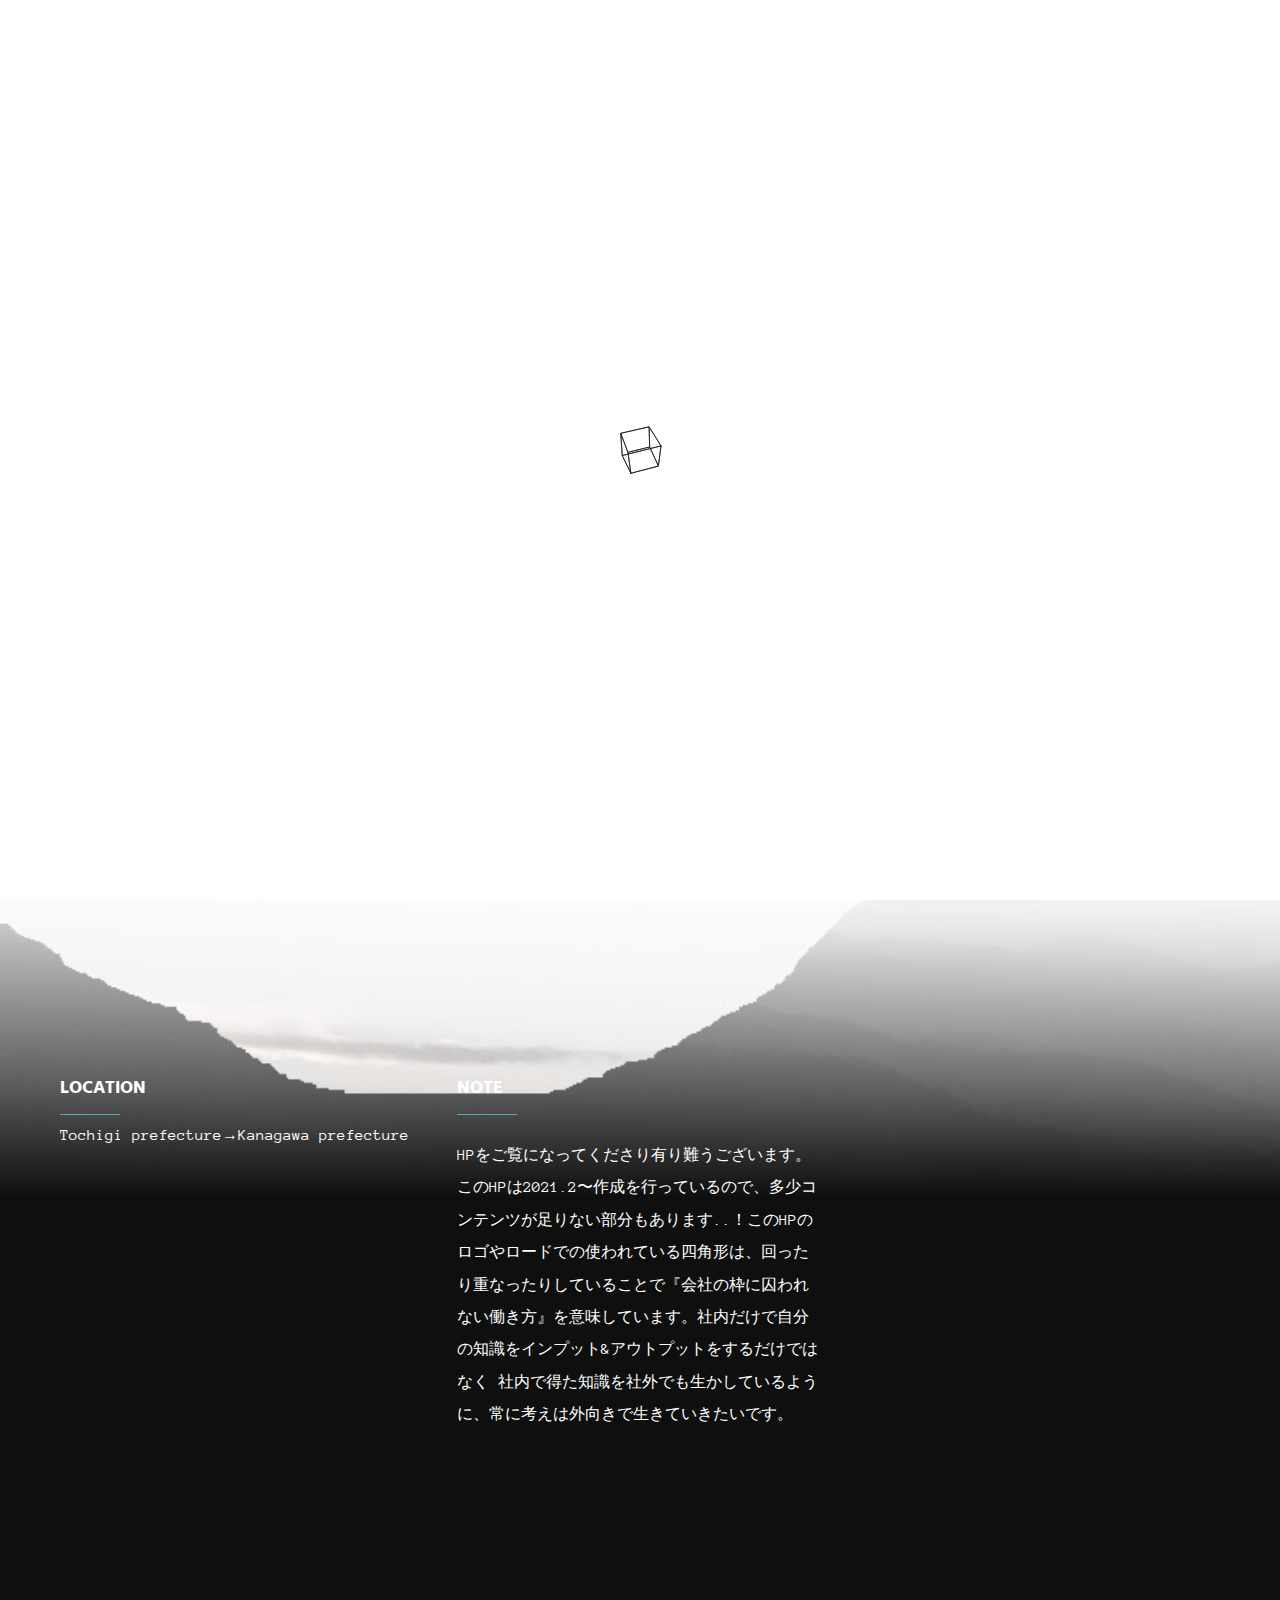
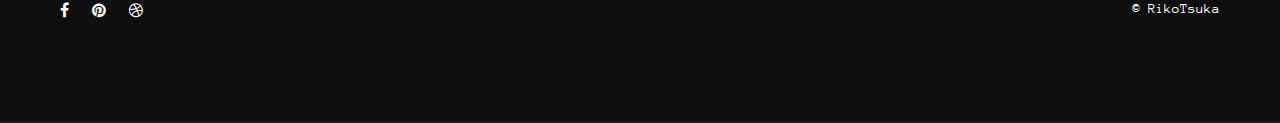
==== index.html @ ed0496a8 "修正" ====
<!DOCTYPE html>
<html>

<head>
    <meta charset="UTF-8">
    <meta content="IE=edge" http-equiv="X-UA-Compatible">
    <meta content="width=device-width, initial-scale=1" name="viewport">
    <meta content="" name="description">
    <meta content="" name="author">

    <link rel="shortcut icon" href="assets/images/favicon/favicon.ico" type="image/x-icon" />
    <link rel="apple-touch-icon" href="assets/images/favicon/apple-touch-icon.png" />
 
    <title>Mineem - by Distinctive Themes</title>
    <link href="assets/bootstrap/css/bootstrap.min.css" rel="stylesheet">
    <!--[if lt IE 9]>
      <script src="https://oss.maxcdn.com/html5shiv/3.7.2/html5shiv.min.js"></script>
      <script src="https://oss.maxcdn.com/respond/1.4.2/respond.min.js"></script>
    <![endif]-->
    <link
        href='https://fonts.googleapis.com/css?family=Hind:400,500,700|Anonymous+Pro:400,400italic,700,700italic&subset=latin,latin-ext'
        rel='stylesheet' type='text/css'>

    <link href="assets/font-awesome/css/font-awesome.min.css" rel="stylesheet">
    <link href="assets/pe-icons/css/pe-icon-7-stroke.css" rel="stylesheet">

    <link href="assets/css/animate.css" rel="stylesheet">
    <link href="assets/css/plugins.css" rel="stylesheet">
    <link href="style.css" rel="stylesheet">

</head>

<body class="top-navigation pushy-right-side borderless">

    <nav class="pushy pushy-right">
        <ul class="list-unstyled">
            <!-- <li><a class="logo" href="#"><img alt="" class="logo img-responsive" src="assets/images/logo.png"></a></li>
            <li class="pushy-submenu">
            
                <ul> -->
            <li><a href="index.html">Home Minimal</a></li>
            <li><a href="index-blog.html">Home Blog</a></li>
            <li><a href="index-resume.html">Home Resume</a></li>
            <!-- </ul>
            </li>
             <li class="pushy-submenu">
                <a class="submenu-link" href="#">Works <i class="fa fa-angle-down"></i></a>
                <ul>
                  
                  <li><a href="portfolio-grid.html">Portfolio Grid</a></li>
                  <li><a href="portfolio-masonry.html">Portfolio Masonry</a></li>
                  <li><a href="portfolio-masonry-alt.html">Portfolio Masonry Alt</a></li>
                  <li><a href="single-portfolio.html">Single Portfolio</a></li>
                  <li><a href="single-portfolio-video.html">Single Portfolio Video</a></li>
                </ul>
            </li>
            <li class="pushy-submenu">
                <a class="submenu-link" href="#">News <i class="fa fa-angle-down"></i></a>
                <ul>
                  <li><a href="news-list.html">News List</a></li>
                  <li><a href="single-post.html">Single Post</a></li>
                  <li><a href="single-post-no-sidebar.html">Single Post No Sidebar</a></li>
                </ul>
            </li>
            <li class="pushy-submenu">
                <a class="submenu-link" href="#">Pages <i class="fa fa-angle-down"></i></a>
                <ul>
                  <li><a href="about-us.html">About Us</a></li> -->
            <!-- <li><a href="404.html">404</a></li>
                  <li><a href="coming-soon.html">Coming Soon</a></li>                   -->
        </ul>
        </li>
        </ul>
    </nav>

    <!-- Site Overlay -->
    <div class="site-overlay"></div>

    <div id="master-wrapper">

        <div class="preloader">
            <div class="preloader-img">
                <span class="loading-animation animate-flicker"><img src="assets/images/loading.gif"
                        alt="loading" /></span>
            </div>
        </div>

        <div class="nav-wrapper smoothie">
            <div class="nav-inner smoothie">
                <div class="container-fluid special-max-width">
                    <div class="row">
                        <div class="col-sm-3 col-xs-6">
                            <a class="logo-light smoothie" href="index.html">
                                <div class="col-sm-3 col-xs-6">
                                    <a class="logo-dark smoothie" href="index.html"><img alt=""
                                            class="logo img-responsive" src="assets/images/logo.png"></a>
                                </div>
                            </a>
                            <!-- <a class="logo-dark smoothie" href="index.html"><img alt="" class="logo img-responsive" src="assets/images/logo.png"></a>  -->
                        </div>
                        <button type="button" class="navbar-toggle collapsed" data-toggle="collapse">
                            <span class="tcon tcon-menu--minus menu-btn" aria-label="toggle menu">
                                <span class="tcon-menu__lines" aria-hidden="true"></span>
                                <span class="tcon-visuallyhidden">toggle menu</span>
                            </span>
                        </button>
                        <div class="col-sm-9 col-xs-6">
                            <div class="collapse navbar-collapse" id="navbar-collapse-1">
                                <ul class="nav navbar-nav navbar-right">
                                    <li>
                                        <a href="#" class="dropdown-toggle" data-toggle="dropdown"><i
                                                class="glyphicon glyphicon-search"></i></a>
                                    </li>
                                    <li class="menu-trigger-wrapper">
                                        <button type="button" class="tcon tcon-menu--minus menu-btn"
                                            aria-label="toggle menu">
                                            <span class="tcon-menu__lines" aria-hidden="true"></span>
                                            <span class="tcon-visuallyhidden">toggle menu</span>
                                        </button>
                                        <a class="menu-label menu-btn" href="#open-pushy">Menu</a>
                                    </li>
                                </ul>
                            </div>
                        </div>
                    </div>
                </div>
            </div>
        </div>

        <section class="white-wrapper special-max-width allow-overflow">
            <div class="section-inner drag-me-up nopaddingbottom">
                <div class="container">
                    <div class="row mb60 text-center">
                        <div class="col-sm-6 text-left match-height">
                            <h3 class="section-title">Riko
                            </h3>
                            <p class="section-sub-title">The very best in their fields.</p>
                        </div>
                        <div class="col-sm-6 text-left match-height">
                            <ul class="masonry-portfolio-filter list-unstyled list-inline wow fadeIn text-right vertical-center-js"
                                data-wow-delay="0.2s">
                                <li><a class="btn btn-primary btn-transparent active" href="#" data-filter="*">All</a>
                                </li>
                                <li><a class="btn btn-primary btn-transparent" href="#" data-filter=".apps">Writing</a>
                                </li>
                                <li><a class="btn btn-primary btn-transparent" href="#" data-filter=".design">Design</a>
                                </li>
                                <li><a class="btn btn-primary btn-transparent" href="#"
                                        data-filter=".photography">illust</a></li>
                                <li><a class="btn btn-primary btn-transparent" href="#"
                                        data-filter=".video">Animation</a></li>
                            </ul>
                        </div>
                    </div>
                </div>
                <div class="container-fluid">
                    <div class="row">
                        <div class="col-sm-12">
                            <div class="row">
                                <div class="col-xs-12">
                                    <div class="masonry-portfolio row">
                                        <div>
                                            <div class="masonry-portfolio-items">
                                                <div class="row">
                                                    <div class="col-sm-4 masonry-portfolio-item mb30 apps">
                                                        <div class="hover-effect smoothie">
                                                            <a href="#" class="smoothie">
                                                                <img src="assets/images/portfolio/folio-10.jpg"
                                                                    alt="Image" class="img-responsive smoothie"></a>
                                                            <div class="hover-overlay smoothie text-center">
                                                                <div class="vertical-align-top">
                                                                    <h4>Project Title</h4>
                                                                    <span class="hover-overlay-cat">Photography</span>
                                                                </div>
                                                            </div>
                                                            <div
                                                                class="hover-caption dark-overlay smoothie text-center">
                                                                <div class="vertical-align-bottom">
                                                                    <a href="single-portfolio.html"
                                                                        class="btn btn-primary btn-green">Details</a>
                                                                    <a href="assets/images/portfolio/folio-1.jpeg"
                                                                        class="lb-link btn btn-primary btn-white">Zoom</a>
                                                                </div>
                                                            </div>
                                                        </div>
                                                    </div>
                                                    <div class="col-sm-4 masonry-portfolio-item mb30 design">
                                                        <div class="hover-effect smoothie">
                                                            <a href="#" class="smoothie">
                                                                <img src="assets/images/portfolio/folio-11.jpg"
                                                                    alt="Image" class="img-responsive smoothie"></a>
                                                            <div class="hover-overlay smoothie text-center">
                                                                <div class="vertical-align-top">
                                                                    <h4>Project Title</h4>
                                                                    <span class="hover-overlay-cat">Photography</span>
                                                                </div>
                                                            </div>
                                                            <div
                                                                class="hover-caption dark-overlay smoothie text-center">
                                                                <div class="vertical-align-bottom">
                                                                    <a href="single-portfolio.html"
                                                                        class="btn btn-primary btn-green">Details</a>
                                                                    <a href="assets/images/portfolio/folio-2.jpeg"
                                                                        class="lb-link btn btn-primary btn-white">Zoom</a>
                                                                </div>
                                                            </div>
                                                        </div>
                                                    </div>
                                                    <div class="col-sm-4 masonry-portfolio-item mb30 design">
                                                        <div class="hover-effect smoothie">
                                                            <a href="#" class="smoothie">
                                                                <img src="assets/images/portfolio/folio-11.jpg"
                                                                    alt="Image" class="img-responsive smoothie"></a>
                                                            <div class="hover-overlay smoothie text-center">
                                                                <div class="vertical-align-top">
                                                                    <h4>Project Title</h4>
                                                                    <span class="hover-overlay-cat">Photography</span>
                                                                </div>
                                                            </div>
                                                            <div
                                                                class="hover-caption dark-overlay smoothie text-center">
                                                                <div class="vertical-align-bottom">
                                                                    <a href="single-portfolio.html"
                                                                        class="btn btn-primary btn-green">Details</a>
                                                                    <a href="assets/images/portfolio/folio-12.jpeg"
                                                                        class="lb-link btn btn-primary btn-white">Zoom</a>
                                                                </div>
                                                            </div>
                                                        </div>
                                                    </div>
                                                </div>
                                            </div>
                                        </div>
                                    </div>
                                </div>
                            </div>
                        </div>
                    </div>
                </div>
            </div>
        </section>


        <footer id="footer-wrapper" class="dark-wrapper">
            <div class="container">
                <div class="row mb90">
                    <div class="col-md-4 col-sm-12">
                        <div class="text-widget widget">
                            <h4 class="widget-title mb40">Location</h4>
                            <div class="widget-content">
                                <p> Tochigi prefecture→Kanagawa prefecture</p>
                            </div>
                        </div>
                    </div>

                    <div class="col-md-4 col-sm-12">
                        <div class="mailing-widget widget">
                            <h4 class="widget-title mb40">Note</h4>
                            <div class="content-wiget">
                                <p class="mb40">HPをご覧になってくださり有り難うございます。このHPは2021.2〜作成を行っているので、多少コンテンツが足りない部分もあります..！このHPのロゴやロードでの使われている四角形は、回ったり重なったりしていることで『会社の枠に囚われない働き方』を意味しています。社内だけで自分の知識をインプット&アウトプットをするだけではなく
                                    社内で得た知識を社外でも生かしているように、常に考えは外向きで生きていきたいです。
                                </p>
                                <!-- <form action="index.html">
                                    <div class="input-group">
                                        <input class="form-control form-email-widget" placeholder="Email address" type="text"><span class="input-group-btn"><input class="btn btn-email" type="submit" value="✓"></span>
                                    </div>
                                </form> -->
                                <p></p>
                            </div>
                        </div>
                    </div>
                </div>
                <div class="row sub-footer">
                    <div class="col-md-6 footer-social">
                        <a class="facebook" href="https://m.facebook.com/rikotsuka"><i class="fa fa-facebook"></i></a>
                        <a class="pinterest" href="interest.jp/meronpanhanzoumon/"><i class="fa fa-pinterest"></i></a>
                        <a class="dribbble" href="https://dribbble.com/Riko"><i class="fa fa-dribbble"></i></a>
                    </div>
                    <div class="col-md-6 text-right">
                        <p class="copyright"><small>© RikoTsuka </small></p>
                    </div>
                </div>
            </div>
        </footer>

        <a href="#" id="back-to-top"><i class="fa fa-angle-up"></i></a>

        <div class="top-frame"></div>
        <div class="bottom-frame"></div>

    </div>

    <script src="assets/js/jquery.min.js"></script>
    <script src="assets/bootstrap/js/bootstrap.min.js"></script>
    <script src="assets/js/owl-carousel.js"></script>
    <script src="assets/js/plugins.js"></script>
    <script type="text/javascript" src="http://maps.google.com/maps/api/js?sensor=false"></script>
    <script src="assets/js/init.js"></script>

</body>

</html>
---- assets/pe-icons/css/pe-icon-7-stroke.css ----
@font-face {
	font-family: 'Pe-icon-7-stroke';
	src:url('../fonts/Pe-icon-7-stroke.eot?d7yf1v');
	src:url('../fonts/Pe-icon-7-stroke.eot?#iefixd7yf1v') format('embedded-opentype'),
		url('../fonts/Pe-icon-7-stroke.woff?d7yf1v') format('woff'),
		url('../fonts/Pe-icon-7-stroke.ttf?d7yf1v') format('truetype'),
		url('../fonts/Pe-icon-7-stroke.svg?d7yf1v#Pe-icon-7-stroke') format('svg');
	font-weight: normal;
	font-style: normal;
}

[class^="pe-7s-"], [class*=" pe-7s-"] {
	display: inline-block;
	font-family: 'Pe-icon-7-stroke';
	speak: none;
	font-style: normal;
	font-weight: normal;
	font-variant: normal;
	text-transform: none;
	line-height: 1;

	/* Better Font Rendering =========== */
	-webkit-font-smoothing: antialiased;
	-moz-osx-font-smoothing: grayscale;
}

.pe-7s-album:before {
	content: "\e6aa";
}
.pe-7s-arc:before {
	content: "\e6ab";
}
.pe-7s-back-2:before {
	content: "\e6ac";
}
.pe-7s-bandaid:before {
	content: "\e6ad";
}
.pe-7s-car:before {
	content: "\e6ae";
}
.pe-7s-diamond:before {
	content: "\e6af";
}
.pe-7s-door-lock:before {
	content: "\e6b0";
}
.pe-7s-eyedropper:before {
	content: "\e6b1";
}
.pe-7s-female:before {
	content: "\e6b2";
}
.pe-7s-gym:before {
	content: "\e6b3";
}
.pe-7s-hammer:before {
	content: "\e6b4";
}
.pe-7s-headphones:before {
	content: "\e6b5";
}
.pe-7s-helm:before {
	content: "\e6b6";
}
.pe-7s-hourglass:before {
	content: "\e6b7";
}
.pe-7s-leaf:before {
	content: "\e6b8";
}
.pe-7s-magic-wand:before {
	content: "\e6b9";
}
.pe-7s-male:before {
	content: "\e6ba";
}
.pe-7s-map-2:before {
	content: "\e6bb";
}
.pe-7s-next-2:before {
	content: "\e6bc";
}
.pe-7s-paint-bucket:before {
	content: "\e6bd";
}
.pe-7s-pendrive:before {
	content: "\e6be";
}
.pe-7s-photo:before {
	content: "\e6bf";
}
.pe-7s-piggy:before {
	content: "\e6c0";
}
.pe-7s-plugin:before {
	content: "\e6c1";
}
.pe-7s-refresh-2:before {
	content: "\e6c2";
}
.pe-7s-rocket:before {
	content: "\e6c3";
}
.pe-7s-settings:before {
	content: "\e6c4";
}
.pe-7s-shield:before {
	content: "\e6c5";
}
.pe-7s-smile:before {
	content: "\e6c6";
}
.pe-7s-usb:before {
	content: "\e6c7";
}
.pe-7s-vector:before {
	content: "\e6c8";
}
.pe-7s-wine:before {
	content: "\e6c9";
}
.pe-7s-cloud-upload:before {
	content: "\e68a";
}
.pe-7s-cash:before {
	content: "\e68c";
}
.pe-7s-close:before {
	content: "\e680";
}
.pe-7s-bluetooth:before {
	content: "\e68d";
}
.pe-7s-cloud-download:before {
	content: "\e68b";
}
.pe-7s-way:before {
	content: "\e68e";
}
.pe-7s-close-circle:before {
	content: "\e681";
}
.pe-7s-id:before {
	content: "\e68f";
}
.pe-7s-angle-up:before {
	content: "\e682";
}
.pe-7s-wristwatch:before {
	content: "\e690";
}
.pe-7s-angle-up-circle:before {
	content: "\e683";
}
.pe-7s-world:before {
	content: "\e691";
}
.pe-7s-angle-right:before {
	content: "\e684";
}
.pe-7s-volume:before {
	content: "\e692";
}
.pe-7s-angle-right-circle:before {
	content: "\e685";
}
.pe-7s-users:before {
	content: "\e693";
}
.pe-7s-angle-left:before {
	content: "\e686";
}
.pe-7s-user-female:before {
	content: "\e694";
}
.pe-7s-angle-left-circle:before {
	content: "\e687";
}
.pe-7s-up-arrow:before {
	content: "\e695";
}
.pe-7s-angle-down:before {
	content: "\e688";
}
.pe-7s-switch:before {
	content: "\e696";
}
.pe-7s-angle-down-circle:before {
	content: "\e689";
}
.pe-7s-scissors:before {
	content: "\e697";
}
.pe-7s-wallet:before {
	content: "\e600";
}
.pe-7s-safe:before {
	content: "\e698";
}
.pe-7s-volume2:before {
	content: "\e601";
}
.pe-7s-volume1:before {
	content: "\e602";
}
.pe-7s-voicemail:before {
	content: "\e603";
}
.pe-7s-video:before {
	content: "\e604";
}
.pe-7s-user:before {
	content: "\e605";
}
.pe-7s-upload:before {
	content: "\e606";
}
.pe-7s-unlock:before {
	content: "\e607";
}
.pe-7s-umbrella:before {
	content: "\e608";
}
.pe-7s-trash:before {
	content: "\e609";
}
.pe-7s-tools:before {
	content: "\e60a";
}
.pe-7s-timer:before {
	content: "\e60b";
}
.pe-7s-ticket:before {
	content: "\e60c";
}
.pe-7s-target:before {
	content: "\e60d";
}
.pe-7s-sun:before {
	content: "\e60e";
}
.pe-7s-study:before {
	content: "\e60f";
}
.pe-7s-stopwatch:before {
	content: "\e610";
}
.pe-7s-star:before {
	content: "\e611";
}
.pe-7s-speaker:before {
	content: "\e612";
}
.pe-7s-signal:before {
	content: "\e613";
}
.pe-7s-shuffle:before {
	content: "\e614";
}
.pe-7s-shopbag:before {
	content: "\e615";
}
.pe-7s-share:before {
	content: "\e616";
}
.pe-7s-server:before {
	content: "\e617";
}
.pe-7s-search:before {
	content: "\e618";
}
.pe-7s-film:before {
	content: "\e6a5";
}
.pe-7s-science:before {
	content: "\e619";
}
.pe-7s-disk:before {
	content: "\e6a6";
}
.pe-7s-ribbon:before {
	content: "\e61a";
}
.pe-7s-repeat:before {
	content: "\e61b";
}
.pe-7s-refresh:before {
	content: "\e61c";
}
.pe-7s-add-user:before {
	content: "\e6a9";
}
.pe-7s-refresh-cloud:before {
	content: "\e61d";
}
.pe-7s-paperclip:before {
	content: "\e69c";
}
.pe-7s-radio:before {
	content: "\e61e";
}
.pe-7s-note2:before {
	content: "\e69d";
}
.pe-7s-print:before {
	content: "\e61f";
}
.pe-7s-network:before {
	content: "\e69e";
}
.pe-7s-prev:before {
	content: "\e620";
}
.pe-7s-mute:before {
	content: "\e69f";
}
.pe-7s-power:before {
	content: "\e621";
}
.pe-7s-medal:before {
	content: "\e6a0";
}
.pe-7s-portfolio:before {
	content: "\e622";
}
.pe-7s-like2:before {
	content: "\e6a1";
}
.pe-7s-plus:before {
	content: "\e623";
}
.pe-7s-left-arrow:before {
	content: "\e6a2";
}
.pe-7s-play:before {
	content: "\e624";
}
.pe-7s-key:before {
	content: "\e6a3";
}
.pe-7s-plane:before {
	content: "\e625";
}
.pe-7s-joy:before {
	content: "\e6a4";
}
.pe-7s-photo-gallery:before {
	content: "\e626";
}
.pe-7s-pin:before {
	content: "\e69b";
}
.pe-7s-phone:before {
	content: "\e627";
}
.pe-7s-plug:before {
	content: "\e69a";
}
.pe-7s-pen:before {
	content: "\e628";
}
.pe-7s-right-arrow:before {
	content: "\e699";
}
.pe-7s-paper-plane:before {
	content: "\e629";
}
.pe-7s-delete-user:before {
	content: "\e6a7";
}
.pe-7s-paint:before {
	content: "\e62a";
}
.pe-7s-bottom-arrow:before {
	content: "\e6a8";
}
.pe-7s-notebook:before {
	content: "\e62b";
}
.pe-7s-note:before {
	content: "\e62c";
}
.pe-7s-next:before {
	content: "\e62d";
}
.pe-7s-news-paper:before {
	content: "\e62e";
}
.pe-7s-musiclist:before {
	content: "\e62f";
}
.pe-7s-music:before {
	content: "\e630";
}
.pe-7s-mouse:before {
	content: "\e631";
}
.pe-7s-more:before {
	content: "\e632";
}
.pe-7s-moon:before {
	content: "\e633";
}
.pe-7s-monitor:before {
	content: "\e634";
}
.pe-7s-micro:before {
	content: "\e635";
}
.pe-7s-menu:before {
	content: "\e636";
}
.pe-7s-map:before {
	content: "\e637";
}
.pe-7s-map-marker:before {
	content: "\e638";
}
.pe-7s-mail:before {
	content: "\e639";
}
.pe-7s-mail-open:before {
	content: "\e63a";
}
.pe-7s-mail-open-file:before {
	content: "\e63b";
}
.pe-7s-magnet:before {
	content: "\e63c";
}
.pe-7s-loop:before {
	content: "\e63d";
}
.pe-7s-look:before {
	content: "\e63e";
}
.pe-7s-lock:before {
	content: "\e63f";
}
.pe-7s-lintern:before {
	content: "\e640";
}
.pe-7s-link:before {
	content: "\e641";
}
.pe-7s-like:before {
	content: "\e642";
}
.pe-7s-light:before {
	content: "\e643";
}
.pe-7s-less:before {
	content: "\e644";
}
.pe-7s-keypad:before {
	content: "\e645";
}
.pe-7s-junk:before {
	content: "\e646";
}
.pe-7s-info:before {
	content: "\e647";
}
.pe-7s-home:before {
	content: "\e648";
}
.pe-7s-help2:before {
	content: "\e649";
}
.pe-7s-help1:before {
	content: "\e64a";
}
.pe-7s-graph3:before {
	content: "\e64b";
}
.pe-7s-graph2:before {
	content: "\e64c";
}
.pe-7s-graph1:before {
	content: "\e64d";
}
.pe-7s-graph:before {
	content: "\e64e";
}
.pe-7s-global:before {
	content: "\e64f";
}
.pe-7s-gleam:before {
	content: "\e650";
}
.pe-7s-glasses:before {
	content: "\e651";
}
.pe-7s-gift:before {
	content: "\e652";
}
.pe-7s-folder:before {
	content: "\e653";
}
.pe-7s-flag:before {
	content: "\e654";
}
.pe-7s-filter:before {
	content: "\e655";
}
.pe-7s-file:before {
	content: "\e656";
}
.pe-7s-expand1:before {
	content: "\e657";
}
.pe-7s-exapnd2:before {
	content: "\e658";
}
.pe-7s-edit:before {
	content: "\e659";
}
.pe-7s-drop:before {
	content: "\e65a";
}
.pe-7s-drawer:before {
	content: "\e65b";
}
.pe-7s-download:before {
	content: "\e65c";
}
.pe-7s-display2:before {
	content: "\e65d";
}
.pe-7s-display1:before {
	content: "\e65e";
}
.pe-7s-diskette:before {
	content: "\e65f";
}
.pe-7s-date:before {
	content: "\e660";
}
.pe-7s-cup:before {
	content: "\e661";
}
.pe-7s-culture:before {
	content: "\e662";
}
.pe-7s-crop:before {
	content: "\e663";
}
.pe-7s-credit:before {
	content: "\e664";
}
.pe-7s-copy-file:before {
	content: "\e665";
}
.pe-7s-config:before {
	content: "\e666";
}
.pe-7s-compass:before {
	content: "\e667";
}
.pe-7s-comment:before {
	content: "\e668";
}
.pe-7s-coffee:before {
	content: "\e669";
}
.pe-7s-cloud:before {
	content: "\e66a";
}
.pe-7s-clock:before {
	content: "\e66b";
}
.pe-7s-check:before {
	content: "\e66c";
}
.pe-7s-chat:before {
	content: "\e66d";
}
.pe-7s-cart:before {
	content: "\e66e";
}
.pe-7s-camera:before {
	content: "\e66f";
}
.pe-7s-call:before {
	content: "\e670";
}
.pe-7s-calculator:before {
	content: "\e671";
}
.pe-7s-browser:before {
	content: "\e672";
}
.pe-7s-box2:before {
	content: "\e673";
}
.pe-7s-box1:before {
	content: "\e674";
}
.pe-7s-bookmarks:before {
	content: "\e675";
}
.pe-7s-bicycle:before {
	content: "\e676";
}
.pe-7s-bell:before {
	content: "\e677";
}
.pe-7s-battery:before {
	content: "\e678";
}
.pe-7s-ball:before {
	content: "\e679";
}
.pe-7s-back:before {
	content: "\e67a";
}
.pe-7s-attention:before {
	content: "\e67b";
}
.pe-7s-anchor:before {
	content: "\e67c";
}
.pe-7s-albums:before {
	content: "\e67d";
}
.pe-7s-alarm:before {
	content: "\e67e";
}
.pe-7s-airplay:before {
	content: "\e67f";
}
---- assets/css/plugins.css ----
/*-----------------------------------------------------------------------------------*/


/*  OWL CAROUSEL
/*-----------------------------------------------------------------------------------*/


/* 
 *  Core Owl Carousel CSS File
 *  v1.3.3
 */


/* clearfix */

.owl-carousel .owl-wrapper:after {
    content: ".";
    display: block;
    clear: both;
    visibility: hidden;
    line-height: 0;
    height: 0
}


/* display none until init */

.owl-carousel {
    display: none;
    position: relative;
    width: 100%;
    -ms-touch-action: pan-y;
    padding: 0
}

.owl-carousel .owl-wrapper {
    display: none;
    position: relative;
    -webkit-transform: translate3d(0px, 0px, 0px)
}

.owl-carousel .owl-wrapper-outer {
    overflow: hidden;
    position: relative;
    width: 100%
}

.owl-carousel .owl-wrapper-outer.autoHeight {
    -webkit-transition: height 500ms ease-in-out;
    -moz-transition: height 500ms ease-in-out;
    -ms-transition: height 500ms ease-in-out;
    -o-transition: height 500ms ease-in-out;
    transition: height 500ms ease-in-out
}

.owl-carousel .owl-item {
    float: left;
    padding: 0 15px
}

.owl-controls .owl-page,
.owl-controls .owl-buttons div {
    cursor: pointer
}

.owl-controls {
    -webkit-user-select: none;
    -khtml-user-select: none;
    -moz-user-select: none;
    -ms-user-select: none;
    user-select: none;
    -webkit-tap-highlight-color: rgba(0, 0, 0, 0)
}


/* fix */

.owl-carousel .owl-wrapper,
.owl-carousel .owl-item {
    -webkit-backface-visibility: hidden;
    -moz-backface-visibility: hidden;
    -ms-backface-visibility: hidden;
    -webkit-transform: translate3d(0, 0, 0);
    -moz-transform: translate3d(0, 0, 0);
    -ms-transform: translate3d(0, 0, 0)
}


/*
*   Owl Carousel Owl Demo Theme 
*   v1.3.3
*/

.owl-theme .owl-controls {
    margin-top: 30px;
    text-align: center
}


/* Styling Next and Prev buttons */

.owl-theme .owl-controls .owl-buttons div {
    color: #333;
    display: inline-block;
    zoom: 1;
    margin: 5px;
    padding: 0 10px;
    font-size: 80px;
    -webkit-border-radius: 30px;
    -moz-border-radius: 30px;
    border-radius: 0;
    background: transparent;
    width: 30px;
    -webkit-transition: all .5s ease-in-out;
    -moz-transition: all .5s ease-in-out;
    -o-transition: all .5s ease-in-out;
    -ms-transition: all .5s ease-in-out;
    transition: all .5s ease-in-out
}

.owl-theme .owl-controls.clickable .owl-buttons div:hover {
    text-decoration: none;
    color: #333;
    background: transparent;
    -webkit-transition: all .5s ease-in-out;
    -moz-transition: all .5s ease-in-out;
    -o-transition: all .5s ease-in-out;
    -ms-transition: all .5s ease-in-out;
    transition: all .5s ease-in-out
}


/* Styling Pagination*/

.owl-theme .owl-controls .owl-page {
    display: inline-block;
    zoom: 1;
    *display: inline
    /*IE7 life-saver */
}

.owl-theme .owl-controls .owl-page span {
    display: block;
    width: 12px;
    height: 12px;
    margin: 5px 7px;
    filter: Alpha(Opacity=50);
    /*IE7 fix*/
    opacity: .5;
    -webkit-border-radius: 0;
    -moz-border-radius: 0;
    border-radius: 0;
    background: transparent;
    border: 1px solid #fff
}

.owl-theme .owl-controls .owl-page.active span,
.owl-theme .owl-controls.clickable .owl-page:hover span {
    filter: Alpha(Opacity=100);
    /*IE7 fix*/
    opacity: 1
}


/* If PaginationNumbers is true */

.owl-theme .owl-controls .owl-page span.owl-numbers {
    height: auto;
    width: auto;
    color: #FFF;
    padding: 2px 10px;
    font-size: 12px;
    -webkit-border-radius: 30px;
    -moz-border-radius: 30px;
    border-radius: 30px
}


/* preloading images */

.owl-item.loading {
    min-height: 150px;
    background: url(AjaxLoader.gif) no-repeat center center
}

.owl-theme .owl-controls .owl-buttons div {
    position: absolute
}

.owl-theme .owl-controls .owl-buttons .owl-prev {
    left: -45px;
    top: 50%;
    margin-top: -70px
}

.owl-theme .owl-controls .owl-buttons .owl-next {
    right: -40px;
    top: 50%;
    margin-top: -70px
}

.owl-carousel .owl-item:hover,
.owl-carousel .portfolio-item a:hover {
    cursor: url(../images/drag.png), auto;
}

#single-slider .owl-controls {
    position: absolute;
    margin: 0 auto;
    width: 100%;
    bottom: 10px;
}

.owl-carousel.remove-item-paddings .owl-item {
    padding-left: 0 !important;
    padding-right: 0 !important;
}

/*
A Pen By Jonathan D LaPlante
http://codepen.io/jdlaplan/pen/Aowpj
*/
* {
  -webkit-box-sizing: border-box;
  -moz-box-sizing: border-box;
  box-sizing: border-box;
}

@media (max-width: 480px) {
  .masonry {
    margin: 3% 0;
  }

  .masonry .grid-sizer {
    width: 100%;
  }

  .masonry .gutter-sizer {
    width: 3%;
  }

  .masonry .item {
    width: 100%;
    margin-bottom: 3%;
  }

  .masonry .item img {
    width: 100%;
  }
}

@media only screen and (max-width: xxspx) {
  .masonry {
    margin: 3% 0;
  }

  .masonry .grid-sizer {
    width: 48.5%;
  }

  .masonry .gutter-sizer {
    width: 3%;
  }

  .masonry .item {
    width: 48.5%;
    margin-bottom: 3%;
  }

  .masonry .item img {
    width: 100%;
  }
}

@media (min-width: 481px) and (max-width: 767px) {
  .masonry {
    margin: 2.25% 0;
  }

  .masonry .grid-sizer {
    width: 48.87%;
  }

  .masonry .gutter-sizer {
    width: 2.25%;
  }

  .masonry .item {
    width: 48.87%;
    margin-bottom: 2.25%;
  }

  .masonry .item img {
    width: 100%;
  }
}

@media (min-width: 768px) {
  .masonry {
    margin: 2% 0;
  }

  .masonry .grid-sizer {
    width: 32%;
  }

  .masonry .gutter-sizer {
    width: 2%;
  }

  .masonry .item {
    width: 32%;
    margin-bottom: 2%;
  }

  .masonry .item img {
    width: 100%;
  }
}

@media (min-width: 992px) {
  .masonry {
    margin: 1.875% 0;
  }

  .masonry .grid-sizer {
    width: 32.08%;
  }

  .masonry .gutter-sizer {
    width: 1.875%;
  }

  .masonry .item {
    width: 32.08%;
    margin-bottom: 1.875%;
  }

  .masonry .item img {
    width: 100%;
  }
}

@media (min-width: 1200px) {
  .masonry {
    margin: 1.8% 0;
  }

  .masonry .grid-sizer {
    width: 32.13%;
  }

  .masonry .gutter-sizer {
    width: 1.8%;
  }

  .masonry .item {
    width: 32.13%;
    margin-bottom: 1.8%;
  }

  .masonry .item-width2 {
    width: 66.06%;
    margin-bottom: 1.8%;
  }

  .masonry .item img,.masonry .item-width2 img {
    width: 100%;
  }
}

/*-----------------------------------------------------------------------------------*/
/*  MAGNIFIC POPUP
/*-----------------------------------------------------------------------------------*/
.mfp-bg {
  top:0;
  left:0;
  width:100%;
  height:100%;
  z-index:1042;
  overflow:hidden;
  position:fixed;
  background:#fff;
  opacity:.95;
  filter:alpha(opacity=95)
}

.mfp-wrap {
  top:0;
  left:0;
  width:100%;
  height:100%;
  z-index:1043;
  position:fixed;
  outline:none!important;
  -webkit-backface-visibility:hidden
}

.mfp-container {
  text-align:center;
  position:absolute;
  width:100%;
  height:100%;
  left:0;
  top:0;
  padding:0 8px;
  -webkit-box-sizing:border-box;
  -moz-box-sizing:border-box;
  box-sizing:border-box
}

.mfp-container:before {
  content:'';
  display:inline-block;
  height:100%;
  vertical-align:middle
}

.mfp-align-top .mfp-container:before {
  display:none
}

.mfp-content {
  position:relative;
  display:inline-block;
  vertical-align:middle;
  margin:0 auto;
  text-align:left;
  z-index:1045
}

.mfp-inline-holder .mfp-content,.mfp-ajax-holder .mfp-content {
  width:100%;
  cursor:auto
}

.mfp-ajax-cur {
  cursor:progress
}

.mfp-zoom-out-cur,.mfp-zoom-out-cur .mfp-image-holder .mfp-close {
  cursor:-moz-zoom-out;
  cursor:-webkit-zoom-out;
  cursor:zoom-out
}

.mfp-zoom {
  cursor:pointer;
  cursor:-webkit-zoom-in;
  cursor:-moz-zoom-in;
  cursor:zoom-in
}

.mfp-auto-cursor .mfp-content {
  cursor:auto
}

.mfp-close,.mfp-arrow,.mfp-preloader,.mfp-counter {
  -webkit-user-select:none;
  -moz-user-select:none;
  user-select:none
}

.mfp-loading.mfp-figure {
  display:none
}

.mfp-hide {
  display:none!important
}

.mfp-preloader {
  color:#ccc;
  position:absolute;
  top:50%;
  width:auto;
  text-align:center;
  margin-top:-.8em;
  left:8px;
  right:8px;
  z-index:1044
}

.mfp-preloader a {
  color:#ccc
}

.mfp-preloader a:hover {
  color:#fff
}

.mfp-s-ready .mfp-preloader {
  display:none
}

.mfp-s-error .mfp-content {
  display:none
}

button.mfp-close,button.mfp-arrow {
  overflow:visible;
  cursor:pointer;
  background:transparent;
  border:0;
  -webkit-appearance:none;
  display:block;
  outline:none;
  padding:0;
  z-index:1046;
  -webkit-box-shadow:none;
  box-shadow:none
}

button::-moz-focus-inner {
  padding:0;
  border:0
}

.mfp-close {
  width:44px;
  height:44px;
  line-height:44px;
  position:absolute;
  right:0;
  top:0;
  text-decoration:none;
  text-align:center;
  opacity:.65;
  filter:alpha(opacity=65);
  padding:0 0 18px 10px;
  color:#fff;
  font-style:normal;
  font-size:28px;
  font-family:Arial,Baskerville,monospace
}

.mfp-close:hover,.mfp-close:focus {
  opacity:1;
  filter:alpha(opacity=100)
}

.mfp-close:active {
  top:1px
}

.mfp-close-btn-in .mfp-close {
  color:#333
}

.mfp-image-holder .mfp-close,.mfp-iframe-holder .mfp-close {
  color:#333;
  right:-6px;
  text-align:right;
  padding-right:6px;
  width:100%
}

.mfp-counter {
  position:absolute;
  top:0;
  right:0;
  color:#ccc;
  font-size:12px;
  line-height:18px
}

.mfp-arrow {
  position:absolute;
  opacity:.65;
  filter:alpha(opacity=65);
  margin:0;
  top:50%;
  margin-top:-55px;
  padding:0;
  width:90px;
  height:110px;
  -webkit-tap-highlight-color:rgba(0,0,0,0)
}

.mfp-arrow:active {
  margin-top:-54px
}

.mfp-arrow:hover,.mfp-arrow:focus {
  opacity:1;
  filter:alpha(opacity=100)
}

.mfp-arrow:before,.mfp-arrow:after,.mfp-arrow .mfp-b,.mfp-arrow .mfp-a {
  content:'';
  display:block;
  width:0;
  height:0;
  position:absolute;
  left:0;
  top:0;
  margin-top:35px;
  margin-left:35px;
  border:medium inset transparent
}

.mfp-arrow:after,.mfp-arrow .mfp-a {
  border-top-width:13px;
  border-bottom-width:13px;
  top:8px
}

.mfp-arrow:before,.mfp-arrow .mfp-b {
  border-top-width:21px;
  border-bottom-width:21px;
  opacity:.7
}

.mfp-arrow-left {
  left:0
}

.mfp-arrow-left:after,.mfp-arrow-left .mfp-a {
  border-right:17px solid #fff;
  margin-left:31px
}

.mfp-arrow-left:before,.mfp-arrow-left .mfp-b {
  margin-left:25px;
  border-right:27px solid #3f3f3f
}

.mfp-arrow-right {
  right:0
}

.mfp-arrow-right:after,.mfp-arrow-right .mfp-a {
  border-left:17px solid #fff;
  margin-left:39px
}

.mfp-arrow-right:before,.mfp-arrow-right .mfp-b {
  border-left:27px solid #3f3f3f
}

.mfp-iframe-holder {
  padding-top:40px;
  padding-bottom:40px
}

.mfp-iframe-holder .mfp-content {
  line-height:0;
  width:100%;
  max-width:900px
}

.mfp-iframe-holder .mfp-close {
  top:-40px
}

.mfp-iframe-scaler {
  width:100%;
  height:0;
  overflow:hidden;
  padding-top:56.25%
}

.mfp-iframe-scaler iframe {
  position:absolute;
  display:block;
  top:0;
  left:0;
  width:100%;
  height:100%;
  box-shadow:0 0 8px rgba(0,0,0,0.6);
  background:#000
}

/* Main image in popup */
img.mfp-img {
  width:auto;
  max-width:100%;
  height:auto;
  display:block;
  line-height:0;
  -webkit-box-sizing:border-box;
  -moz-box-sizing:border-box;
  box-sizing:border-box;
  padding:40px 0;
  margin:0 auto
}

/* The shadow behind the image */
.mfp-figure {
  line-height:0
}

.mfp-figure:after {
  content:'';
  position:absolute;
  left:0;
  top:40px;
  bottom:40px;
  display:block;
  right:0;
  width:auto;
  height:auto;
  z-index:-1;
  box-shadow: none;
  background: none;
}

.mfp-figure small {
  color:#bdbdbd;
  display:block;
  font-size:12px;
  line-height:14px
}

.mfp-figure figure {
  margin:0
}

.mfp-bottom-bar {
  margin-top:-36px;
  position:absolute;
  top:100%;
  left:0;
  width:100%;
  cursor:auto;
}

.mfp-title {
  text-align:left;
  line-height:18px;
  color:#f3f3f3;
  word-wrap:break-word;
  padding-right:36px
}

.mfp-image-holder .mfp-content {
  max-width:100%
}

.mfp-gallery .mfp-image-holder .mfp-figure {
  cursor:pointer
}

.mfp-ie7 .mfp-img {
  padding:0
}

.mfp-ie7 .mfp-bottom-bar {
  width:600px;
  left:50%;
  margin-left:-300px;
  margin-top:5px;
  padding-bottom:5px
}

.mfp-ie7 .mfp-container {
  padding:0
}

.mfp-ie7 .mfp-content {
  padding-top:44px
}

.mfp-ie7 .mfp-close {
  top:0;
  right:0;
  padding-top:0
}

@media all and (max-width: 900px) {
.mfp-arrow {
  -webkit-transform:scale(0.75);
  transform:scale(0.75)
}

.mfp-arrow-left {
  -webkit-transform-origin:0;
  transform-origin:0
}

.mfp-arrow-right {
  -webkit-transform-origin:100%;
  transform-origin:100%
}

.mfp-container {
  padding-left:6px;
  padding-right:6px
}
}

@media screen and (max-width: 800px) and (orientation: landscape),screen and (max-height: 300px) {
.mfp-img-mobile .mfp-image-holder {
  padding-left:0;
  padding-right:0
}

.mfp-img-mobile img.mfp-img {
  padding:0
}

.mfp-img-mobile .mfp-figure:after {
  top:0;
  bottom:0
}

.mfp-img-mobile .mfp-figure small {
  display:inline;
  margin-left:5px
}

.mfp-img-mobile .mfp-bottom-bar {
  background:rgba(0,0,0,0.6);
  bottom:0;
  margin:0;
  top:auto;
  padding:3px 5px;
  position:fixed;
  -webkit-box-sizing:border-box;
  -moz-box-sizing:border-box;
  box-sizing:border-box
}

.mfp-img-mobile .mfp-bottom-bar:empty {
  padding:0
}

.mfp-img-mobile .mfp-counter {
  right:5px;
  top:3px
}

.mfp-img-mobile .mfp-close {
  top:0;
  right:0;
  width:35px;
  height:35px;
  line-height:35px;
  background:rgba(0,0,0,0.6);
  position:fixed;
  text-align:center;
  padding:0
}
}

.mfp-wrap figure, .mfp-wrap.mfp-ready.mfp-removing figure {
  opacity: 0;
  position: relative;
  top: -20px;
    -webkit-transition: all .4s ease-in-out;
    -moz-transition: all .4s ease-in-out;
    -o-transition: all .4s ease-in-out;
    -ms-transition: all .4s ease-in-out;
    transition: all .4s ease-in-out;
    -moz-transform: scale(0.9);
    -webkit-transform: scale(0.9);
    -o-transform: scale(0.9);
    -ms-transform: scale(0.9);
    transform: scale(0.9)
}

.mfp-wrap.mfp-ready figure {
  opacity: 1;
  position: relative;
  top: 0px;
    -webkit-transition: all .4s ease-in-out;
    -moz-transition: all .4s ease-in-out;
    -o-transition: all .4s ease-in-out;
    -ms-transition: all .4s ease-in-out;
    transition: all .4s ease-in-out;
    -moz-transform: scale(1.0);
    -webkit-transform: scale(1.0);
    -o-transform: scale(1.0);
    -ms-transform: scale(1.0);
    transform: scale(1.0)
}

.mfp-bg, .mfp-bg.mfp-ready.mfp-removing {
  opacity: 0;
    -webkit-transition: all .4s ease-in-out;
    -moz-transition: all .4s ease-in-out;
    -o-transition: all .4s ease-in-out;
    -ms-transition: all .4s ease-in-out;
    transition: all .4s ease-in-out
}

.mfp-bg.mfp-ready {
  opacity: 1;
    -webkit-transition: all .2s ease-in-out;
    -moz-transition: all .2s ease-in-out;
    -o-transition: all .2s ease-in-out;
    -ms-transition: all .2s ease-in-out;
    transition: all .2s ease-in-out
}


/*! Pushy - v0.9.2 - 2014-9-13
* Pushy is a responsive off-canvas navigation menu using CSS transforms & transitions.
* https://github.com/christophery/pushy/
* by Christopher Yee */
/* Menu Appearance */
.pushy {
  position: fixed;
  width: 320px;
  height: 100%;
  top: 0;
  z-index: 9999;
  background: #333332;
  font-size: .9em;
  font-weight: 700;
  -webkit-box-shadow: inset -10px 0 6px -9px rgba(0,0,0,.7);
  -moz-box-shadow: inset -10px 0 6px -9px rgba(0,0,0,.7);
  box-shadow: inset -10px 0 6px -9px rgba(0,0,0,.7);
  overflow: auto;
  -webkit-overflow-scrolling: touch;
/* enables momentum scrolling in iOS overflow elements */
}

.pushy a {
  display: block;
  color: #b3b3b1;
  padding: 15px 30px;
  border-bottom: 1px solid rgba(0,0,0,.1);
  border-top: 1px solid rgba(255,255,255,.1);
  text-decoration: none;
}

.pushy a:hover {
  color: #FFF;
}

/* Menu Movement */
.pushy-left {
  -webkit-transform: translate3d(-320px,0,0);
  -moz-transform: translate3d(-320px,0,0);
  -ms-transform: translate3d(-320px,0,0);
  -o-transform: translate3d(-320px,0,0);
  transform: translate3d(-320px,0,0);
}

.pushy-right {
  -webkit-transform: translate3d(320px,0,0);
  -moz-transform: translate3d(320px,0,0);
  -ms-transform: translate3d(320px,0,0);
  -o-transform: translate3d(320px,0,0);
  transform: translate3d(320px,0,0);
  right: 0;
}

.pushy-open {
  -webkit-transform: translate3d(0,0,0);
  -moz-transform: translate3d(0,0,0);
  -ms-transform: translate3d(0,0,0);
  -o-transform: translate3d(0,0,0);
  transform: translate3d(0,0,0);
}

.container-push,.push-push {
  -webkit-transform: translate3d(320px,0,0);
  -moz-transform: translate3d(320px,0,0);
  -ms-transform: translate3d(320px,0,0);
  -o-transform: translate3d(320px,0,0);
  transform: translate3d(320px,0,0);
}

/* Menu Transitions */
.pushy,#container,.push {
  -webkit-transition: -webkit-transform .2s cubic-bezier(.16,.68,.43,.99);
  -moz-transition: -moz-transform .2s cubic-bezier(.16,.68,.43,.99);
  -o-transition: -o-transform .2s cubic-bezier(.16,.68,.43,.99);
  transition: transform .2s cubic-bezier(.16,.68,.43,.99);
}

/* Site Overlay */
.site-overlay {
  display: none;
}

.pushy-active .site-overlay {
  display: block;
  position: fixed;
  top: 0;
  right: 0;
  bottom: 0;
  left: 0;
  z-index: 9998;
  background-color: rgba(0,0,0,0.5);
  -webkit-animation: fade 500ms;
  -moz-animation: fade 500ms;
  -o-animation: fade 500ms;
  animation: fade 500ms;
}

@keyframes fade {
  0% {
    opacity: 0;
  }

  100% {
    opacity: 1;
  }
}

@-moz-keyframes fade {
  0% {
    opacity: 0;
  }

  100% {
    opacity: 1;
  }
}

@-webkit-keyframes fade {
  0% {
    opacity: 0;
  }

  100% {
    opacity: 1;
  }
}

@-o-keyframes fade {
  0% {
    opacity: 0;
  }

  100% {
    opacity: 1;
  }
}

/* Example Media Query */
@media screen and (max-width: 768px) {
  .pushy {
    font-size: 1em;
  }
}

.pushy-submenu ul {
  display: none;
  padding-left: 0;
}

.pushy-submenu ul li a {
  font-size: 12px;
  padding: 10px 25px;
}

.mCustomScrollbar{-ms-touch-action:pinch-zoom;touch-action:pinch-zoom}.mCustomScrollbar.mCS_no_scrollbar,.mCustomScrollbar.mCS_touch_action{-ms-touch-action:auto;touch-action:auto}.mCustomScrollBox{position:relative;overflow:hidden;height:100%;max-width:100%;outline:none;direction:ltr}.mCSB_container{overflow:hidden;width:auto;height:auto}.mCSB_inside > .mCSB_container{margin-right:30px}.mCSB_container.mCS_no_scrollbar_y.mCS_y_hidden{margin-right:0}.mCS-dir-rtl > .mCSB_inside > .mCSB_container{margin-right:0;margin-left:30px}.mCS-dir-rtl > .mCSB_inside > .mCSB_container.mCS_no_scrollbar_y.mCS_y_hidden{margin-left:0}.mCSB_scrollTools{position:absolute;width:16px;height:auto;left:auto;top:0;right:0;bottom:0}.mCSB_outside + .mCSB_scrollTools{right:-26px}.mCS-dir-rtl > .mCSB_inside > .mCSB_scrollTools,.mCS-dir-rtl > .mCSB_outside + .mCSB_scrollTools{right:auto;left:0}.mCS-dir-rtl > .mCSB_outside + .mCSB_scrollTools{left:-26px}.mCSB_scrollTools .mCSB_draggerContainer{position:absolute;top:0;left:0;bottom:0;right:0;height:auto}.mCSB_scrollTools a + .mCSB_draggerContainer{margin:20px 0}.mCSB_scrollTools .mCSB_draggerRail{width:2px;height:100%;margin:0 auto;-webkit-border-radius:16px;-moz-border-radius:16px;border-radius:16px}.mCSB_scrollTools .mCSB_dragger{cursor:pointer;width:100%;height:30px;z-index:1}.mCSB_scrollTools .mCSB_dragger .mCSB_dragger_bar{position:relative;width:4px;height:100%;margin:0 auto;-webkit-border-radius:16px;-moz-border-radius:16px;border-radius:16px;text-align:center}.mCSB_scrollTools_vertical.mCSB_scrollTools_onDrag_expand .mCSB_dragger.mCSB_dragger_onDrag_expanded .mCSB_dragger_bar,.mCSB_scrollTools_vertical.mCSB_scrollTools_onDrag_expand .mCSB_draggerContainer:hover .mCSB_dragger .mCSB_dragger_bar{width:12px}.mCSB_scrollTools_vertical.mCSB_scrollTools_onDrag_expand .mCSB_dragger.mCSB_dragger_onDrag_expanded + .mCSB_draggerRail,.mCSB_scrollTools_vertical.mCSB_scrollTools_onDrag_expand .mCSB_draggerContainer:hover .mCSB_draggerRail{width:8px}.mCSB_scrollTools .mCSB_buttonUp,.mCSB_scrollTools .mCSB_buttonDown{display:block;position:absolute;height:20px;width:100%;overflow:hidden;margin:0 auto;cursor:pointer}.mCSB_scrollTools .mCSB_buttonDown{bottom:0}.mCSB_horizontal.mCSB_inside > .mCSB_container{margin-right:0;margin-bottom:30px}.mCSB_horizontal.mCSB_outside > .mCSB_container{min-height:100%}.mCSB_horizontal > .mCSB_container.mCS_no_scrollbar_x.mCS_x_hidden{margin-bottom:0}.mCSB_scrollTools.mCSB_scrollTools_horizontal{width:auto;height:16px;top:auto;right:0;bottom:0;left:0}.mCustomScrollBox + .mCSB_scrollTools.mCSB_scrollTools_horizontal,.mCustomScrollBox + .mCSB_scrollTools + .mCSB_scrollTools.mCSB_scrollTools_horizontal{bottom:-26px}.mCSB_scrollTools.mCSB_scrollTools_horizontal a + .mCSB_draggerContainer{margin:0 20px}.mCSB_scrollTools.mCSB_scrollTools_horizontal .mCSB_draggerRail{width:100%;height:2px;margin:7px 0}.mCSB_scrollTools.mCSB_scrollTools_horizontal .mCSB_dragger{width:30px;height:100%;left:0}.mCSB_scrollTools.mCSB_scrollTools_horizontal .mCSB_dragger .mCSB_dragger_bar{width:100%;height:4px;margin:6px auto}.mCSB_scrollTools_horizontal.mCSB_scrollTools_onDrag_expand .mCSB_dragger.mCSB_dragger_onDrag_expanded .mCSB_dragger_bar,.mCSB_scrollTools_horizontal.mCSB_scrollTools_onDrag_expand .mCSB_draggerContainer:hover .mCSB_dragger .mCSB_dragger_bar{height:12px;margin:2px auto}.mCSB_scrollTools_horizontal.mCSB_scrollTools_onDrag_expand .mCSB_dragger.mCSB_dragger_onDrag_expanded + .mCSB_draggerRail,.mCSB_scrollTools_horizontal.mCSB_scrollTools_onDrag_expand .mCSB_draggerContainer:hover .mCSB_draggerRail{height:8px;margin:4px 0}.mCSB_scrollTools.mCSB_scrollTools_horizontal .mCSB_buttonLeft,.mCSB_scrollTools.mCSB_scrollTools_horizontal .mCSB_buttonRight{display:block;position:absolute;width:20px;height:100%;overflow:hidden;margin:0 auto;cursor:pointer}.mCSB_scrollTools.mCSB_scrollTools_horizontal .mCSB_buttonLeft{left:0}.mCSB_scrollTools.mCSB_scrollTools_horizontal .mCSB_buttonRight{right:0}.mCSB_container_wrapper{position:absolute;height:auto;width:auto;overflow:hidden;top:0;left:0;right:0;bottom:0;margin-right:30px;margin-bottom:30px}.mCSB_container_wrapper > .mCSB_container{padding-right:30px;padding-bottom:30px;-webkit-box-sizing:border-box;-moz-box-sizing:border-box;box-sizing:border-box}.mCSB_vertical_horizontal > .mCSB_scrollTools.mCSB_scrollTools_vertical{bottom:20px}.mCSB_vertical_horizontal > .mCSB_scrollTools.mCSB_scrollTools_horizontal{right:20px}.mCSB_container_wrapper.mCS_no_scrollbar_x.mCS_x_hidden + .mCSB_scrollTools.mCSB_scrollTools_vertical{bottom:0}.mCSB_container_wrapper.mCS_no_scrollbar_y.mCS_y_hidden + .mCSB_scrollTools ~ .mCSB_scrollTools.mCSB_scrollTools_horizontal,.mCS-dir-rtl > .mCustomScrollBox.mCSB_vertical_horizontal.mCSB_inside > .mCSB_scrollTools.mCSB_scrollTools_horizontal{right:0}.mCS-dir-rtl > .mCustomScrollBox.mCSB_vertical_horizontal.mCSB_inside > .mCSB_scrollTools.mCSB_scrollTools_horizontal{left:20px}.mCS-dir-rtl > .mCustomScrollBox.mCSB_vertical_horizontal.mCSB_inside > .mCSB_container_wrapper.mCS_no_scrollbar_y.mCS_y_hidden + .mCSB_scrollTools ~ .mCSB_scrollTools.mCSB_scrollTools_horizontal{left:0}.mCS-dir-rtl > .mCSB_inside > .mCSB_container_wrapper{margin-right:0;margin-left:30px}.mCSB_container_wrapper.mCS_no_scrollbar_y.mCS_y_hidden > .mCSB_container{padding-right:0}.mCSB_container_wrapper.mCS_no_scrollbar_x.mCS_x_hidden > .mCSB_container{padding-bottom:0}.mCustomScrollBox.mCSB_vertical_horizontal.mCSB_inside > .mCSB_container_wrapper.mCS_no_scrollbar_y.mCS_y_hidden{margin-right:0;margin-left:0}.mCustomScrollBox.mCSB_vertical_horizontal.mCSB_inside > .mCSB_container_wrapper.mCS_no_scrollbar_x.mCS_x_hidden{margin-bottom:0}.mCSB_scrollTools,.mCSB_scrollTools .mCSB_dragger .mCSB_dragger_bar,.mCSB_scrollTools .mCSB_buttonUp,.mCSB_scrollTools .mCSB_buttonDown,.mCSB_scrollTools .mCSB_buttonLeft,.mCSB_scrollTools .mCSB_buttonRight{-webkit-transition:opacity .2s ease-in-out,background-color .2s ease-in-out;-moz-transition:opacity .2s ease-in-out,background-color .2s ease-in-out;-o-transition:opacity .2s ease-in-out,background-color .2s ease-in-out;transition:opacity .2s ease-in-out,background-color .2s ease-in-out}.mCSB_scrollTools_vertical.mCSB_scrollTools_onDrag_expand .mCSB_dragger_bar,/* auto-expanded scrollbar */
.mCSB_scrollTools_vertical.mCSB_scrollTools_onDrag_expand .mCSB_draggerRail,.mCSB_scrollTools_horizontal.mCSB_scrollTools_onDrag_expand .mCSB_dragger_bar,.mCSB_scrollTools_horizontal.mCSB_scrollTools_onDrag_expand .mCSB_draggerRail{-webkit-transition:width .2s ease-out .2s,height .2s ease-out .2s,margin-left .2s ease-out .2s,margin-right .2s ease-out .2s,margin-top .2s ease-out .2s,margin-bottom .2s ease-out .2s,opacity .2s ease-in-out,background-color .2s ease-in-out;-moz-transition:width .2s ease-out .2s,height .2s ease-out .2s,margin-left .2s ease-out .2s,margin-right .2s ease-out .2s,margin-top .2s ease-out .2s,margin-bottom .2s ease-out .2s,opacity .2s ease-in-out,background-color .2s ease-in-out;-o-transition:width .2s ease-out .2s,height .2s ease-out .2s,margin-left .2s ease-out .2s,margin-right .2s ease-out .2s,margin-top .2s ease-out .2s,margin-bottom .2s ease-out .2s,opacity .2s ease-in-out,background-color .2s ease-in-out;transition:width .2s ease-out .2s,height .2s ease-out .2s,margin-left .2s ease-out .2s,margin-right .2s ease-out .2s,margin-top .2s ease-out .2s,margin-bottom .2s ease-out .2s,opacity .2s ease-in-out,background-color .2s ease-in-out}.mCSB_scrollTools{opacity:.75;filter:alpha(opacity=75);-ms-filter:alpha(opacity=75)}.mCS-autoHide > .mCustomScrollBox > .mCSB_scrollTools,.mCS-autoHide > .mCustomScrollBox ~ .mCSB_scrollTools{opacity:0;filter:alpha(opacity=0);-ms-filter:alpha(opacity=0)}.mCustomScrollbar > .mCustomScrollBox > .mCSB_scrollTools.mCSB_scrollTools_onDrag,.mCustomScrollbar > .mCustomScrollBox ~ .mCSB_scrollTools.mCSB_scrollTools_onDrag,.mCustomScrollBox:hover > .mCSB_scrollTools,.mCustomScrollBox:hover ~ .mCSB_scrollTools,.mCS-autoHide:hover > .mCustomScrollBox > .mCSB_scrollTools,.mCS-autoHide:hover > .mCustomScrollBox ~ .mCSB_scrollTools{opacity:1;filter:alpha(opacity=100);-ms-filter:alpha(opacity=100)}.mCSB_scrollTools .mCSB_draggerRail{background-color:#000;background-color:rgba(0,0,0,0.4);filter:alpha(opacity=40);-ms-filter:alpha(opacity=40)}.mCSB_scrollTools .mCSB_dragger .mCSB_dragger_bar{background-color:#fff;background-color:rgba(255,255,255,0.75);filter:alpha(opacity=75);-ms-filter:alpha(opacity=75)}.mCSB_scrollTools .mCSB_dragger:hover .mCSB_dragger_bar{background-color:#fff;background-color:rgba(255,255,255,0.85);filter:alpha(opacity=85);-ms-filter:alpha(opacity=85)}.mCSB_scrollTools .mCSB_dragger:active .mCSB_dragger_bar,.mCSB_scrollTools .mCSB_dragger.mCSB_dragger_onDrag .mCSB_dragger_bar{background-color:#fff;background-color:rgba(255,255,255,0.9);filter:alpha(opacity=90);-ms-filter:alpha(opacity=90)}.mCSB_scrollTools .mCSB_buttonUp,.mCSB_scrollTools .mCSB_buttonDown,.mCSB_scrollTools .mCSB_buttonLeft,.mCSB_scrollTools .mCSB_buttonRight{background-image:url(mCSB_buttons.png);background-repeat:no-repeat;opacity:.4;filter:alpha(opacity=40);-ms-filter:alpha(opacity=40)}.mCSB_scrollTools .mCSB_buttonUp{background-position:0 0}.mCSB_scrollTools .mCSB_buttonDown{background-position:0 -20px}.mCSB_scrollTools .mCSB_buttonLeft{background-position:0 -40px}.mCSB_scrollTools .mCSB_buttonRight{background-position:0 -56px}.mCSB_scrollTools .mCSB_buttonUp:hover,.mCSB_scrollTools .mCSB_buttonDown:hover,.mCSB_scrollTools .mCSB_buttonLeft:hover,.mCSB_scrollTools .mCSB_buttonRight:hover{opacity:.75;filter:alpha(opacity=75);-ms-filter:alpha(opacity=75)}.mCSB_scrollTools .mCSB_buttonUp:active,.mCSB_scrollTools .mCSB_buttonDown:active,.mCSB_scrollTools .mCSB_buttonLeft:active,.mCSB_scrollTools .mCSB_buttonRight:active{opacity:.9;filter:alpha(opacity=90);-ms-filter:alpha(opacity=90)}.mCS-dark.mCSB_scrollTools .mCSB_draggerRail{background-color:#000;background-color:rgba(0,0,0,0.15)}.mCS-dark.mCSB_scrollTools .mCSB_dragger .mCSB_dragger_bar{background-color:#000;background-color:rgba(0,0,0,0.75)}.mCS-dark.mCSB_scrollTools .mCSB_dragger:hover .mCSB_dragger_bar{background-color:rgba(0,0,0,0.85)}.mCS-dark.mCSB_scrollTools .mCSB_dragger:active .mCSB_dragger_bar,.mCS-dark.mCSB_scrollTools .mCSB_dragger.mCSB_dragger_onDrag .mCSB_dragger_bar{background-color:rgba(0,0,0,0.9)}.mCS-dark.mCSB_scrollTools .mCSB_buttonUp{background-position:-80px 0}.mCS-dark.mCSB_scrollTools .mCSB_buttonDown{background-position:-80px -20px}.mCS-dark.mCSB_scrollTools .mCSB_buttonLeft{background-position:-80px -40px}.mCS-dark.mCSB_scrollTools .mCSB_buttonRight{background-position:-80px -56px}.mCS-light-2.mCSB_scrollTools .mCSB_draggerRail,.mCS-dark-2.mCSB_scrollTools .mCSB_draggerRail{width:4px;background-color:#fff;background-color:rgba(255,255,255,0.1);-webkit-border-radius:1px;-moz-border-radius:1px;border-radius:1px}.mCS-light-2.mCSB_scrollTools .mCSB_dragger .mCSB_dragger_bar,.mCS-dark-2.mCSB_scrollTools .mCSB_dragger .mCSB_dragger_bar{width:4px;background-color:#fff;background-color:rgba(255,255,255,0.75);-webkit-border-radius:1px;-moz-border-radius:1px;border-radius:1px}.mCS-light-2.mCSB_scrollTools_horizontal .mCSB_draggerRail,.mCS-dark-2.mCSB_scrollTools_horizontal .mCSB_draggerRail,.mCS-light-2.mCSB_scrollTools_horizontal .mCSB_dragger .mCSB_dragger_bar,.mCS-dark-2.mCSB_scrollTools_horizontal .mCSB_dragger .mCSB_dragger_bar{width:100%;height:4px;margin:6px auto}.mCS-light-2.mCSB_scrollTools .mCSB_dragger:hover .mCSB_dragger_bar{background-color:#fff;background-color:rgba(255,255,255,0.85)}.mCS-light-2.mCSB_scrollTools .mCSB_dragger:active .mCSB_dragger_bar,.mCS-light-2.mCSB_scrollTools .mCSB_dragger.mCSB_dragger_onDrag .mCSB_dragger_bar{background-color:#fff;background-color:rgba(255,255,255,0.9)}.mCS-light-2.mCSB_scrollTools .mCSB_buttonUp{background-position:-32px 0}.mCS-light-2.mCSB_scrollTools .mCSB_buttonDown{background-position:-32px -20px}.mCS-light-2.mCSB_scrollTools .mCSB_buttonLeft{background-position:-40px -40px}.mCS-light-2.mCSB_scrollTools .mCSB_buttonRight{background-position:-40px -56px}.mCS-dark-2.mCSB_scrollTools .mCSB_draggerRail{background-color:#000;background-color:rgba(0,0,0,0.1);-webkit-border-radius:1px;-moz-border-radius:1px;border-radius:1px}.mCS-dark-2.mCSB_scrollTools .mCSB_dragger .mCSB_dragger_bar{background-color:#000;background-color:rgba(0,0,0,0.75);-webkit-border-radius:1px;-moz-border-radius:1px;border-radius:1px}.mCS-dark-2.mCSB_scrollTools .mCSB_dragger:hover .mCSB_dragger_bar{background-color:#000;background-color:rgba(0,0,0,0.85)}.mCS-dark-2.mCSB_scrollTools .mCSB_dragger:active .mCSB_dragger_bar,.mCS-dark-2.mCSB_scrollTools .mCSB_dragger.mCSB_dragger_onDrag .mCSB_dragger_bar{background-color:#000;background-color:rgba(0,0,0,0.9)}.mCS-dark-2.mCSB_scrollTools .mCSB_buttonUp{background-position:-112px 0}.mCS-dark-2.mCSB_scrollTools .mCSB_buttonDown{background-position:-112px -20px}.mCS-dark-2.mCSB_scrollTools .mCSB_buttonLeft{background-position:-120px -40px}.mCS-dark-2.mCSB_scrollTools .mCSB_buttonRight{background-position:-120px -56px}.mCS-light-thick.mCSB_scrollTools .mCSB_draggerRail,.mCS-dark-thick.mCSB_scrollTools .mCSB_draggerRail{width:4px;background-color:#fff;background-color:rgba(255,255,255,0.1);-webkit-border-radius:2px;-moz-border-radius:2px;border-radius:2px}.mCS-light-thick.mCSB_scrollTools .mCSB_dragger .mCSB_dragger_bar,.mCS-dark-thick.mCSB_scrollTools .mCSB_dragger .mCSB_dragger_bar{width:6px;background-color:#fff;background-color:rgba(255,255,255,0.75);-webkit-border-radius:2px;-moz-border-radius:2px;border-radius:2px}.mCS-light-thick.mCSB_scrollTools_horizontal .mCSB_draggerRail,.mCS-dark-thick.mCSB_scrollTools_horizontal .mCSB_draggerRail{width:100%;height:4px;margin:6px 0}.mCS-light-thick.mCSB_scrollTools_horizontal .mCSB_dragger .mCSB_dragger_bar,.mCS-dark-thick.mCSB_scrollTools_horizontal .mCSB_dragger .mCSB_dragger_bar{width:100%;height:6px;margin:5px auto}.mCS-light-thick.mCSB_scrollTools .mCSB_dragger:hover .mCSB_dragger_bar{background-color:#fff;background-color:rgba(255,255,255,0.85)}.mCS-light-thick.mCSB_scrollTools .mCSB_dragger:active .mCSB_dragger_bar,.mCS-light-thick.mCSB_scrollTools .mCSB_dragger.mCSB_dragger_onDrag .mCSB_dragger_bar{background-color:#fff;background-color:rgba(255,255,255,0.9)}.mCS-light-thick.mCSB_scrollTools .mCSB_buttonUp{background-position:-16px 0}.mCS-light-thick.mCSB_scrollTools .mCSB_buttonDown{background-position:-16px -20px}.mCS-light-thick.mCSB_scrollTools .mCSB_buttonLeft{background-position:-20px -40px}.mCS-light-thick.mCSB_scrollTools .mCSB_buttonRight{background-position:-20px -56px}.mCS-dark-thick.mCSB_scrollTools .mCSB_draggerRail{background-color:#000;background-color:rgba(0,0,0,0.1);-webkit-border-radius:2px;-moz-border-radius:2px;border-radius:2px}.mCS-dark-thick.mCSB_scrollTools .mCSB_dragger .mCSB_dragger_bar{background-color:#000;background-color:rgba(0,0,0,0.75);-webkit-border-radius:2px;-moz-border-radius:2px;border-radius:2px}.mCS-dark-thick.mCSB_scrollTools .mCSB_dragger:hover .mCSB_dragger_bar{background-color:#000;background-color:rgba(0,0,0,0.85)}.mCS-dark-thick.mCSB_scrollTools .mCSB_dragger:active .mCSB_dragger_bar,.mCS-dark-thick.mCSB_scrollTools .mCSB_dragger.mCSB_dragger_onDrag .mCSB_dragger_bar{background-color:#000;background-color:rgba(0,0,0,0.9)}.mCS-dark-thick.mCSB_scrollTools .mCSB_buttonUp{background-position:-96px 0}.mCS-dark-thick.mCSB_scrollTools .mCSB_buttonDown{background-position:-96px -20px}.mCS-dark-thick.mCSB_scrollTools .mCSB_buttonLeft{background-position:-100px -40px}.mCS-dark-thick.mCSB_scrollTools .mCSB_buttonRight{background-position:-100px -56px}.mCS-light-thin.mCSB_scrollTools .mCSB_draggerRail{background-color:#fff;background-color:rgba(255,255,255,0.1)}.mCS-light-thin.mCSB_scrollTools .mCSB_dragger .mCSB_dragger_bar,.mCS-dark-thin.mCSB_scrollTools .mCSB_dragger .mCSB_dragger_bar{width:2px}.mCS-light-thin.mCSB_scrollTools_horizontal .mCSB_draggerRail,.mCS-dark-thin.mCSB_scrollTools_horizontal .mCSB_draggerRail{width:100%}.mCS-light-thin.mCSB_scrollTools_horizontal .mCSB_dragger .mCSB_dragger_bar,.mCS-dark-thin.mCSB_scrollTools_horizontal .mCSB_dragger .mCSB_dragger_bar{width:100%;height:2px;margin:7px auto}.mCS-dark-thin.mCSB_scrollTools .mCSB_draggerRail{background-color:#000;background-color:rgba(0,0,0,0.15)}.mCS-dark-thin.mCSB_scrollTools .mCSB_dragger .mCSB_dragger_bar{background-color:#000;background-color:rgba(0,0,0,0.75)}.mCS-dark-thin.mCSB_scrollTools .mCSB_dragger:hover .mCSB_dragger_bar{background-color:#000;background-color:rgba(0,0,0,0.85)}.mCS-dark-thin.mCSB_scrollTools .mCSB_dragger:active .mCSB_dragger_bar,.mCS-dark-thin.mCSB_scrollTools .mCSB_dragger.mCSB_dragger_onDrag .mCSB_dragger_bar{background-color:#000;background-color:rgba(0,0,0,0.9)}.mCS-dark-thin.mCSB_scrollTools .mCSB_buttonUp{background-position:-80px 0}.mCS-dark-thin.mCSB_scrollTools .mCSB_buttonDown{background-position:-80px -20px}.mCS-dark-thin.mCSB_scrollTools .mCSB_buttonLeft{background-position:-80px -40px}.mCS-dark-thin.mCSB_scrollTools .mCSB_buttonRight{background-position:-80px -56px}.mCS-rounded.mCSB_scrollTools .mCSB_draggerRail{background-color:#fff;background-color:rgba(255,255,255,0.15)}.mCS-rounded.mCSB_scrollTools .mCSB_dragger,.mCS-rounded-dark.mCSB_scrollTools .mCSB_dragger,.mCS-rounded-dots.mCSB_scrollTools .mCSB_dragger,.mCS-rounded-dots-dark.mCSB_scrollTools .mCSB_dragger{height:14px}.mCS-rounded.mCSB_scrollTools .mCSB_dragger .mCSB_dragger_bar,.mCS-rounded-dark.mCSB_scrollTools .mCSB_dragger .mCSB_dragger_bar,.mCS-rounded-dots.mCSB_scrollTools .mCSB_dragger .mCSB_dragger_bar,.mCS-rounded-dots-dark.mCSB_scrollTools .mCSB_dragger .mCSB_dragger_bar{width:14px;margin:0 1px}.mCS-rounded.mCSB_scrollTools_horizontal .mCSB_dragger,.mCS-rounded-dark.mCSB_scrollTools_horizontal .mCSB_dragger,.mCS-rounded-dots.mCSB_scrollTools_horizontal .mCSB_dragger,.mCS-rounded-dots-dark.mCSB_scrollTools_horizontal .mCSB_dragger{width:14px}.mCS-rounded.mCSB_scrollTools_horizontal .mCSB_dragger .mCSB_dragger_bar,.mCS-rounded-dark.mCSB_scrollTools_horizontal .mCSB_dragger .mCSB_dragger_bar,.mCS-rounded-dots.mCSB_scrollTools_horizontal .mCSB_dragger .mCSB_dragger_bar,.mCS-rounded-dots-dark.mCSB_scrollTools_horizontal .mCSB_dragger .mCSB_dragger_bar{height:14px;margin:1px 0}.mCS-rounded.mCSB_scrollTools_vertical.mCSB_scrollTools_onDrag_expand .mCSB_dragger.mCSB_dragger_onDrag_expanded .mCSB_dragger_bar,.mCS-rounded.mCSB_scrollTools_vertical.mCSB_scrollTools_onDrag_expand .mCSB_draggerContainer:hover .mCSB_dragger .mCSB_dragger_bar,.mCS-rounded-dark.mCSB_scrollTools_vertical.mCSB_scrollTools_onDrag_expand .mCSB_dragger.mCSB_dragger_onDrag_expanded .mCSB_dragger_bar,.mCS-rounded-dark.mCSB_scrollTools_vertical.mCSB_scrollTools_onDrag_expand .mCSB_draggerContainer:hover .mCSB_dragger .mCSB_dragger_bar{width:16px;height:16px;margin:-1px 0}.mCS-rounded.mCSB_scrollTools_vertical.mCSB_scrollTools_onDrag_expand .mCSB_dragger.mCSB_dragger_onDrag_expanded + .mCSB_draggerRail,.mCS-rounded.mCSB_scrollTools_vertical.mCSB_scrollTools_onDrag_expand .mCSB_draggerContainer:hover .mCSB_draggerRail,.mCS-rounded-dark.mCSB_scrollTools_vertical.mCSB_scrollTools_onDrag_expand .mCSB_dragger.mCSB_dragger_onDrag_expanded + .mCSB_draggerRail,.mCS-rounded-dark.mCSB_scrollTools_vertical.mCSB_scrollTools_onDrag_expand .mCSB_draggerContainer:hover .mCSB_draggerRail{width:4px}.mCS-rounded.mCSB_scrollTools_horizontal.mCSB_scrollTools_onDrag_expand .mCSB_dragger.mCSB_dragger_onDrag_expanded .mCSB_dragger_bar,.mCS-rounded.mCSB_scrollTools_horizontal.mCSB_scrollTools_onDrag_expand .mCSB_draggerContainer:hover .mCSB_dragger .mCSB_dragger_bar,.mCS-rounded-dark.mCSB_scrollTools_horizontal.mCSB_scrollTools_onDrag_expand .mCSB_dragger.mCSB_dragger_onDrag_expanded .mCSB_dragger_bar,.mCS-rounded-dark.mCSB_scrollTools_horizontal.mCSB_scrollTools_onDrag_expand .mCSB_draggerContainer:hover .mCSB_dragger .mCSB_dragger_bar{height:16px;width:16px;margin:0 -1px}.mCS-rounded.mCSB_scrollTools_horizontal.mCSB_scrollTools_onDrag_expand .mCSB_dragger.mCSB_dragger_onDrag_expanded + .mCSB_draggerRail,.mCS-rounded.mCSB_scrollTools_horizontal.mCSB_scrollTools_onDrag_expand .mCSB_draggerContainer:hover .mCSB_draggerRail,.mCS-rounded-dark.mCSB_scrollTools_horizontal.mCSB_scrollTools_onDrag_expand .mCSB_dragger.mCSB_dragger_onDrag_expanded + .mCSB_draggerRail,.mCS-rounded-dark.mCSB_scrollTools_horizontal.mCSB_scrollTools_onDrag_expand .mCSB_draggerContainer:hover .mCSB_draggerRail{height:4px;margin:6px 0}.mCS-rounded.mCSB_scrollTools .mCSB_buttonUp{background-position:0 -72px}.mCS-rounded.mCSB_scrollTools .mCSB_buttonDown{background-position:0 -92px}.mCS-rounded.mCSB_scrollTools .mCSB_buttonLeft{background-position:0 -112px}.mCS-rounded.mCSB_scrollTools .mCSB_buttonRight{background-position:0 -128px}.mCS-rounded-dark.mCSB_scrollTools .mCSB_dragger .mCSB_dragger_bar,.mCS-rounded-dots-dark.mCSB_scrollTools .mCSB_dragger .mCSB_dragger_bar{background-color:#000;background-color:rgba(0,0,0,0.75)}.mCS-rounded-dark.mCSB_scrollTools .mCSB_draggerRail{background-color:#000;background-color:rgba(0,0,0,0.15)}.mCS-rounded-dark.mCSB_scrollTools .mCSB_dragger:hover .mCSB_dragger_bar,.mCS-rounded-dots-dark.mCSB_scrollTools .mCSB_dragger:hover .mCSB_dragger_bar{background-color:#000;background-color:rgba(0,0,0,0.85)}.mCS-rounded-dark.mCSB_scrollTools .mCSB_dragger:active .mCSB_dragger_bar,.mCS-rounded-dark.mCSB_scrollTools .mCSB_dragger.mCSB_dragger_onDrag .mCSB_dragger_bar,.mCS-rounded-dots-dark.mCSB_scrollTools .mCSB_dragger:active .mCSB_dragger_bar,.mCS-rounded-dots-dark.mCSB_scrollTools .mCSB_dragger.mCSB_dragger_onDrag .mCSB_dragger_bar{background-color:#000;background-color:rgba(0,0,0,0.9)}.mCS-rounded-dark.mCSB_scrollTools .mCSB_buttonUp{background-position:-80px -72px}.mCS-rounded-dark.mCSB_scrollTools .mCSB_buttonDown{background-position:-80px -92px}.mCS-rounded-dark.mCSB_scrollTools .mCSB_buttonLeft{background-position:-80px -112px}.mCS-rounded-dark.mCSB_scrollTools .mCSB_buttonRight{background-position:-80px -128px}.mCS-rounded-dots.mCSB_scrollTools_vertical .mCSB_draggerRail,.mCS-rounded-dots-dark.mCSB_scrollTools_vertical .mCSB_draggerRail{width:4px}.mCS-rounded-dots.mCSB_scrollTools .mCSB_draggerRail,.mCS-rounded-dots-dark.mCSB_scrollTools .mCSB_draggerRail,.mCS-rounded-dots.mCSB_scrollTools_horizontal .mCSB_draggerRail,.mCS-rounded-dots-dark.mCSB_scrollTools_horizontal .mCSB_draggerRail{background-color:transparent;background-position:center}.mCS-rounded-dots.mCSB_scrollTools .mCSB_draggerRail,.mCS-rounded-dots-dark.mCSB_scrollTools .mCSB_draggerRail{background-image:url([data-uri]);background-repeat:repeat-y;opacity:.3;filter:alpha(opacity=30);-ms-filter:alpha(opacity=30)}.mCS-rounded-dots.mCSB_scrollTools_horizontal .mCSB_draggerRail,.mCS-rounded-dots-dark.mCSB_scrollTools_horizontal .mCSB_draggerRail{height:4px;margin:6px 0;background-repeat:repeat-x}.mCS-rounded-dots.mCSB_scrollTools .mCSB_buttonUp{background-position:-16px -72px}.mCS-rounded-dots.mCSB_scrollTools .mCSB_buttonDown{background-position:-16px -92px}.mCS-rounded-dots.mCSB_scrollTools .mCSB_buttonLeft{background-position:-20px -112px}.mCS-rounded-dots.mCSB_scrollTools .mCSB_buttonRight{background-position:-20px -128px}.mCS-rounded-dots-dark.mCSB_scrollTools .mCSB_draggerRail{background-image:url([data-uri])}.mCS-rounded-dots-dark.mCSB_scrollTools .mCSB_buttonUp{background-position:-96px -72px}.mCS-rounded-dots-dark.mCSB_scrollTools .mCSB_buttonDown{background-position:-96px -92px}.mCS-rounded-dots-dark.mCSB_scrollTools .mCSB_buttonLeft{background-position:-100px -112px}.mCS-rounded-dots-dark.mCSB_scrollTools .mCSB_buttonRight{background-position:-100px -128px}.mCS-3d.mCSB_scrollTools .mCSB_dragger .mCSB_dragger_bar,.mCS-3d-dark.mCSB_scrollTools .mCSB_dragger .mCSB_dragger_bar,.mCS-3d-thick.mCSB_scrollTools .mCSB_dragger .mCSB_dragger_bar,.mCS-3d-thick-dark.mCSB_scrollTools .mCSB_dragger .mCSB_dragger_bar{background-repeat:repeat-y;background-image:-moz-linear-gradient(left,rgba(255,255,255,0.5) 0%,rgba(255,255,255,0) 100%);background-image:-webkit-gradient(linear,left top,right top,color-stop(0%,rgba(255,255,255,0.5)),color-stop(100%,rgba(255,255,255,0)));background-image:-webkit-linear-gradient(left,rgba(255,255,255,0.5) 0%,rgba(255,255,255,0) 100%);background-image:-o-linear-gradient(left,rgba(255,255,255,0.5) 0%,rgba(255,255,255,0) 100%);background-image:-ms-linear-gradient(left,rgba(255,255,255,0.5) 0%,rgba(255,255,255,0) 100%);background-image:linear-gradient(to right,rgba(255,255,255,0.5) 0%,rgba(255,255,255,0) 100%)}.mCS-3d.mCSB_scrollTools_horizontal .mCSB_dragger .mCSB_dragger_bar,.mCS-3d-dark.mCSB_scrollTools_horizontal .mCSB_dragger .mCSB_dragger_bar,.mCS-3d-thick.mCSB_scrollTools_horizontal .mCSB_dragger .mCSB_dragger_bar,.mCS-3d-thick-dark.mCSB_scrollTools_horizontal .mCSB_dragger .mCSB_dragger_bar{background-repeat:repeat-x;background-image:-moz-linear-gradient(top,rgba(255,255,255,0.5) 0%,rgba(255,255,255,0) 100%);background-image:-webkit-gradient(linear,left top,left bottom,color-stop(0%,rgba(255,255,255,0.5)),color-stop(100%,rgba(255,255,255,0)));background-image:-webkit-linear-gradient(top,rgba(255,255,255,0.5) 0%,rgba(255,255,255,0) 100%);background-image:-o-linear-gradient(top,rgba(255,255,255,0.5) 0%,rgba(255,255,255,0) 100%);background-image:-ms-linear-gradient(top,rgba(255,255,255,0.5) 0%,rgba(255,255,255,0) 100%);background-image:linear-gradient(to bottom,rgba(255,255,255,0.5) 0%,rgba(255,255,255,0) 100%)}.mCS-3d.mCSB_scrollTools_vertical .mCSB_dragger,.mCS-3d-dark.mCSB_scrollTools_vertical .mCSB_dragger{height:70px}.mCS-3d.mCSB_scrollTools_horizontal .mCSB_dragger,.mCS-3d-dark.mCSB_scrollTools_horizontal .mCSB_dragger{width:70px}.mCS-3d.mCSB_scrollTools,.mCS-3d-dark.mCSB_scrollTools{opacity:1;filter:alpha(opacity=30);-ms-filter:alpha(opacity=30)}.mCS-3d.mCSB_scrollTools .mCSB_draggerRail,.mCS-3d.mCSB_scrollTools .mCSB_dragger .mCSB_dragger_bar,.mCS-3d-dark.mCSB_scrollTools .mCSB_draggerRail,.mCS-3d-dark.mCSB_scrollTools .mCSB_dragger .mCSB_dragger_bar{-webkit-border-radius:16px;-moz-border-radius:16px;border-radius:16px}.mCS-3d.mCSB_scrollTools .mCSB_draggerRail,.mCS-3d-dark.mCSB_scrollTools .mCSB_draggerRail{width:8px;background-color:#000;background-color:rgba(0,0,0,0.2);box-shadow:inset 1px 0 1px rgba(0,0,0,0.5),inset -1px 0 1px rgba(255,255,255,0.2)}.mCS-3d.mCSB_scrollTools .mCSB_dragger .mCSB_dragger_bar,.mCS-3d.mCSB_scrollTools .mCSB_dragger:hover .mCSB_dragger_bar,.mCS-3d.mCSB_scrollTools .mCSB_dragger:active .mCSB_dragger_bar,.mCS-3d.mCSB_scrollTools .mCSB_dragger.mCSB_dragger_onDrag .mCSB_dragger_bar,.mCS-3d-dark.mCSB_scrollTools .mCSB_dragger .mCSB_dragger_bar,.mCS-3d-dark.mCSB_scrollTools .mCSB_dragger:hover .mCSB_dragger_bar,.mCS-3d-dark.mCSB_scrollTools .mCSB_dragger:active .mCSB_dragger_bar,.mCS-3d-dark.mCSB_scrollTools .mCSB_dragger.mCSB_dragger_onDrag .mCSB_dragger_bar{background-color:#555}.mCS-3d.mCSB_scrollTools .mCSB_dragger .mCSB_dragger_bar,.mCS-3d-dark.mCSB_scrollTools .mCSB_dragger .mCSB_dragger_bar{width:8px}.mCS-3d.mCSB_scrollTools_horizontal .mCSB_draggerRail,.mCS-3d-dark.mCSB_scrollTools_horizontal .mCSB_draggerRail{width:100%;height:8px;margin:4px 0;box-shadow:inset 0 1px 1px rgba(0,0,0,0.5),inset 0 -1px 1px rgba(255,255,255,0.2)}.mCS-3d.mCSB_scrollTools_horizontal .mCSB_dragger .mCSB_dragger_bar,.mCS-3d-dark.mCSB_scrollTools_horizontal .mCSB_dragger .mCSB_dragger_bar{width:100%;height:8px;margin:4px auto}.mCS-3d.mCSB_scrollTools .mCSB_buttonUp{background-position:-32px -72px}.mCS-3d.mCSB_scrollTools .mCSB_buttonDown{background-position:-32px -92px}.mCS-3d.mCSB_scrollTools .mCSB_buttonLeft{background-position:-40px -112px}.mCS-3d.mCSB_scrollTools .mCSB_buttonRight{background-position:-40px -128px}.mCS-3d-dark.mCSB_scrollTools .mCSB_draggerRail{background-color:#000;background-color:rgba(0,0,0,0.1);box-shadow:inset 1px 0 1px rgba(0,0,0,0.1)}.mCS-3d-dark.mCSB_scrollTools_horizontal .mCSB_draggerRail{box-shadow:inset 0 1px 1px rgba(0,0,0,0.1)}.mCS-3d-dark.mCSB_scrollTools .mCSB_buttonUp{background-position:-112px -72px}.mCS-3d-dark.mCSB_scrollTools .mCSB_buttonDown{background-position:-112px -92px}.mCS-3d-dark.mCSB_scrollTools .mCSB_buttonLeft{background-position:-120px -112px}.mCS-3d-dark.mCSB_scrollTools .mCSB_buttonRight{background-position:-120px -128px}.mCS-3d-thick.mCSB_scrollTools,.mCS-3d-thick-dark.mCSB_scrollTools{opacity:1;filter:alpha(opacity=30);-ms-filter:alpha(opacity=30)}.mCS-3d-thick.mCSB_scrollTools,.mCS-3d-thick-dark.mCSB_scrollTools,.mCS-3d-thick.mCSB_scrollTools .mCSB_draggerContainer,.mCS-3d-thick-dark.mCSB_scrollTools .mCSB_draggerContainer{-webkit-border-radius:7px;-moz-border-radius:7px;border-radius:7px}.mCS-3d-thick.mCSB_scrollTools .mCSB_dragger .mCSB_dragger_bar,.mCS-3d-thick-dark.mCSB_scrollTools .mCSB_dragger .mCSB_dragger_bar{-webkit-border-radius:5px;-moz-border-radius:5px;border-radius:5px}.mCSB_inside + .mCS-3d-thick.mCSB_scrollTools_vertical,.mCSB_inside + .mCS-3d-thick-dark.mCSB_scrollTools_vertical{right:1px}.mCS-3d-thick.mCSB_scrollTools_vertical,.mCS-3d-thick-dark.mCSB_scrollTools_vertical{box-shadow:inset 1px 0 1px rgba(0,0,0,0.1),inset 0 0 14px rgba(0,0,0,0.5)}.mCS-3d-thick.mCSB_scrollTools_horizontal,.mCS-3d-thick-dark.mCSB_scrollTools_horizontal{bottom:1px;box-shadow:inset 0 1px 1px rgba(0,0,0,0.1),inset 0 0 14px rgba(0,0,0,0.5)}.mCS-3d-thick.mCSB_scrollTools .mCSB_dragger .mCSB_dragger_bar,.mCS-3d-thick-dark.mCSB_scrollTools .mCSB_dragger .mCSB_dragger_bar{box-shadow:inset 1px 0 0 rgba(255,255,255,0.4);width:12px;margin:2px;position:absolute;height:auto;top:0;bottom:0;left:0;right:0}.mCS-3d-thick.mCSB_scrollTools_horizontal .mCSB_dragger .mCSB_dragger_bar,.mCS-3d-thick-dark.mCSB_scrollTools_horizontal .mCSB_dragger .mCSB_dragger_bar{box-shadow:inset 0 1px 0 rgba(255,255,255,0.4)}.mCS-3d-thick.mCSB_scrollTools .mCSB_dragger .mCSB_dragger_bar,.mCS-3d-thick.mCSB_scrollTools .mCSB_dragger:hover .mCSB_dragger_bar,.mCS-3d-thick.mCSB_scrollTools .mCSB_dragger:active .mCSB_dragger_bar,.mCS-3d-thick.mCSB_scrollTools .mCSB_dragger.mCSB_dragger_onDrag .mCSB_dragger_bar{background-color:#555}.mCS-3d-thick.mCSB_scrollTools_horizontal .mCSB_dragger .mCSB_dragger_bar,.mCS-3d-thick-dark.mCSB_scrollTools_horizontal .mCSB_dragger .mCSB_dragger_bar{height:12px;width:auto}.mCS-3d-thick.mCSB_scrollTools .mCSB_draggerContainer{background-color:#000;background-color:rgba(0,0,0,0.05);box-shadow:inset 1px 1px 16px rgba(0,0,0,0.1)}.mCS-3d-thick.mCSB_scrollTools .mCSB_draggerRail{background-color:transparent}.mCS-3d-thick.mCSB_scrollTools .mCSB_buttonUp{background-position:-32px -72px}.mCS-3d-thick.mCSB_scrollTools .mCSB_buttonDown{background-position:-32px -92px}.mCS-3d-thick.mCSB_scrollTools .mCSB_buttonLeft{background-position:-40px -112px}.mCS-3d-thick.mCSB_scrollTools .mCSB_buttonRight{background-position:-40px -128px}.mCS-3d-thick-dark.mCSB_scrollTools{box-shadow:inset 0 0 14px rgba(0,0,0,0.2)}.mCS-3d-thick-dark.mCSB_scrollTools_horizontal{box-shadow:inset 0 1px 1px rgba(0,0,0,0.1),inset 0 0 14px rgba(0,0,0,0.2)}.mCS-3d-thick-dark.mCSB_scrollTools .mCSB_dragger .mCSB_dragger_bar{box-shadow:inset 1px 0 0 rgba(255,255,255,0.4),inset -1px 0 0 rgba(0,0,0,0.2)}.mCS-3d-thick-dark.mCSB_scrollTools_horizontal .mCSB_dragger .mCSB_dragger_bar{box-shadow:inset 0 1px 0 rgba(255,255,255,0.4),inset 0 -1px 0 rgba(0,0,0,0.2)}.mCS-3d-thick-dark.mCSB_scrollTools .mCSB_dragger .mCSB_dragger_bar,.mCS-3d-thick-dark.mCSB_scrollTools .mCSB_dragger:hover .mCSB_dragger_bar,.mCS-3d-thick-dark.mCSB_scrollTools .mCSB_dragger:active .mCSB_dragger_bar,.mCS-3d-thick-dark.mCSB_scrollTools .mCSB_dragger.mCSB_dragger_onDrag .mCSB_dragger_bar{background-color:#777}.mCS-3d-thick-dark.mCSB_scrollTools .mCSB_draggerContainer{background-color:#fff;background-color:rgba(0,0,0,0.05);box-shadow:inset 1px 1px 16px rgba(0,0,0,0.1)}.mCS-3d-thick-dark.mCSB_scrollTools .mCSB_draggerRail{background-color:transparent}.mCS-3d-thick-dark.mCSB_scrollTools .mCSB_buttonUp{background-position:-112px -72px}.mCS-3d-thick-dark.mCSB_scrollTools .mCSB_buttonDown{background-position:-112px -92px}.mCS-3d-thick-dark.mCSB_scrollTools .mCSB_buttonLeft{background-position:-120px -112px}.mCS-3d-thick-dark.mCSB_scrollTools .mCSB_buttonRight{background-position:-120px -128px}.mCSB_outside + .mCS-minimal.mCSB_scrollTools_vertical,.mCSB_outside + .mCS-minimal-dark.mCSB_scrollTools_vertical{right:0;margin:12px 0}.mCustomScrollBox.mCS-minimal + .mCSB_scrollTools.mCSB_scrollTools_horizontal,.mCustomScrollBox.mCS-minimal + .mCSB_scrollTools + .mCSB_scrollTools.mCSB_scrollTools_horizontal,.mCustomScrollBox.mCS-minimal-dark + .mCSB_scrollTools.mCSB_scrollTools_horizontal,.mCustomScrollBox.mCS-minimal-dark + .mCSB_scrollTools + .mCSB_scrollTools.mCSB_scrollTools_horizontal{bottom:0;margin:0 12px}.mCS-dir-rtl > .mCSB_outside + .mCS-minimal.mCSB_scrollTools_vertical,.mCS-dir-rtl > .mCSB_outside + .mCS-minimal-dark.mCSB_scrollTools_vertical{left:0;right:auto}.mCS-minimal.mCSB_scrollTools .mCSB_draggerRail,.mCS-minimal-dark.mCSB_scrollTools .mCSB_draggerRail{background-color:transparent}.mCS-minimal.mCSB_scrollTools_vertical .mCSB_dragger,.mCS-minimal-dark.mCSB_scrollTools_vertical .mCSB_dragger{height:50px}.mCS-minimal.mCSB_scrollTools_horizontal .mCSB_dragger,.mCS-minimal-dark.mCSB_scrollTools_horizontal .mCSB_dragger{width:50px}.mCS-minimal.mCSB_scrollTools .mCSB_dragger .mCSB_dragger_bar{background-color:#fff;background-color:rgba(255,255,255,0.2);filter:alpha(opacity=20);-ms-filter:alpha(opacity=20)}.mCS-minimal.mCSB_scrollTools .mCSB_dragger:active .mCSB_dragger_bar,.mCS-minimal.mCSB_scrollTools .mCSB_dragger.mCSB_dragger_onDrag .mCSB_dragger_bar{background-color:#fff;background-color:rgba(255,255,255,0.5);filter:alpha(opacity=50);-ms-filter:alpha(opacity=50)}.mCS-minimal-dark.mCSB_scrollTools .mCSB_dragger .mCSB_dragger_bar{background-color:#000;background-color:rgba(0,0,0,0.2);filter:alpha(opacity=20);-ms-filter:alpha(opacity=20)}.mCS-minimal-dark.mCSB_scrollTools .mCSB_dragger:active .mCSB_dragger_bar,.mCS-minimal-dark.mCSB_scrollTools .mCSB_dragger.mCSB_dragger_onDrag .mCSB_dragger_bar{background-color:#000;background-color:rgba(0,0,0,0.5);filter:alpha(opacity=50);-ms-filter:alpha(opacity=50)}.mCS-light-3.mCSB_scrollTools .mCSB_draggerRail,.mCS-dark-3.mCSB_scrollTools .mCSB_draggerRail{width:6px;background-color:#000;background-color:rgba(0,0,0,0.2)}.mCS-light-3.mCSB_scrollTools .mCSB_dragger .mCSB_dragger_bar,.mCS-dark-3.mCSB_scrollTools .mCSB_dragger .mCSB_dragger_bar{width:6px}.mCS-light-3.mCSB_scrollTools_horizontal .mCSB_dragger .mCSB_dragger_bar,.mCS-dark-3.mCSB_scrollTools_horizontal .mCSB_dragger .mCSB_dragger_bar,.mCS-light-3.mCSB_scrollTools_horizontal .mCSB_draggerRail,.mCS-dark-3.mCSB_scrollTools_horizontal .mCSB_draggerRail{width:100%;height:6px;margin:5px 0}.mCS-light-3.mCSB_scrollTools_vertical.mCSB_scrollTools_onDrag_expand .mCSB_dragger.mCSB_dragger_onDrag_expanded + .mCSB_draggerRail,.mCS-light-3.mCSB_scrollTools_vertical.mCSB_scrollTools_onDrag_expand .mCSB_draggerContainer:hover .mCSB_draggerRail,.mCS-dark-3.mCSB_scrollTools_vertical.mCSB_scrollTools_onDrag_expand .mCSB_dragger.mCSB_dragger_onDrag_expanded + .mCSB_draggerRail,.mCS-dark-3.mCSB_scrollTools_vertical.mCSB_scrollTools_onDrag_expand .mCSB_draggerContainer:hover .mCSB_draggerRail{width:12px}.mCS-light-3.mCSB_scrollTools_horizontal.mCSB_scrollTools_onDrag_expand .mCSB_dragger.mCSB_dragger_onDrag_expanded + .mCSB_draggerRail,.mCS-light-3.mCSB_scrollTools_horizontal.mCSB_scrollTools_onDrag_expand .mCSB_draggerContainer:hover .mCSB_draggerRail,.mCS-dark-3.mCSB_scrollTools_horizontal.mCSB_scrollTools_onDrag_expand .mCSB_dragger.mCSB_dragger_onDrag_expanded + .mCSB_draggerRail,.mCS-dark-3.mCSB_scrollTools_horizontal.mCSB_scrollTools_onDrag_expand .mCSB_draggerContainer:hover .mCSB_draggerRail{height:12px;margin:2px 0}.mCS-light-3.mCSB_scrollTools .mCSB_buttonUp{background-position:-32px -72px}.mCS-light-3.mCSB_scrollTools .mCSB_buttonDown{background-position:-32px -92px}.mCS-light-3.mCSB_scrollTools .mCSB_buttonLeft{background-position:-40px -112px}.mCS-light-3.mCSB_scrollTools .mCSB_buttonRight{background-position:-40px -128px}.mCS-dark-3.mCSB_scrollTools .mCSB_dragger .mCSB_dragger_bar{background-color:#000;background-color:rgba(0,0,0,0.75)}.mCS-dark-3.mCSB_scrollTools .mCSB_dragger:hover .mCSB_dragger_bar{background-color:#000;background-color:rgba(0,0,0,0.85)}.mCS-dark-3.mCSB_scrollTools .mCSB_dragger:active .mCSB_dragger_bar,.mCS-dark-3.mCSB_scrollTools .mCSB_dragger.mCSB_dragger_onDrag .mCSB_dragger_bar{background-color:#000;background-color:rgba(0,0,0,0.9)}.mCS-dark-3.mCSB_scrollTools .mCSB_draggerRail{background-color:#000;background-color:rgba(0,0,0,0.1)}.mCS-dark-3.mCSB_scrollTools .mCSB_buttonUp{background-position:-112px -72px}.mCS-dark-3.mCSB_scrollTools .mCSB_buttonDown{background-position:-112px -92px}.mCS-dark-3.mCSB_scrollTools .mCSB_buttonLeft{background-position:-120px -112px}.mCS-dark-3.mCSB_scrollTools .mCSB_buttonRight{background-position:-120px -128px}.mCS-inset.mCSB_scrollTools .mCSB_draggerRail,.mCS-inset-dark.mCSB_scrollTools .mCSB_draggerRail,.mCS-inset-2.mCSB_scrollTools .mCSB_draggerRail,.mCS-inset-2-dark.mCSB_scrollTools .mCSB_draggerRail,.mCS-inset-3.mCSB_scrollTools .mCSB_draggerRail,.mCS-inset-3-dark.mCSB_scrollTools .mCSB_draggerRail{width:12px;background-color:#000;background-color:rgba(0,0,0,0.2)}.mCS-inset.mCSB_scrollTools .mCSB_dragger .mCSB_dragger_bar,.mCS-inset-dark.mCSB_scrollTools .mCSB_dragger .mCSB_dragger_bar,.mCS-inset-2.mCSB_scrollTools .mCSB_dragger .mCSB_dragger_bar,.mCS-inset-2-dark.mCSB_scrollTools .mCSB_dragger .mCSB_dragger_bar,.mCS-inset-3.mCSB_scrollTools .mCSB_dragger .mCSB_dragger_bar,.mCS-inset-3-dark.mCSB_scrollTools .mCSB_dragger .mCSB_dragger_bar{width:6px;margin:3px 5px;position:absolute;height:auto;top:0;bottom:0;left:0;right:0}.mCS-inset.mCSB_scrollTools_horizontal .mCSB_dragger .mCSB_dragger_bar,.mCS-inset-dark.mCSB_scrollTools_horizontal .mCSB_dragger .mCSB_dragger_bar,.mCS-inset-2.mCSB_scrollTools_horizontal .mCSB_dragger .mCSB_dragger_bar,.mCS-inset-2-dark.mCSB_scrollTools_horizontal .mCSB_dragger .mCSB_dragger_bar,.mCS-inset-3.mCSB_scrollTools_horizontal .mCSB_dragger .mCSB_dragger_bar,.mCS-inset-3-dark.mCSB_scrollTools_horizontal .mCSB_dragger .mCSB_dragger_bar{height:6px;margin:5px 3px;position:absolute;width:auto;top:0;bottom:0;left:0;right:0}.mCS-inset.mCSB_scrollTools_horizontal .mCSB_draggerRail,.mCS-inset-dark.mCSB_scrollTools_horizontal .mCSB_draggerRail,.mCS-inset-2.mCSB_scrollTools_horizontal .mCSB_draggerRail,.mCS-inset-2-dark.mCSB_scrollTools_horizontal .mCSB_draggerRail,.mCS-inset-3.mCSB_scrollTools_horizontal .mCSB_draggerRail,.mCS-inset-3-dark.mCSB_scrollTools_horizontal .mCSB_draggerRail{width:100%;height:12px;margin:2px 0}.mCS-inset.mCSB_scrollTools .mCSB_buttonUp,.mCS-inset-2.mCSB_scrollTools .mCSB_buttonUp,.mCS-inset-3.mCSB_scrollTools .mCSB_buttonUp{background-position:-32px -72px}.mCS-inset.mCSB_scrollTools .mCSB_buttonDown,.mCS-inset-2.mCSB_scrollTools .mCSB_buttonDown,.mCS-inset-3.mCSB_scrollTools .mCSB_buttonDown{background-position:-32px -92px}.mCS-inset.mCSB_scrollTools .mCSB_buttonLeft,.mCS-inset-2.mCSB_scrollTools .mCSB_buttonLeft,.mCS-inset-3.mCSB_scrollTools .mCSB_buttonLeft{background-position:-40px -112px}.mCS-inset.mCSB_scrollTools .mCSB_buttonRight,.mCS-inset-2.mCSB_scrollTools .mCSB_buttonRight,.mCS-inset-3.mCSB_scrollTools .mCSB_buttonRight{background-position:-40px -128px}.mCS-inset-dark.mCSB_scrollTools .mCSB_dragger .mCSB_dragger_bar,.mCS-inset-2-dark.mCSB_scrollTools .mCSB_dragger .mCSB_dragger_bar,.mCS-inset-3-dark.mCSB_scrollTools .mCSB_dragger .mCSB_dragger_bar{background-color:#000;background-color:rgba(0,0,0,0.75)}.mCS-inset-dark.mCSB_scrollTools .mCSB_dragger:hover .mCSB_dragger_bar,.mCS-inset-2-dark.mCSB_scrollTools .mCSB_dragger:hover .mCSB_dragger_bar,.mCS-inset-3-dark.mCSB_scrollTools .mCSB_dragger:hover .mCSB_dragger_bar{background-color:#000;background-color:rgba(0,0,0,0.85)}.mCS-inset-dark.mCSB_scrollTools .mCSB_dragger:active .mCSB_dragger_bar,.mCS-inset-dark.mCSB_scrollTools .mCSB_dragger.mCSB_dragger_onDrag .mCSB_dragger_bar,.mCS-inset-2-dark.mCSB_scrollTools .mCSB_dragger:active .mCSB_dragger_bar,.mCS-inset-2-dark.mCSB_scrollTools .mCSB_dragger.mCSB_dragger_onDrag .mCSB_dragger_bar,.mCS-inset-3-dark.mCSB_scrollTools .mCSB_dragger:active .mCSB_dragger_bar,.mCS-inset-3-dark.mCSB_scrollTools .mCSB_dragger.mCSB_dragger_onDrag .mCSB_dragger_bar{background-color:#000;background-color:rgba(0,0,0,0.9)}.mCS-inset-dark.mCSB_scrollTools .mCSB_draggerRail,.mCS-inset-2-dark.mCSB_scrollTools .mCSB_draggerRail,.mCS-inset-3-dark.mCSB_scrollTools .mCSB_draggerRail{background-color:#000;background-color:rgba(0,0,0,0.1)}.mCS-inset-dark.mCSB_scrollTools .mCSB_buttonUp,.mCS-inset-2-dark.mCSB_scrollTools .mCSB_buttonUp,.mCS-inset-3-dark.mCSB_scrollTools .mCSB_buttonUp{background-position:-112px -72px}.mCS-inset-dark.mCSB_scrollTools .mCSB_buttonDown,.mCS-inset-2-dark.mCSB_scrollTools .mCSB_buttonDown,.mCS-inset-3-dark.mCSB_scrollTools .mCSB_buttonDown{background-position:-112px -92px}.mCS-inset-dark.mCSB_scrollTools .mCSB_buttonLeft,.mCS-inset-2-dark.mCSB_scrollTools .mCSB_buttonLeft,.mCS-inset-3-dark.mCSB_scrollTools .mCSB_buttonLeft{background-position:-120px -112px}.mCS-inset-dark.mCSB_scrollTools .mCSB_buttonRight,.mCS-inset-2-dark.mCSB_scrollTools .mCSB_buttonRight,.mCS-inset-3-dark.mCSB_scrollTools .mCSB_buttonRight{background-position:-120px -128px}.mCS-inset-2.mCSB_scrollTools .mCSB_draggerRail,.mCS-inset-2-dark.mCSB_scrollTools .mCSB_draggerRail{background-color:transparent;border-width:1px;border-style:solid;border-color:#fff;border-color:rgba(255,255,255,0.2);-webkit-box-sizing:border-box;-moz-box-sizing:border-box;box-sizing:border-box}.mCS-inset-2-dark.mCSB_scrollTools .mCSB_draggerRail{border-color:#000;border-color:rgba(0,0,0,0.2)}.mCS-inset-3.mCSB_scrollTools .mCSB_draggerRail{background-color:#fff;background-color:rgba(255,255,255,0.6)}.mCS-inset-3-dark.mCSB_scrollTools .mCSB_draggerRail{background-color:#000;background-color:rgba(0,0,0,0.6)}.mCS-inset-3.mCSB_scrollTools .mCSB_dragger .mCSB_dragger_bar{background-color:#000;background-color:rgba(0,0,0,0.75)}.mCS-inset-3.mCSB_scrollTools .mCSB_dragger:hover .mCSB_dragger_bar{background-color:#000;background-color:rgba(0,0,0,0.85)}.mCS-inset-3.mCSB_scrollTools .mCSB_dragger:active .mCSB_dragger_bar,.mCS-inset-3.mCSB_scrollTools .mCSB_dragger.mCSB_dragger_onDrag .mCSB_dragger_bar{background-color:#000;background-color:rgba(0,0,0,0.9)}.mCS-inset-3-dark.mCSB_scrollTools .mCSB_dragger .mCSB_dragger_bar{background-color:#fff;background-color:rgba(255,255,255,0.75)}.mCS-inset-3-dark.mCSB_scrollTools .mCSB_dragger:hover .mCSB_dragger_bar{background-color:#fff;background-color:rgba(255,255,255,0.85)}.mCS-inset-3-dark.mCSB_scrollTools .mCSB_dragger:active .mCSB_dragger_bar,.mCS-inset-3-dark.mCSB_scrollTools .mCSB_dragger.mCSB_dragger_onDrag .mCSB_dragger_bar{background-color:#fff;background-color:rgba(255,255,255,0.9)}
---- style.css ----
/*
 * Author: Danny Jones (Distinctive Themes)
 * URL: http://www.distinctivethemes.com
 *
 * Project Name: Mineem HTML Template
 */

/*-----------------------------------------------------------------------------------*/
/* 1 - COMMON
/* 2 - HOVER EFFECT
/* 3 - HEADER
/* 4 - BUTTONS
/* 5 - SECTIONS
/* 6 - TEAM
/* 7 - TESTIMONIALS
/* 8 - CALL TO ACTION
/* 9 - FOOTER
/* 10 - WIDGETS
/* 11 - TABS
/* 12 - SPLASH
/* 13 - RESPONSIVE
/* 14 - BACK TO TOP
/* 15 - FEATURE BOXES
/* 16 - SIDE MENU
/*-----------------------------------------------------------------------------------*/

.accent-alt {
    color: #1EACCC;
}

/*-----------------------------------------------------------------------------------*/
/* OMMON
/*-----------------------------------------------------------------------------------*/
body {
    font-size: 16px;
    line-height: 2.028571429;
    background-color: #fff;
    font-weight: 300;
    padding: 30px 30px;
    overflow-x: hidden;
    font-family: "Anonymous Pro",sans-serif;
}

body.borderless {
    padding: 0px;
}

body.borderless .bottom-frame, body.borderless .top-frame{
    display: none;
}

body.borderless .nav-wrapper.scrolled {
    padding: 0;
    top: 0;
}

#master-wrapper {
    overflow: hidden;
    background-color: #fff;
}

.bottom-frame, .top-frame {
    background-color: #fff;
    top: 0;
    width: 100%;
    left: 0;
    height: 30px;
    position: fixed;
    z-index: 9999;
}

.bottom-frame {
    bottom: 0;
    top: auto;
}

.smoothie {
    -webkit-transition: all 0.3s ease-in-out;
    -moz-transition: all 0.3s ease-in-out;
    -ms-transition: all 0.3s ease-in-out;
    -o-transition: all 0.3s ease-in-out;
    transition: all 0.3s ease-in-out;
}

a, a:hover {
    color: #50ADBB;
    -webkit-transition: all 0.3s ease-in-out;
    -moz-transition: all 0.3s ease-in-out;
    -ms-transition: all 0.3s ease-in-out;
    -o-transition: all 0.3s ease-in-out;
    transition: all 0.3s ease-in-out;
}

h1,h2,h3,h4,h5,h6 {
    font-family: 'Hind',serif;
    font-weight: 700;
    text-transform: uppercase;
}

h1,h2,h3,h4,h5,h6 {
    margin-bottom: 1.1em;
}

span.typcn::before,i.typcn::before {
    font-size: 2em;
}

span.x2:before,i.x2:before {
    font-size: 3.4em;
}

span.x3:before,i.x3:before {
    font-size: 4.4em;
}

span.x4:before,i.x4:before {
    font-size: 6em;
}

.fullheight {
    height: calc(100vh - 200px);
    min-height: 600px;
}

.mb20 {
    margin-bottom: 20px;
}

.mb30 {
    margin-bottom: 30px;
}

.mb40 {
    margin: 40px 0px 20px;
}

.mb60 {
    margin-bottom: 60px;
}

.mb90 {
    margin-bottom: 120px;
}

.pt60 {
    padding-top: 60px;
}

.nomargins {
    margin: 0 !important;
}

.nomargintop {
    margin-top: 0 !important;
}

.nopaddingtop {
    padding-top: 0 !important;
}

.nopaddingbottom {
    padding-bottom: 0 !important;
}

.nopaddingleftright {
    padding-left: 0 !important;
    padding-right: 0 !important;
}

.row.nopaddingleftright {
    margin-left: 0 !important;
    margin-right: 0 !important;
}

.mt0 {
    margin-top: 0;
}

.section-inner {
    padding-top: 80px;
    padding-bottom: 80px;
}

.section-inner-60 {
    padding-top: 60px;
    padding-bottom: 60px;
}

.vertical-align-bottom {
    bottom: 15px;
    position: absolute;
}

.vertical-align-top {
    position: absolute;
    top: 15px;
}

.pushy-active .site-overlay {
    background-color: rgba(255,255,255,0.8);
}

/* OVERLAYS */
.light-overlay {
    background-color: rgba(255,255,255,0.2);
}

.dark-overlay {
    background-color: rgba(0,0,0,0.6);
}

.accent-overlay {
    background-color: rgba(219, 10, 91,0.9);
}

.dark-overlay.green-overlay {
    background-color: rgba(27, 163, 156,0.9);
}

.dark-overlay.half-opacity {
    background-color: rgba(219, 10, 91,0.4);
}

.dark-overlay.fill-right:after {
    content: '';
    display: block;
    background-color: rgba(0,0,0,0.6);
    position: absolute;
    top: 0;
    width: 500%;
    height: 100%;
    left: 100%;
}

.dark-overlay.fill-left:after {
    content: '';
    display: block;
    background-color: rgba(0,0,0,0.6);
    position: absolute;
    top: 0;
    width: 500%;
    height: 100%;
    right: 100%;
}

.dark-overlay.green-overlay.fill-right:after, .dark-overlay.green-overlay.fill-left:after {
    background-color: rgba(27, 163, 156,0.9);
}

.hover-shift .dark-overlay.fill-left {
    position: relative;
    left: 0px;
}

.hover-shift .dark-overlay.fill-right {
    position: relative;
    right: 0px;
}

.hover-shift .member-social {
    opacity: 0;
    width: 0px;
    z-index: 5;
}

.hover-shift:hover .member-social {
    opacity: 1;
    width: 80px;
}

.member-social a {
    display: block;
    padding: 20px 0 20px 0;
    clear: both;
    color: #fff;
    border-bottom: 3px solid #fff;
    text-align: center;
    margin-bottom: 20px;
}

.member-social a:hover {
    color: #50ADBB;
    border-bottom: 3px solid #50ADBB;
}

.dark-overlay-remove-color {
    background-color: transparent;
}

/* WRAPPERS */
.dark-wrapper {
    background-color: #0E0E0E;
}

.dark-wrapper.green-wrapper {
    background-color: #1EACCC;
}

.light-wrapper {
    background-color: #fefefe;
}

.silver-wrapper {
    background-color: #DADFE1;
}

.white-wrapper {
    background-color: #fff;
}

.greyscale-images img, #mapwrapper {
    -webkit-filter: grayscale(100%);
    -moz-filter: grayscale(100%);
    -ms-filter: grayscale(100%);
    -o-filter: grayscale(100%);
    filter: grayscale(100%);
    filter: url(grayscale.svg); /* Firefox 4+ */
    filter: gray; /* IE 6-9 */
}

/*-----------------------------------------------------------------------------------*/
/* HOVER EFFECT
/*-----------------------------------------------------------------------------------*/
.hover-effect {
    position: relative;
    overflow: hidden;
}

.hover-effect .img-responsive {
    width: 100%;
    -moz-transform: scale(1.0);
    -webkit-transform: scale(1.0);
    -o-transform: scale(1.0);
    -ms-transform: scale(1.0);
    transform: scale(1.0);
    backface-visibility: hidden;
}

.hover-effect:hover .img-responsive {
    width: 100%;
    -moz-transform: scale(1.15);
    -webkit-transform: scale(1.15);
    -o-transform: scale(1.15);
    -ms-transform: scale(1.15);
    transform: scale(1.15);
    backface-visibility: hidden;
}

.hover-effect .hover-caption, .hover-effect .hover-overlay {
    position: absolute;
    width: 100%;
    height:100%;
    top: 0;
    left: 0;
    opacity: 0;
    padding: 0 20px;
}

.hover-effect .hover-caption {
    left: -60px;
    text-align: left;
}

.hover-effect:hover .hover-caption {
    opacity: 1;
    z-index: 5;
    width: 100%;
    height: 100%;
    top: 0;
    left: 0;
}

.hover-effect .hover-overlay {
    background-color: rgba(0,0,0,0.0);
    opacity: 1;    
    color: #fff;
}

.hover-effect .hover-caption {
    background-color: rgba(0,0,0,0.0);
}

.hover-effect .hover-caption:after {
    content: '';
    background-color: rgba(0,0,0,0.4);
    position: absolute;
    min-height: 100px;
    width: 100%;
    bottom: -100px;
    left: 0;
}

.hover-effect h4 {
    background: rgba(0,0,0,0.2);
    float: left;
    padding: 14px 14px;
    letter-spacing: 6px;
    font-weight: 700;
    font-size: 16px;
    margin-bottom: 0;
}

.hover-overlay-cat {
    background: rgba(255,255,255,0.9);
    float: left;
    clear: left;
    display: block;
    color: #222;
    padding: 9px 12px 7px;
    line-height: 1;
    font-size: 12px;
    text-transform: uppercase;
    letter-spacing: 2px;
    font-weight: 400;
}

.hoverlay-caption-p {
    background: rgba(0,0,0,0.2);
    float: left;
    padding: 14px 14px;
    margin-bottom: 15px;
    max-width: calc(100% - 20px);
}

/*-----------------------------------------------------------------------------------*/
/* HEADER
/*-----------------------------------------------------------------------------------*/
#home {
    background-image: url(assets/images/hero-bg.jpg);
    background-repeat: no-repeat;
    background-size: cover;
}

#home.home-portfolio  {
    background-image: url(assets/images/portfolio/hero-bg.jpg);
}

#home.fullheight.max-600, #home .fullheight.max-600 {
    max-height: 600px;
} 

.single-page-hero {
    min-height: 460px;
    max-height: 660px;
}

.hamburger {
    font-size: 2.3em;
    color: #fff;
}

.hamburger:hover {
    color: #FFF;
    cursor: pointer;
}

.logo {
    background: none;
    border: 0;
}

.jumbo h1 {
    margin: 0;
    font-size: 48px;
    letter-spacing: 12px;
    font-weight: 400;
}

.jumbo h1 span {
    clear: both;
    display: block;
    font-size: 80px;
    letter-spacing: 21px;
    font-weight: 900;
}

.jumbotron {
    background: none;
    position: relative;
    top: 50%;
    transform: translateY(-50%);
    padding-left: 0 !important;
    padding-right: 0 !important;
}

.jumbotron .h1, .jumbotron h1 {
    font-size: 80px;
    font-weight: 100;
}

.jumbotron small {
    font-size: 40px;
    line-height: 40px;
    font-family: 'Anonymous Pro';
    text-transform: lowercase;
    font-style: italic;
    font-weight: 700;
}

.jumbotron h1,.jumbotron h2,.jumbotron h3,.jumbotron h4,.jumbotron h5,.jumbotron h6,.jumbotron small {
    color: #222;
}

.jumbotron p {
    color: #222;
    margin-bottom: 5%;
}

.nav-wrapper {
    background-color: transparent;
    position: relative;
    width: 100%;
    z-index: 10;
    background-color: transparent;    
    left: 0;
    padding: 20px 30px 0;
}

.nav-wrapper.scrolled {
    position: fixed;
    z-index: 99999;
    top: 7px;
}
.nav-wrapper.scrolled .nav-inner {
    background-color: transparent;
}

.nav-wrapper.scrolled .nav-inner {
    background-color: #fff;
}

.pushy-right-side .nav-wrapper.scrolled {
    padding-bottom: 24px;
}

.nav-wrapper.scrolled .navbar-nav>li>a, .nav-wrapper.scrolled .navbar-nav * {
    color: #222;
}

.top-navigation .navbar-nav >li > a, .pushy a {
    font-family: 'Anonymous Pro';
    color: #222;
    font-weight: 700;
    padding: 25px 20px;
    text-transform: uppercase;
    letter-spacing: 4px;
    font-size: 18px;
}

.nav>li>a:hover {
    background-color: transparent;
    color: #000;
}

.nav>li>a:focus {
    background-color: transparent;
    color: #000;
}

.dropdown-menu {
    padding: 0;
    box-shadow: none !important;
    border: none;
    border-radius: 0;
    background: rgba(0,0,0,0.8);
}

.dropdown-menu>li>a {
    display: block;
    padding: 12px 14px;
    clear: both;
    font-weight: 700;
    line-height: 1.42857143;
    color: #eee;
    white-space: nowrap;
    font-size: 11px;
    text-transform: uppercase;
    letter-spacing: 2px;
}

.nav .open>a, .nav .open>a:focus, .nav .open>a:hover {
    background-color: transparent;
}

.regular-navigation .nav-wrapper {
    background-color: #fff;
    position: relative;
    width: 100%;
    z-index: 9999;
}

.regular-navigation .navbar-nav >li > a {
    font-family: 'Anonymous Pro';
    color: #333;
    font-weight: 700;
    padding: 25px 20px;
    text-transform: uppercase;
    letter-spacing: 2px;
    font-size: 14px;
}

a.logo-dark.smoothie {
    width: 200px;
}
.navbar-toggle .icon-bar {
    display: block;
    width: 72px;
    height: 2px;
    border-radius: 0px;
    background: #fff;
}

.navbar-toggle {
    padding: 0px 10px 13px;
    margin-top: 0;
}

.tcon {
    -webkit-appearance: none;
    -moz-appearance: none;
    appearance: none;
    border: none;
    cursor: pointer;
    display: -webkit-flex;
    display: -ms-flexbox;
    display: flex;
    -webkit-justify-content: center;
    -ms-flex-pack: center;
    justify-content: center;
    -webkit-align-items: center;
    -ms-flex-align: center;
    align-items: center;
    height: auto;
    transition: .3s;
    -webkit-user-select: none;
    -moz-user-select: none;
    -ms-user-select: none;
    user-select: none;
    width: 40px;
    background: transparent;
    outline: none;
    -webkit-tap-highlight-color: transparent;
    -webkit-tap-highlight-color: transparent;
    padding-top: 19px;
    -moz-transform: scale(0.7);
    -webkit-transform: scale(0.7);
    -o-transform: scale(0.7);
    -ms-transform: scale(0.7);
    transform: scale(0.7);
    display: inline-block;
    float: left;
}

.menu-label {
    display: inline-block !important;
    padding-left: 10px !important;
}

.tcon > * {
    display: block;
}

.tcon:hover,.tcon:focus {
    outline: none;
}

.tcon::-moz-focus-inner {
    border: 0;
}

.tcon-menu__lines {
    display: inline-block;
    height: 4px;
    width: 32px;
    border-radius: 0;
    transition: .3s;
    background: #222;
    position: relative;
}

.tcon-menu__lines::before,.tcon-menu__lines::after {
    display: inline-block;
    height: 4px;
    width: 32px;
    border-radius: 0;
    transition: .3s;
    background: #222;
    content: '';
    position: absolute;
    left: 0;
    -webkit-transform-origin: 1.85714px center;
    transform-origin: 1.85714px center;
    width: 100%;
}

.scrolled .tcon-menu__lines::before, .scrolled .tcon-menu__lines::after, .scrolled .tcon-menu__lines {
        background: #222;
}

.tcon-menu__lines::before {
    top: 10px;
}

.tcon-menu__lines::after {
    top: -10px;
}

.tcon-transform .tcon-menu__lines {
    -webkit-transform: scale3d(0.8,0.8,0.8);
    transform: scale3d(0.8,0.8,0.8);
}

.tcon-menu--minus {
    width: auto;
}

.tcon-menu--minus.tcon-transform .tcon-menu__lines::before,.tcon-menu--minus.tcon-transform .tcon-menu__lines::after {
    -webkit-transform: none;
    transform: none;
    top: 0;
    width: 40px;
}

.tcon-visuallyhidden {
    border: 0;
    clip: rect(0 0 0 0);
    height: 1px;
    margin: -1px;
    overflow: hidden;
    padding: 0;
    position: absolute;
    width: 1px;
}

.tcon-visuallyhidden:active,.tcon-visuallyhidden:focus {
    clip: auto;
    height: auto;
    margin: 0;
    overflow: visible;
    position: static;
    width: auto;
}

.pushy {
    background-color: #fff;
    box-shadow: none !important;
}

.pushy .list-unstyled a, .list-unstyled .pushy *, .pushy * {
    color: #222
}

/*-----------------------------------------------------------------------------------*/
/* BUTTONS
/*-----------------------------------------------------------------------------------*/
.btn {
    text-transform: uppercase;
    padding: 4px 10px;
    border-radius: 0px;
    font-weight: 800;
    border-width: 3px;
    letter-spacing: 2px;
}

.btn-primary {
    background-color: #fff;
    border-color: #222;
    border-width: 1px;
    color: #222;
    padding: 8px 16px;
    font-size: 13px;
    letter-spacing: 3px;
    font-weight: 400;
}

.btn-primary.active, .btn-primary:active, .open>.dropdown-toggle.btn-primary, .btn-primary.active.focus, .btn-primary.active:focus, .btn-primary.active:hover, .btn-primary:active.focus, .btn-primary:active:focus, .btn-primary:active:hover, .open>.dropdown-toggle.btn-primary.focus, .open>.dropdown-toggle.btn-primary:focus, .open>.dropdown-toggle.btn-primary:hover, .btn-primary.focus, .btn-primary:focus {
    background-color: #30363d;
    border-color: #30363d;
}

.btn-primary.btn-green {
    color: #fff;
    background-color: #222;
}

.btn-primary.btn-green:hover {
    color: #fff;
    border-color: #222;
}

.btn-primary:hover {
    background-color: #222;
    border-color: #222;   
}

.btn-primary.btn-outlined {
    background-color: transparent;
    border: 1px solid #fff;
    color: #fff;
}

.btn-primary.btn-outlined.active, .active .btn-primary.btn-outlined, .active .btn-primary.btn-outlined:focus {
    background-color: #50ADBB;
    border: 1px solid #50ADBB;
    color: #fff;
}

.btn-white {
    border: 1px solid #fff;
    background-color: #fff;
    color: #50ADBB !important;
}

.active .btn-white, .active .btn-white:focus, .active .btn-white:hover {
    border: 1px solid #222;
    background-color: #222;
    color: #222;
}

.active .btn-white span, .btn-white:hover span {
    color: #222;
}

.btn-white:hover {
    border: 1px solid #222;
    background-color: #222 !important;
    color: #fff !important;
}

.btn-lg {
    font-size: 18px;
    text-transform: uppercase;
    letter-spacing: 2px;
    border-radius: 0px;
    padding: 14px 25px
}

.btn.active.focus, .btn.active:focus, .btn.focus, .btn:active.focus, .btn:active:focus, .btn:focus {
    outline: none;
}

.btn-icon i {
    display: inline-block;
    opacity: 0;
    left: -20px;
    width: 20px;
}

.btn-icon:hover i {    
    opacity: 1;
    left: 0px;
}

.form-control {
    display: block;
    width: 100%;
    height: 50px;
    padding: 12px 22px;
    font-size: 15px;
    line-height: 1.42857143;
    color: #555;
    background-color: #eee;
    background-image: none;
    border: 1px solid #ccc;
    -webkit-box-shadow: none;
    box-shadow: none;
    border-radius: 0px;
}

.form-group {
    overflow: hidden;
}

.dark-overlay .form-control::-webkit-input-placeholder,
.dark-wrapper .form-control::-webkit-input-placeholder {
  color: #fff;
  font-size: 15px;
  font-weight: 700;
}

.dark-overlay .form-control::-moz-placeholder,
.dark-wrapper .form-control::-moz-placeholder {
  color: #fff;
  font-size: 15px;
  font-weight: 700;
}

.dark-overlay .form-control:-ms-input-placeholder,
.dark-wrapper .form-control:-ms-input-placeholder {
  color: #fff;
  font-size: 15px;
  font-weight: 700;
}

.dark-overlay .form-control:-moz-placeholder,
.dark-wrapper .form-control:-moz-placeholder {
  color: #fff;
  font-size: 15px;
  font-weight: 700;
}

textarea.form-control {
    min-height: 250px
}

.dark-overlay .form-control, .dark-wrapper .form-control {
    background-color: rgba(0,0,0,0.8);
    border: none;
    border-bottom: 2px solid #fff;
}

.form-control {
    background-color: rgba(0,0,0,0.0);
    border: none;
    border-bottom: 2px solid #50ADBB;
}

.form-control:focus {
    border: 2px solid #1EACCC !important;
    outline: 0;
    -webkit-box-shadow: none;
    box-shadow: none;
}

/*-----------------------------------------------------------------------------------*/
/* ECTIONS
/*-----------------------------------------------------------------------------------*/
section, header#home {
    overflow: hidden;
}

.section-title {
    margin-bottom: 0;
    margin-top: 0;
    font-size: 42px;
    letter-spacing: 7px;
    font-weight: 700;
}

.section-sub-title {
    font-family: 'Anonymous Pro', serif;
    font-size: 16px;
    text-transform: lowercase;
    letter-spacing: 1px;
    opacity: 1;
}


/*-----------------------------------------------------------------------------------*/
/* TEAM
/*-----------------------------------------------------------------------------------*/
#team-wrapper .match-height {
    position: relative;
    min-height: 540px;
}

.team-item {
    position: relative;
    height: 100%;
}

.team-item .team-image {  
    height: 100%;
    display: block;
    position: relative;
}

.team-item .team-image img {
    position: absolute;
    bottom: 0;
}

.team-info {
    opacity: 0.5;
    position: absolute;
    background-color: rgba(255,255,255,0.8);
    bottom: 10px;
    width: 90%;
    margin: 0 5% 0;
    text-align: center;
    padding: 15px 10px 0;
}

.team-info p {
    display: none;
    overflow: hidden;
    opacity: 0;
    -moz-transform: scale(0);
    -webkit-transform: scale(0);
    -o-transform: scale(0);
    -ms-transform: scale(0);
    transform: scale(0);
}

.team-item:hover .team-info {
    opacity: 1;
}

.team-item:hover .team-info p {
    display: block;
    opacity: 1;
    -moz-transform: scale(1);
    -webkit-transform: scale(1);
    -o-transform: scale(1);
    -ms-transform: scale(1);
    transform: scale(1);
}

.team-social a {
    display: inline-block;
    margin: 10px 5px;
}

/*-----------------------------------------------------------------------------------*/
/* TESTIMONIALS
/*-----------------------------------------------------------------------------------*/
#testimonial-carousel .item {
    padding-bottom: 40px;
}

#testimonial-carousel .carousel-indicators {
    position: absolute;
    bottom: -20px;
    left: 50%;
    z-index: 15;
    width: 100%;
    padding-left: 0;
    margin-left: -50%;
    text-align: left;
    list-style: none;
}

#testimonial-carousel small strong {
    clear: left;
    display: block;
}

.carousel-indicators .active {
    width: 14px;
    height: 14px;
}
.carousel-indicators li {
    border-radius: 0;
}

.carousel-control {
    left: -60px;
    height: 40px;
    width: 40px;
    background: #50ADBB;
    border: none;
    border-radius: 23px 23px 23px 23px;
    top: 50%;
    background-image: none !important;
    color: #fff;
    border-right: 3px solid #50ADBB;
    border-radius: 0;
    line-height: 40px;
    font-size: 20px;
    margin-top: -20px;
    opacity: 1;
}

.carousel-control:hover {
    color: #222 !important;
    border-color: #222 !important;
    text-shadow: none;
}

.carousel-control.right {
    right: -60px;
    border-right: none !important;
    border-left: 3px solid #222;
}

.carousel-control:focus, .carousel-control:hover {
    color: #222 !important;
    border-color: #222 !important;
    text-shadow: none;
}

.masonry .item img {
    opacity: 1;
}

.masonry .item img:hover {
    opacity: 0.8;
}

.masonry-portfolio-filter.vertical li {
    clear: both;
    display: block;
    margin-bottom: 10px;
}

/*-----------------------------------------------------------------------------------*/
/*CTA
/*-----------------------------------------------------------------------------------*/
.cta h4 {
    font-size: 28px;
    margin-top: 14px
}

/*-----------------------------------------------------------------------------------*/
/* FOOTER
/*-----------------------------------------------------------------------------------*/
#footer-wrapper {
    background-image: url(assets/images/footer-bg.jpg);
    background-size: cover;
    background-position: center;
    padding-top: 280px;
}

#map-holder, #contact-holder {
    display: none;
}
#mapwrapper {
    min-height: 360px;
}

footer {
    padding-top: 80px;
    padding-bottom: 80px;    
}

.sub-footer {
    border-top: none;
    padding-top: 0;
}

footer h1,footer h2,footer h3,footer h4,footer h5,footer h6,footer p, footer a,.dark-overlay *,.dark-wrapper *, .dark-wrapper a {
    color: #FFF;
}

.copyright {
    padding-top: 21px;
}

.copyright a {
    color: #fff;
}

.footer-social a {
    color: #fff;
    display: inline-block;
    padding: 24px 14px 16px 0;
}

/*-----------------------------------------------------------------------------------*/
/* WIDGETS
/*-----------------------------------------------------------------------------------*/
.widget {
    overflow: hidden;
    position: relative;
}

.gallery-list a {
    width: 30.3333%;
    display: inline-block;
    margin: 0 1% 1% 0;
}

.gallery-list img {
    max-width: 100%;
    height: auto;
}

.course-fees span {
    clear: left;
    display: block;
    margin-bottom: 5px;
}

.course-fees .course-price {
    font-size: 48px;
    font-weight: 700;
    line-height: 1;
    margin-bottom: 30px;
}

.about-author-widget img {
    max-width: 220px;
}

.widget-title:after {
    content: '';
    width: 60px;
    height: 1px;
    position: absolute;
    left: 0px;
    margin-top: 35px;
    background-color: #50ADBB;
        -webkit-transition: all 0.3s ease-in-out;
    -moz-transition: all 0.3s ease-in-out;
    -ms-transition: all 0.3s ease-in-out;
    -o-transition: all 0.3s ease-in-out;
    transition: all 0.3s ease-in-out;
}

.widget:hover .widget-title:after {
    width: 60px;
    background-color: #50ADBB;
        -webkit-transition: all 0.3s ease-in-out;
    -moz-transition: all 0.3s ease-in-out;
    -ms-transition: all 0.3s ease-in-out;
    -o-transition: all 0.3s ease-in-out;
    transition: all 0.3s ease-in-out;
}

h4 .widget-title {
    font-size: 18px;
    letter-spacing: 6px;
    font-weight: 400;
    margin-top: 0;
}

p .widget-title {
    font-size: 18px;
    letter-spacing: 6px;
    font-weight: 400;
    margin-top: 50px;
}

.useful-link-list i {
    margin-right: 5px;
}

/*-----------------------------------------------------------------------------------*/
/* TABS
/*-----------------------------------------------------------------------------------*/
.nav.nav-justified > li > a {
    position: relative;
}

.nav-justified>li {
    padding: 0 10px;
}

.tab-pane .tab-inner {
    padding: 30px 0 20px;
}

@media (min-width: 768px) {
    .nav.nav-justified > li > a > .quote {
        left: auto;
        top: auto;
        right: 20px;
        bottom: 0;
    }
}

/*-----------------------------------------------------------------------------------*/
/*  14 - SPLASH
/*-----------------------------------------------------------------------------------*/
.preloader {
    background-color: #fff;
    position: fixed;
    width: 100%;
    height: 100%;
    z-index: 9999999;
    top: 0;
    left: 0;
}

.preloader span {
    text-transform: none;
    font-size: 34px
}

.preloader .preloader-img {
    width: 80px;
    height: 80px;
    position: absolute;
    top: 50%;
    left: 50%;
    margin-left: -40px;
    margin-top: -40px;
}

.preloader .preloader-img::after {
    content: '';
    display: block;
    position: absolute;
    width: 140px;
    height: 50px;
    /* background-image: url('assets/images/logo.png'); */
    background-repeat: no-repeat;
    background-size: contain;
    top: 120px;
    left: -27px;

}

/*-----------------------------------------------------------------------------------*/
/*  RESPONSIVE
/*-----------------------------------------------------------------------------------*/
@media all and (min-width: 1200px) {
        .container {
            width: 1190px;
        }
}

@media all and (min-width: 769px) and (max-width: 991px) {
    .top-navigation .navbar-nav >li > a {
        padding: 25px 10px;
        text-transform: uppercase;
        letter-spacing: 2px;
        font-size: 12px;
    }
}
/* 
@media (min-width: 769px) {
    #master-wrapper
} */

@media (max-width: 768px) {
    body {
        padding: 0;
    }
    .nav-wrapper, .nav-wrapper.scrolled {
        padding: 0;
        top: 0;
    }
    .bottom-frame, .top-frame {
        display: none;
    }
     .hover-shift:hover .dark-overlay.fill-left {
        position: relative;
        left: 0px;
    }

    .hover-shift:hover .dark-overlay.fill-right {
        position: relative;
        right: 0px;
    }

    .hover-shift .member-social {
        opacity: 1;
        width: 60px;
    }

    .hover-shift .section-inner {
        padding-top: 40px;
        padding-bottom: 40px;
    }

    .hover-shift {
        min-height: 680px;
    }

    .member-social a {
        margin-bottom: 0;
    }

    .jumbotron small {
        font-size: 28px;
    }

    .jumbotron .h1, .jumbotron h1 {
        font-size: 40px;
        font-weight: bold;
    }
    a#back-to-top {
        right: 0;
        bottom: 0;
    }
    .masonry-portfolio-filter.vertical {
        text-align: center;
    }
    .masonry-portfolio-filter.vertical li {
        clear: none;
        display: inline-block;
    }
    .btn {
        text-transform: uppercase;
        letter-spacing: 2px;
        padding: 6px 12px;
        border-radius: 0px;
        font-weight: 700;
        border-width: 3px;
    }
    .menu-trigger-wrapper {
        position: fixed;
    }
    .pushy {
        padding-left: 15px;
    }
    .pushy .list-unstyled {
        text-align: left !important;
    }
    img.logo {
        margin-top: 24px;
    }
}

/* BACK TO TOP */
a#back-to-top {
    position: fixed;
    right: 30px;
    bottom: 30px;
    background: #fff;
    padding: 3px 27px;
    opacity: 0;
    -webkit-transition: all .5s ease-in-out;
    -moz-transition: all .5s ease-in-out;
    -o-transition: all .5s ease-in-out;
    -ms-transition: all .5s ease-in-out;
    transition: all .5s ease-in-out;
    font-size: 24px;
}

a#back-to-top.show {
    opacity: 1;
    -webkit-transition: all .5s ease-in-out;
    -moz-transition: all .5s ease-in-out;
    -o-transition: all .5s ease-in-out;
    -ms-transition: all .5s ease-in-out;
    transition: all .5s ease-in-out
}

/* NAV */
.navbar-form input, .form-inline input {
    width:auto;
}

.nav .form-inline .btn {
    display: none;
}

/* ACCORDION */
.styled-accordion .panel-default>.panel-heading {
    color: #333;
    background-color: transparent;
    border-color: #eee;
    border-radius: 0px;
    border: none;
    padding: 16px 15px;
}

.styled-accordion.panel-group .panel, .styled-accordion .panel-default>.panel-heading+.panel-collapse>.panel-body{
    margin-bottom: 0;
    border-radius: 0;
    border: none;
    box-shadow: none;
}

.styled-accordion .panel-default>.panel-heading.panel-open {
    background-color: #444;
}

.styled-accordion .panel-default>.panel-heading {
    background-color: #222;
}

.styled-accordion .panel-default>.panel-heading a {
    color: #fff;
    text-decoration: none;
}

/* SINGLE POSTS */
.well {
    min-height: 20px;
    padding: 20px;
    margin-bottom: 20px;
    background-color: #fff;
    border: none;
    border-radius: 4px;
    -webkit-box-shadow: none;
    box-shadow: inset none;
    overflow: hidden;
}

.comment-avatar {
    border-radius: 50%;
}

.item-metas .meta-item {
    font-weight: 300;
    text-transform: uppercase;
    font-size: 14px;
}

.item-metas .meta-item i {
    font-size: 17px;
    position: relative;
    top: 3px;
}

.item-metas .meta-item span {
    font-weight: 700;
}

/*-----------------------------------------------------------------------------------*/
/*  FEATURE BOXES
/*-----------------------------------------------------------------------------------*/
.feature-box {
    padding: 80px 40px;
    color: #fff;
}

.feature-box.alt-style {
    padding: 0px 15px;
    color: #222;
}

.feature-box.alt-style * {
    color: #222;
}

.feature-box.alt-style i a {
    right: 30px;
}

.feature-box.alt-style i {
    border-bottom: 3px solid #222;
}

.feature-box i {
    width: 65px;
    border-bottom: 3px solid #fff;
    padding-bottom: 15px;
}

.feature-box.alt-style:hover i a {
    opacity: 1;
    display: inline;
    right: 15px;
}

.feature-box .content-area {
    padding-top: 15px;
}

.feature-box i a {
    opacity: 0;
    display: none;
    right: 60px;
    display: inline;
    position: absolute;
    color: #fff;
    font-family: 'Hind';
    font-size: 20px;
    text-transform: uppercase;
    line-height: 80px;
    font-weight: 300;
    text-decoration: none;
}

.feature-box:hover i a {
    opacity: 1;
    display: inline;
    right: 45px;
}

.feature-box:hover i {
    width: 100%;
}

.feature-1 {
    background-color: #50ADBB;
}

.feature-2 {
    background-color: #f52374;
}

.feature-3 {
    background-color: #f8649d;
}

/* SIDE MENU */
@media all and (min-width: 1400px) {
    .container {
        width: 1300px;
    }
    .pushy {
        width: 440px;
    }
    .pushy-right {
        -webkit-transform: translate3d(440px,0,0);
        -moz-transform: translate3d(440px,0,0);
        -ms-transform: translate3d(440px,0,0);
        -o-transform: translate3d(440px,0,0);
        transform: translate3d(440px,0,0);
        right: 0;
    }
    .pushy-active .pushy-right {
        -webkit-transform: translate3d(-30px,0,0);
        -moz-transform: translate3d(-30px,0,0);
        -ms-transform: translate3d(-30px,0,0);
        -o-transform: translate3d(-30px,0,0);
        transform: translate3d(-30px,0,0);
        right: 0;
        width: 380px;
    }

    body.borderless.pushy-active .pushy-right {
        -webkit-transform: translate3d(-0px,0,0);
        -moz-transform: translate3d(-0px,0,0);
        -ms-transform: translate3d(-0px,0,0);
        -o-transform: translate3d(-0px,0,0);
        transform: translate3d(-0px,0,0);
    }
    .pushy img.logo {
        max-height: 29px;
        margin-top: 20px;
        margin: 70px auto 40px;
    }
    .special-max-width {
        max-width: 1300px;
        margin: 0 auto;
    }
    .pushy-active .site-overlay {
        top: 0px;
        right: 0px;
        bottom: 0px;
        left: 0px;
    }
}
.pushy {
    background-size: cover;
    background-position: center;
}

.pushy a {
    border: none !important;
    padding: 15px 0;
}

.pushy .mCustomScrollBox {
    background-color: #fff;
}

.pushy-active .nav-wrapper {
    opacity: 0;
}

.pushy .list-unstyled {
        text-align: center;
        padding-top: 30%;
}

a.logo-dark, .scrolled a.logo-dark {
    display: inline-block;
}

a.logo-light {
    display: none;
}

.pushy-active .site-overlay:hover {
    cursor: pointer;
}

.allow-overflow {
    overflow: visible;
}

.item-category-span {
    clear: left;
    background-color: #50ADBB;
    color: #fff;
    padding: 0px 11px;
    display: block;
    float: left;
    margin: -10px 0 20px;
    letter-spacing: 2px;
    font-size: 12px;
    font-weight: 700;
    text-transform: uppercase;
}

.backstrech-controls a {
    background: rgba(0,0,0,0.4);
    width: 70px;
    height: 60px;
    line-height: 60px;
    text-align: center;
    padding: 5px;
    font-size: 12px;
    opacity: 0.4;
}

.backstretched:hover .backstrech-controls a {
    opacity: 1;
}

/* PROGRESS BAR */
.progress {
    height: 20px;
    margin-bottom: 20px;
    background-color: #f5f5f5;
    border-radius: 0px;
    -webkit-box-shadow: none;
    box-shadow: none;
}

.progress-bar-success {
    background-color: #222;
}

/* ブログ記事の大見出し */
p.widget-title {
    font-weight: bold;
    font-size: 20px;
    padding-top: 20px;
}
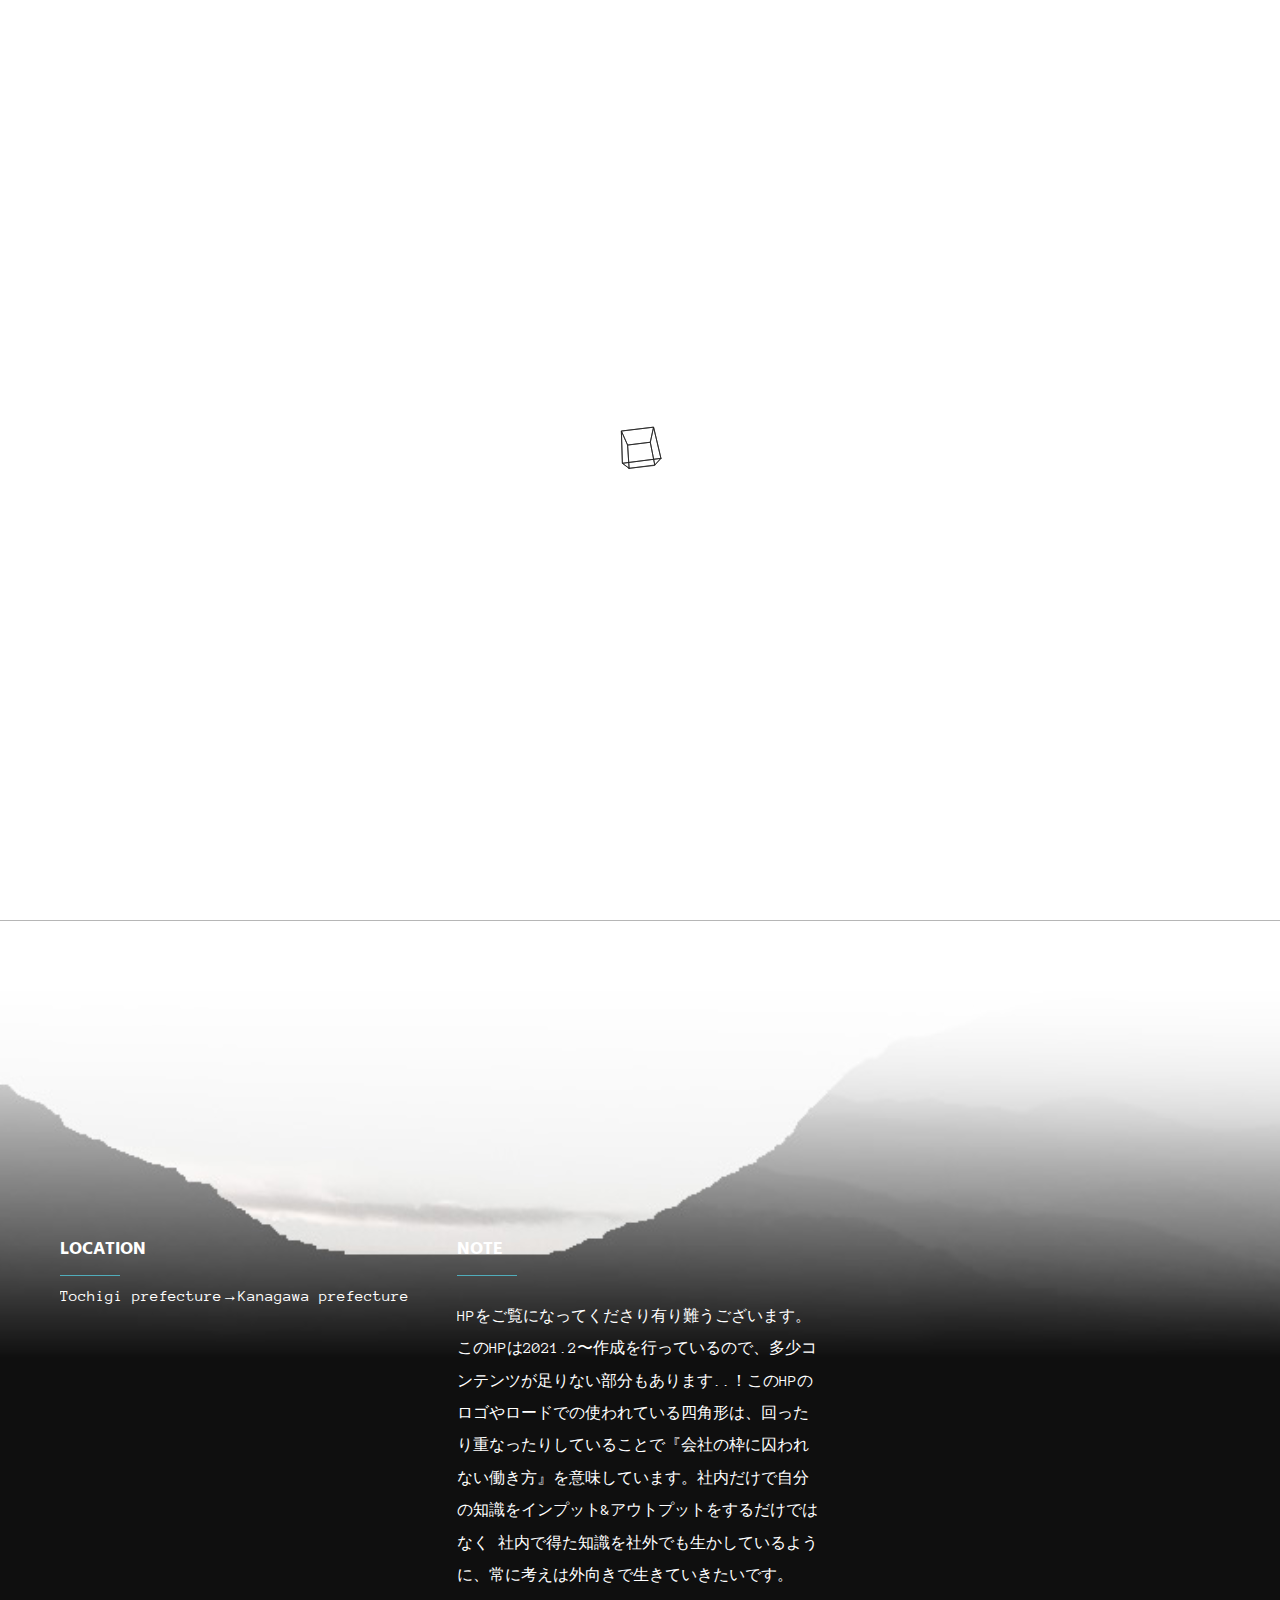
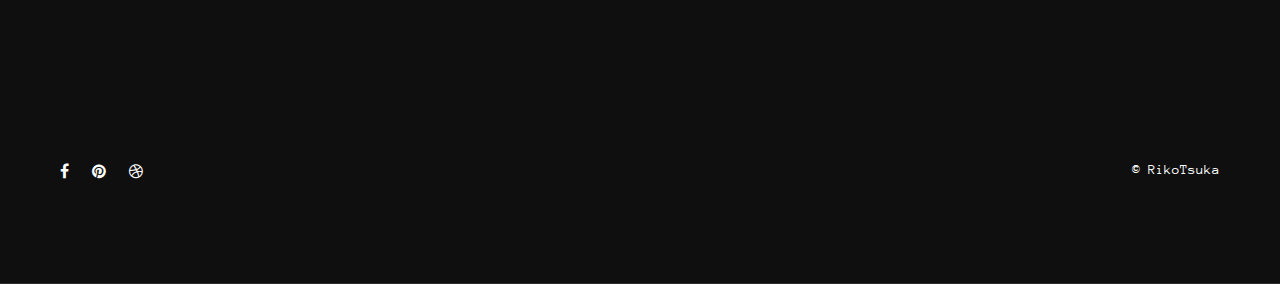
==== commit a4b41a4f: "修正" ====
--- a/index.html
+++ b/index.html
@@ -165,6 +165,50 @@
                                                     <div class="col-sm-4 masonry-portfolio-item mb30 apps">
                                                         <div class="hover-effect smoothie">
                                                             <a href="#" class="smoothie">
+                                                                <img src="assets/images/portfolio/folio-11.jpg"
+                                                                    alt="Image" class="img-responsive smoothie"></a>
+                                                            <div class="hover-overlay smoothie text-center">
+                                                                <div class="vertical-align-top">
+                                                                    <h4>Project Title</h4>
+                                                                    <span class="hover-overlay-cat">Photography</span>
+                                                                </div>
+                                                            </div>
+                                                            <div
+                                                                class="hover-caption dark-overlay smoothie text-center">
+                                                                <div class="vertical-align-bottom">
+                                                                    <a href="single-portfolio.html"
+                                                                        class="btn btn-primary btn-green">Details</a>
+                                                                    <a href="assets/images/portfolio/folio-1.jpeg"
+                                                                        class="lb-link btn btn-primary btn-white">Zoom</a>
+                                                                </div>
+                                                            </div>
+                                                        </div>
+                                                    </div>
+                                                    <div class="col-sm-4 masonry-portfolio-item mb30 design">
+                                                        <div class="hover-effect smoothie">
+                                                            <a href="#" class="smoothie">
+                                                                <img src="assets/images/portfolio/folio-12.jpg"
+                                                                    alt="Image" class="img-responsive smoothie"></a>
+                                                            <div class="hover-overlay smoothie text-center">
+                                                                <div class="vertical-align-top">
+                                                                    <h4>Project Title</h4>
+                                                                    <span class="hover-overlay-cat">Photography</span>
+                                                                </div>
+                                                            </div>
+                                                            <div
+                                                                class="hover-caption dark-overlay smoothie text-center">
+                                                                <div class="vertical-align-bottom">
+                                                                    <a href="single-portfolio.html"
+                                                                        class="btn btn-primary btn-green">Details</a>
+                                                                    <a href="assets/images/portfolio/folio-2.jpeg"
+                                                                        class="lb-link btn btn-primary btn-white">Zoom</a>
+                                                                </div>
+                                                            </div>
+                                                        </div>
+                                                    </div>
+                                                    <div class="col-sm-4 masonry-portfolio-item mb30 design">
+                                                        <div class="hover-effect smoothie">
+                                                            <a href="#" class="smoothie">
                                                                 <img src="assets/images/portfolio/folio-10.jpg"
                                                                     alt="Image" class="img-responsive smoothie"></a>
                                                             <div class="hover-overlay smoothie text-center">
@@ -178,7 +222,7 @@
                                                                 <div class="vertical-align-bottom">
                                                                     <a href="single-portfolio.html"
                                                                         class="btn btn-primary btn-green">Details</a>
-                                                                    <a href="assets/images/portfolio/folio-1.jpeg"
+                                                                    <a href="g"
                                                                         class="lb-link btn btn-primary btn-white">Zoom</a>
                                                                 </div>
                                                             </div>
@@ -187,7 +231,7 @@
                                                     <div class="col-sm-4 masonry-portfolio-item mb30 design">
                                                         <div class="hover-effect smoothie">
                                                             <a href="#" class="smoothie">
-                                                                <img src="assets/images/portfolio/folio-11.jpg"
+                                                                <img src="assets/images/portfolio/folio-12.jpg"
                                                                     alt="Image" class="img-responsive smoothie"></a>
                                                             <div class="hover-overlay smoothie text-center">
                                                                 <div class="vertical-align-top">
@@ -209,20 +253,20 @@
                                                     <div class="col-sm-4 masonry-portfolio-item mb30 design">
                                                         <div class="hover-effect smoothie">
                                                             <a href="#" class="smoothie">
-                                                                <img src="assets/images/portfolio/folio-11.jpg"
-                                                                    alt="Image" class="img-responsive smoothie"></a>
-                                                            <div class="hover-overlay smoothie text-center">
-                                                                <div class="vertical-align-top">
-                                                                    <h4>Project Title</h4>
-                                                                    <span class="hover-overlay-cat">Photography</span>
-                                                                </div>
-                                                            </div>
-                                                            <div
-                                                                class="hover-caption dark-overlay smoothie text-center">
-                                                                <div class="vertical-align-bottom">
-                                                                    <a href="single-portfolio.html"
-                                                                        class="btn btn-primary btn-green">Details</a>
-                                                                    <a href="assets/images/portfolio/folio-12.jpeg"
+                                                                <img src="assets/images/portfolio/folio-13.jpg"
+                                                                    alt="Image" class="img-responsive smoothie"></a>
+                                                            <div class="hover-overlay smoothie text-center">
+                                                                <div class="vertical-align-top">
+                                                                    <h4>Project Title</h4>
+                                                                    <span class="hover-overlay-cat">Photography</span>
+                                                                </div>
+                                                            </div>
+                                                            <div
+                                                                class="hover-caption dark-overlay smoothie text-center">
+                                                                <div class="vertical-align-bottom">
+                                                                    <a href="single-portfolio.html"
+                                                                        class="btn btn-primary btn-green">Details</a>
+                                                                    <a href="assets/images/portfolio/folio-2.jpeg"
                                                                         class="lb-link btn btn-primary btn-white">Zoom</a>
                                                                 </div>
                                                             </div>
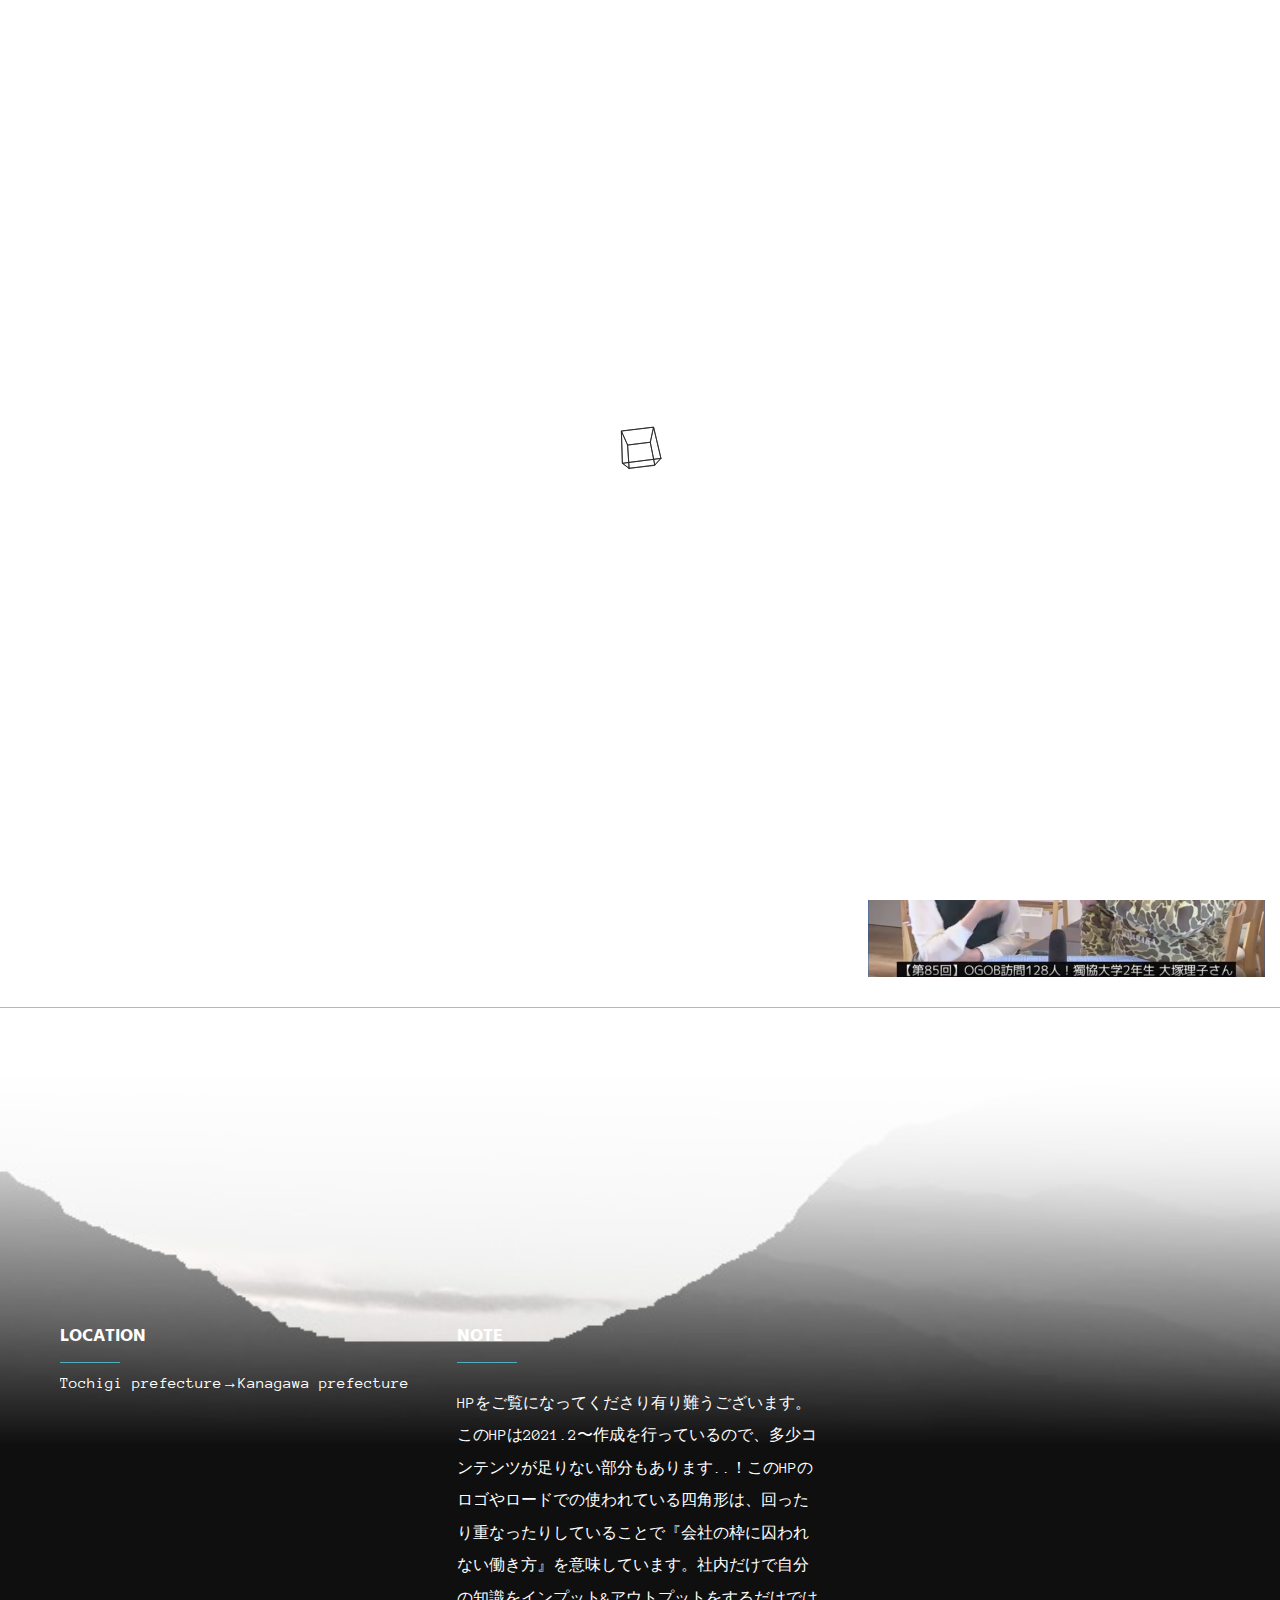
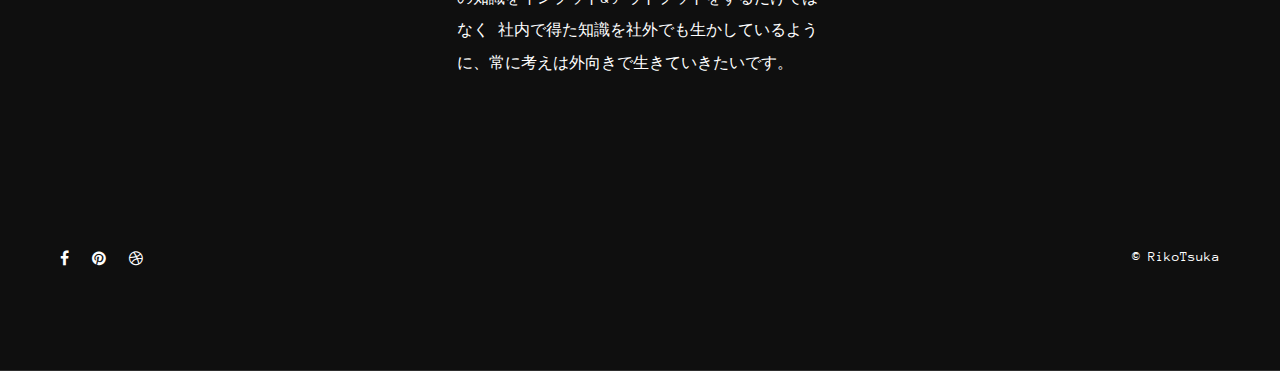
==== commit 54534111: "コンテンツ追加" ====
--- a/index.html
+++ b/index.html
@@ -187,6 +187,50 @@
                                                     <div class="col-sm-4 masonry-portfolio-item mb30 design">
                                                         <div class="hover-effect smoothie">
                                                             <a href="#" class="smoothie">
+                                                                <img src="assets/images/portfolio/folio-14.jpg"
+                                                                    alt="Image" class="img-responsive smoothie"></a>
+                                                            <div class="hover-overlay smoothie text-center">
+                                                                <div class="vertical-align-top">
+                                                                    <h4>Project Title</h4>
+                                                                    <span class="hover-overlay-cat">Photography</span>
+                                                                </div>
+                                                            </div>
+                                                            <div
+                                                                class="hover-caption dark-overlay smoothie text-center">
+                                                                <div class="vertical-align-bottom">
+                                                                    <a href="single-portfolio.html"
+                                                                        class="btn btn-primary btn-green">Details</a>
+                                                                    <a href="assets/images/portfolio/folio-2.jpeg"
+                                                                        class="lb-link btn btn-primary btn-white">Zoom</a>
+                                                                </div>
+                                                            </div>
+                                                        </div>
+                                                    </div>
+                                                    <div class="col-sm-4 masonry-portfolio-item mb30 design">
+                                                        <div class="hover-effect smoothie">
+                                                            <a href="#" class="smoothie">
+                                                                <img src="assets/images/portfolio/folio-10.jpg"
+                                                                    alt="Image" class="img-responsive smoothie"></a>
+                                                            <div class="hover-overlay smoothie text-center">
+                                                                <div class="vertical-align-top">
+                                                                    <h4>Project Title</h4>
+                                                                    <span class="hover-overlay-cat">Photography</span>
+                                                                </div>
+                                                            </div>
+                                                            <div
+                                                                class="hover-caption dark-overlay smoothie text-center">
+                                                                <div class="vertical-align-bottom">
+                                                                    <a href="single-portfolio.html"
+                                                                        class="btn btn-primary btn-green">Details</a>
+                                                                    <a href="g"
+                                                                        class="lb-link btn btn-primary btn-white">Zoom</a>
+                                                                </div>
+                                                            </div>
+                                                        </div>
+                                                    </div>
+                                                    <div class="col-sm-4 masonry-portfolio-item mb30 design">
+                                                        <div class="hover-effect smoothie">
+                                                            <a href="#" class="smoothie">
                                                                 <img src="assets/images/portfolio/folio-12.jpg"
                                                                     alt="Image" class="img-responsive smoothie"></a>
                                                             <div class="hover-overlay smoothie text-center">
@@ -209,7 +253,29 @@
                                                     <div class="col-sm-4 masonry-portfolio-item mb30 design">
                                                         <div class="hover-effect smoothie">
                                                             <a href="#" class="smoothie">
-                                                                <img src="assets/images/portfolio/folio-10.jpg"
+                                                                <img src="assets/images/portfolio/folio-13.jpg"
+                                                                    alt="Image" class="img-responsive smoothie"></a>
+                                                            <div class="hover-overlay smoothie text-center">
+                                                                <div class="vertical-align-top">
+                                                                    <h4>Project Title</h4>
+                                                                    <span class="hover-overlay-cat">Photography</span>
+                                                                </div>
+                                                            </div>
+                                                            <div
+                                                                class="hover-caption dark-overlay smoothie text-center">
+                                                                <div class="vertical-align-bottom">
+                                                                    <a href="single-portfolio.html"
+                                                                        class="btn btn-primary btn-green">Details</a>
+                                                                    <a href="assets/images/portfolio/folio-2.jpeg"
+                                                                        class="lb-link btn btn-primary btn-white">Zoom</a>
+                                                                </div>
+                                                            </div>
+                                                        </div>
+                                                    </div>
+                                                    <div class="col-sm-4 masonry-portfolio-item mb30 design">
+                                                        <div class="hover-effect smoothie">
+                                                            <a href="#" class="smoothie">
+                                                                <img src="assets/images/portfolio/folio-15.jpg"
                                                                     alt="Image" class="img-responsive smoothie"></a>
                                                             <div class="hover-overlay smoothie text-center">
                                                                 <div class="vertical-align-top">
@@ -223,50 +289,6 @@
                                                                     <a href="single-portfolio.html"
                                                                         class="btn btn-primary btn-green">Details</a>
                                                                     <a href="g"
-                                                                        class="lb-link btn btn-primary btn-white">Zoom</a>
-                                                                </div>
-                                                            </div>
-                                                        </div>
-                                                    </div>
-                                                    <div class="col-sm-4 masonry-portfolio-item mb30 design">
-                                                        <div class="hover-effect smoothie">
-                                                            <a href="#" class="smoothie">
-                                                                <img src="assets/images/portfolio/folio-12.jpg"
-                                                                    alt="Image" class="img-responsive smoothie"></a>
-                                                            <div class="hover-overlay smoothie text-center">
-                                                                <div class="vertical-align-top">
-                                                                    <h4>Project Title</h4>
-                                                                    <span class="hover-overlay-cat">Photography</span>
-                                                                </div>
-                                                            </div>
-                                                            <div
-                                                                class="hover-caption dark-overlay smoothie text-center">
-                                                                <div class="vertical-align-bottom">
-                                                                    <a href="single-portfolio.html"
-                                                                        class="btn btn-primary btn-green">Details</a>
-                                                                    <a href="assets/images/portfolio/folio-2.jpeg"
-                                                                        class="lb-link btn btn-primary btn-white">Zoom</a>
-                                                                </div>
-                                                            </div>
-                                                        </div>
-                                                    </div>
-                                                    <div class="col-sm-4 masonry-portfolio-item mb30 design">
-                                                        <div class="hover-effect smoothie">
-                                                            <a href="#" class="smoothie">
-                                                                <img src="assets/images/portfolio/folio-13.jpg"
-                                                                    alt="Image" class="img-responsive smoothie"></a>
-                                                            <div class="hover-overlay smoothie text-center">
-                                                                <div class="vertical-align-top">
-                                                                    <h4>Project Title</h4>
-                                                                    <span class="hover-overlay-cat">Photography</span>
-                                                                </div>
-                                                            </div>
-                                                            <div
-                                                                class="hover-caption dark-overlay smoothie text-center">
-                                                                <div class="vertical-align-bottom">
-                                                                    <a href="single-portfolio.html"
-                                                                        class="btn btn-primary btn-green">Details</a>
-                                                                    <a href="assets/images/portfolio/folio-2.jpeg"
                                                                         class="lb-link btn btn-primary btn-white">Zoom</a>
                                                                 </div>
                                                             </div>
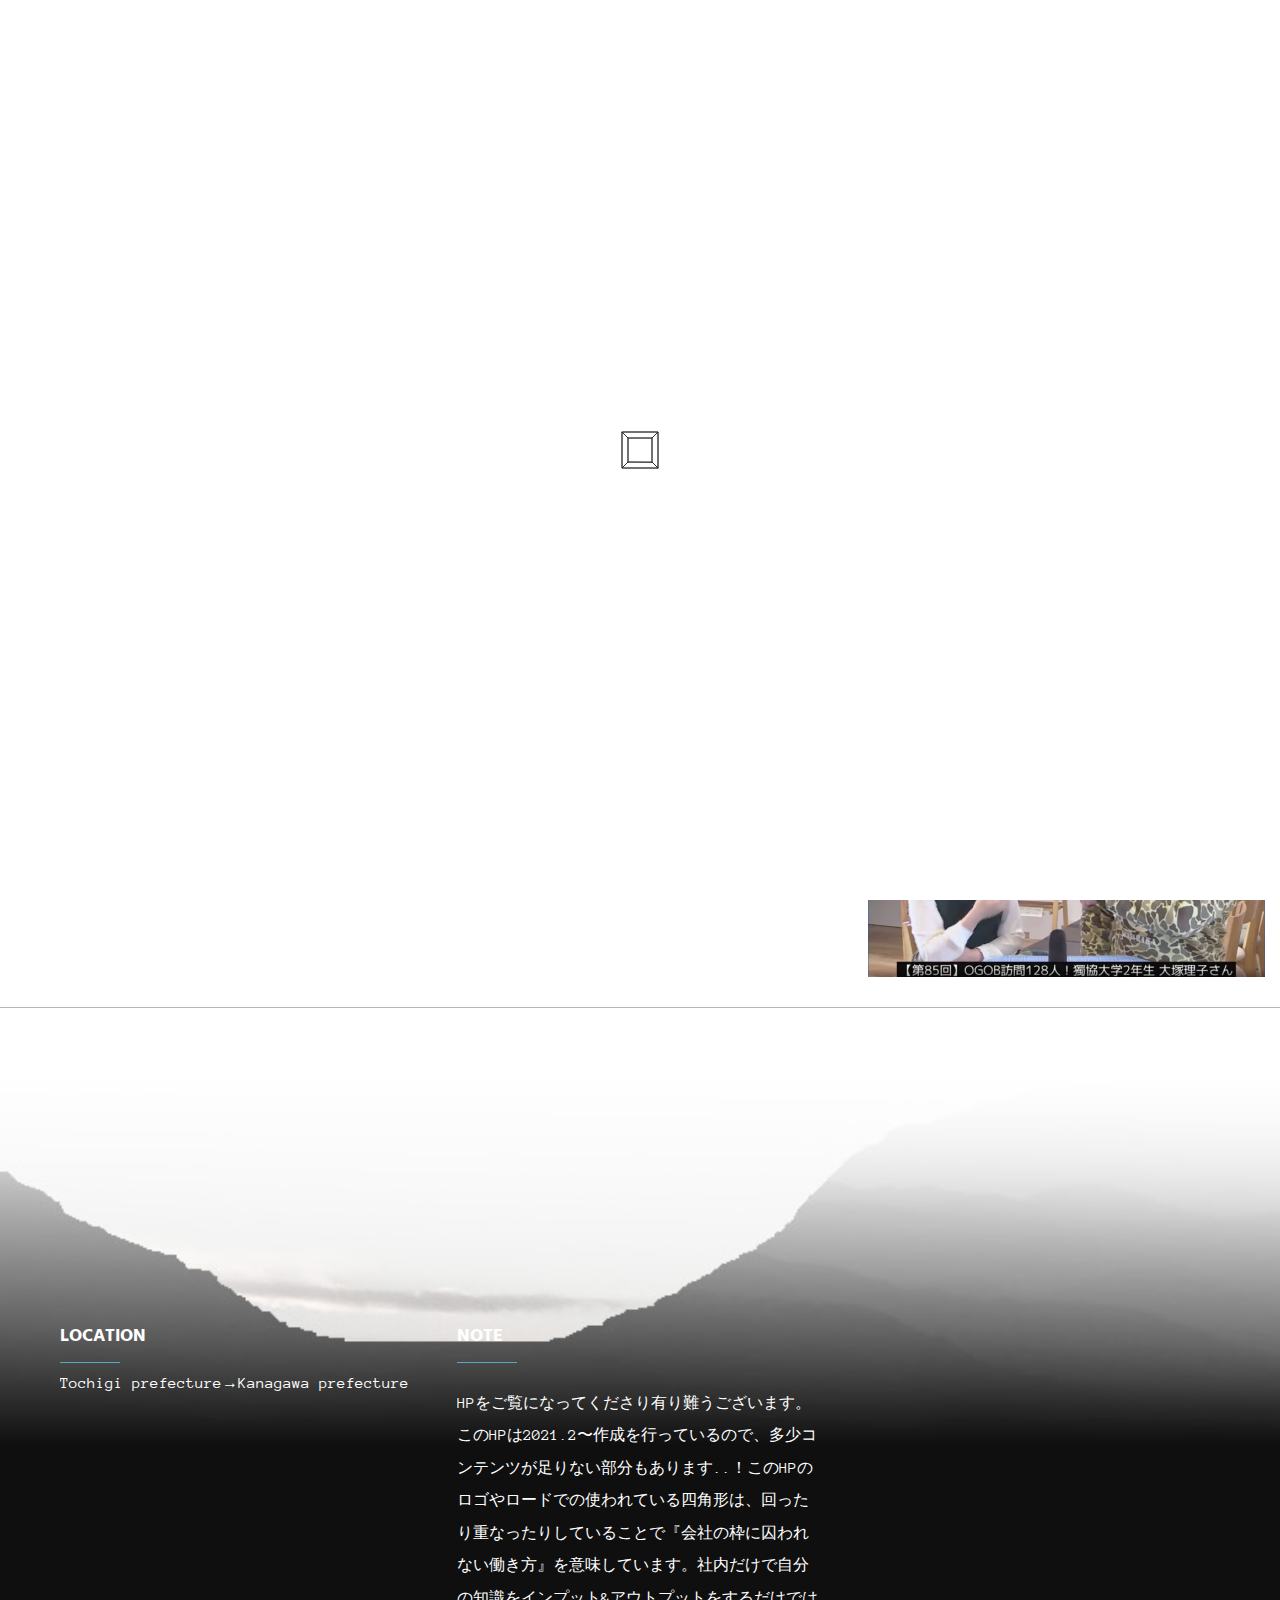
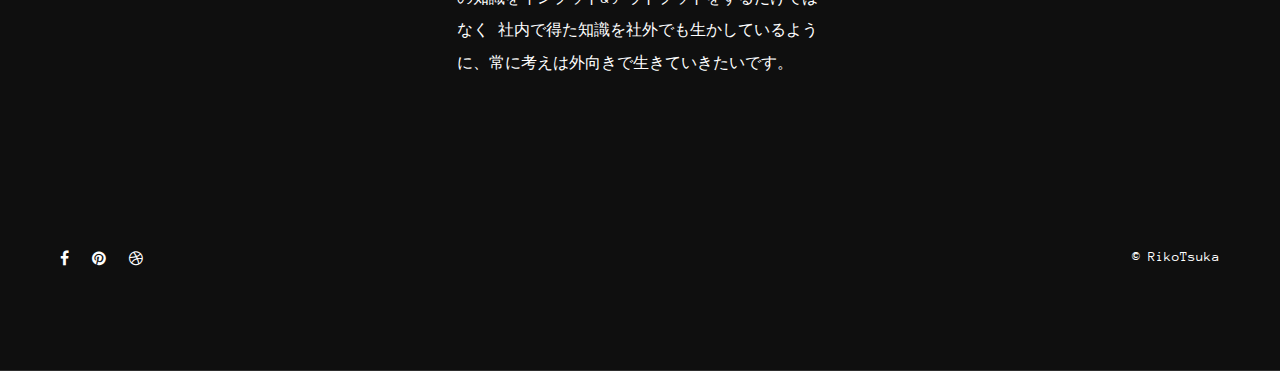
==== commit 36b21b34: "修正" ====
--- a/index.html
+++ b/index.html
@@ -148,7 +148,7 @@
                                 <li><a class="btn btn-primary btn-transparent" href="#"
                                         data-filter=".photography">illust</a></li>
                                 <li><a class="btn btn-primary btn-transparent" href="#"
-                                        data-filter=".video">Animation</a></li>
+                                        data-filter=".video">Video</a></li>
                             </ul>
                         </div>
                     </div>
@@ -162,23 +162,66 @@
                                         <div>
                                             <div class="masonry-portfolio-items">
                                                 <div class="row">
+                                                    <div class="col-sm-4 masonry-portfolio-item mb30 design">
+                                                        <div class="hover-effect smoothie">
+                                                            <a href="#" class="smoothie">
+                                                                <img src="assets/images/portfolio/folio-11.jpg"
+                                                                    alt="Image" class="img-responsive smoothie"></a>
+                                                            <div class="hover-overlay smoothie text-center">
+                                                                <div class="vertical-align-top">
+                                                                    <h4>Project Title</h4>
+                                                                    <span class="hover-overlay-cat">Photography</span>
+                                                                </div>
+                                                            </div>
+                                                            <div　class="hover-caption dark-overlay smoothie text-center">
+                                                                <div class="vertical-align-bottom">
+                                                                    <a href="single-portfolio.html"
+                                                                        class="btn btn-primary btn-green">Details</a>
+                                                                    <a href="assets/images/portfolio/folio-1.jpeg"
+                                                                        class="lb-link btn btn-primary btn-white">Zoom</a>
+                                                                </div>
+                                                            </div>
+                                                        </div>
+                                                    </div>
                                                     <div class="col-sm-4 masonry-portfolio-item mb30 apps">
                                                         <div class="hover-effect smoothie">
                                                             <a href="#" class="smoothie">
-                                                                <img src="assets/images/portfolio/folio-11.jpg"
-                                                                    alt="Image" class="img-responsive smoothie"></a>
-                                                            <div class="hover-overlay smoothie text-center">
-                                                                <div class="vertical-align-top">
-                                                                    <h4>Project Title</h4>
-                                                                    <span class="hover-overlay-cat">Photography</span>
-                                                                </div>
-                                                            </div>
-                                                            <div
-                                                                class="hover-caption dark-overlay smoothie text-center">
-                                                                <div class="vertical-align-bottom">
-                                                                    <a href="single-portfolio.html"
-                                                                        class="btn btn-primary btn-green">Details</a>
-                                                                    <a href="assets/images/portfolio/folio-1.jpeg"
+                                                                <img src="assets/images/portfolio/folio-14.jpg"
+                                                                    alt="Image" class="img-responsive smoothie"></a>
+                                                            <div class="hover-overlay smoothie text-center">
+                                                                <div class="vertical-align-top">
+                                                                    <h4>Project Title</h4>
+                                                                    <span class="hover-overlay-cat">Photography</span>
+                                                                </div>
+                                                            </div>
+                                                            <div
+                                                                class="hover-caption dark-overlay smoothie text-center">
+                                                                <div class="vertical-align-bottom">
+                                                                    <a href="single-portfolio.html"
+                                                                        class="btn btn-primary btn-green">Details</a>
+                                                                    <a href="assets/images/portfolio/folio-2.jpeg"
+                                                                        class="lb-link btn btn-primary btn-white">Zoom</a>
+                                                                </div>
+                                                            </div>
+                                                        </div>
+                                                    </div>
+                                                    <div class="col-sm-4 masonry-portfolio-item mb30 apps">
+                                                        <div class="hover-effect smoothie">
+                                                            <a href="#" class="smoothie">
+                                                                <img src="assets/images/portfolio/folio-10.jpg"
+                                                                    alt="Image" class="img-responsive smoothie"></a>
+                                                            <div class="hover-overlay smoothie text-center">
+                                                                <div class="vertical-align-top">
+                                                                    <h4>Project Title</h4>
+                                                                    <span class="hover-overlay-cat">Photography</span>
+                                                                </div>
+                                                            </div>
+                                                            <div
+                                                                class="hover-caption dark-overlay smoothie text-center">
+                                                                <div class="vertical-align-bottom">
+                                                                    <a href="single-portfolio.html"
+                                                                        class="btn btn-primary btn-green">Details</a>
+                                                                    <a href="g"
                                                                         class="lb-link btn btn-primary btn-white">Zoom</a>
                                                                 </div>
                                                             </div>
@@ -187,7 +230,7 @@
                                                     <div class="col-sm-4 masonry-portfolio-item mb30 design">
                                                         <div class="hover-effect smoothie">
                                                             <a href="#" class="smoothie">
-                                                                <img src="assets/images/portfolio/folio-14.jpg"
+                                                                <img src="assets/images/portfolio/folio-12.jpg"
                                                                     alt="Image" class="img-responsive smoothie"></a>
                                                             <div class="hover-overlay smoothie text-center">
                                                                 <div class="vertical-align-top">
@@ -206,32 +249,10 @@
                                                             </div>
                                                         </div>
                                                     </div>
-                                                    <div class="col-sm-4 masonry-portfolio-item mb30 design">
-                                                        <div class="hover-effect smoothie">
-                                                            <a href="#" class="smoothie">
-                                                                <img src="assets/images/portfolio/folio-10.jpg"
-                                                                    alt="Image" class="img-responsive smoothie"></a>
-                                                            <div class="hover-overlay smoothie text-center">
-                                                                <div class="vertical-align-top">
-                                                                    <h4>Project Title</h4>
-                                                                    <span class="hover-overlay-cat">Photography</span>
-                                                                </div>
-                                                            </div>
-                                                            <div
-                                                                class="hover-caption dark-overlay smoothie text-center">
-                                                                <div class="vertical-align-bottom">
-                                                                    <a href="single-portfolio.html"
-                                                                        class="btn btn-primary btn-green">Details</a>
-                                                                    <a href="g"
-                                                                        class="lb-link btn btn-primary btn-white">Zoom</a>
-                                                                </div>
-                                                            </div>
-                                                        </div>
-                                                    </div>
-                                                    <div class="col-sm-4 masonry-portfolio-item mb30 design">
-                                                        <div class="hover-effect smoothie">
-                                                            <a href="#" class="smoothie">
-                                                                <img src="assets/images/portfolio/folio-12.jpg"
+                                                    <div class="col-sm-4 masonry-portfolio-item mb30 apps">
+                                                        <div class="hover-effect smoothie">
+                                                            <a href="#" class="smoothie">
+                                                                <img src="assets/images/portfolio/folio-13.jpg"
                                                                     alt="Image" class="img-responsive smoothie"></a>
                                                             <div class="hover-overlay smoothie text-center">
                                                                 <div class="vertical-align-top">
@@ -250,29 +271,7 @@
                                                             </div>
                                                         </div>
                                                     </div>
-                                                    <div class="col-sm-4 masonry-portfolio-item mb30 design">
-                                                        <div class="hover-effect smoothie">
-                                                            <a href="#" class="smoothie">
-                                                                <img src="assets/images/portfolio/folio-13.jpg"
-                                                                    alt="Image" class="img-responsive smoothie"></a>
-                                                            <div class="hover-overlay smoothie text-center">
-                                                                <div class="vertical-align-top">
-                                                                    <h4>Project Title</h4>
-                                                                    <span class="hover-overlay-cat">Photography</span>
-                                                                </div>
-                                                            </div>
-                                                            <div
-                                                                class="hover-caption dark-overlay smoothie text-center">
-                                                                <div class="vertical-align-bottom">
-                                                                    <a href="single-portfolio.html"
-                                                                        class="btn btn-primary btn-green">Details</a>
-                                                                    <a href="assets/images/portfolio/folio-2.jpeg"
-                                                                        class="lb-link btn btn-primary btn-white">Zoom</a>
-                                                                </div>
-                                                            </div>
-                                                        </div>
-                                                    </div>
-                                                    <div class="col-sm-4 masonry-portfolio-item mb30 design">
+                                                    <div class="col-sm-4 masonry-portfolio-item mb30 video">
                                                         <div class="hover-effect smoothie">
                                                             <a href="#" class="smoothie">
                                                                 <img src="assets/images/portfolio/folio-15.jpg"
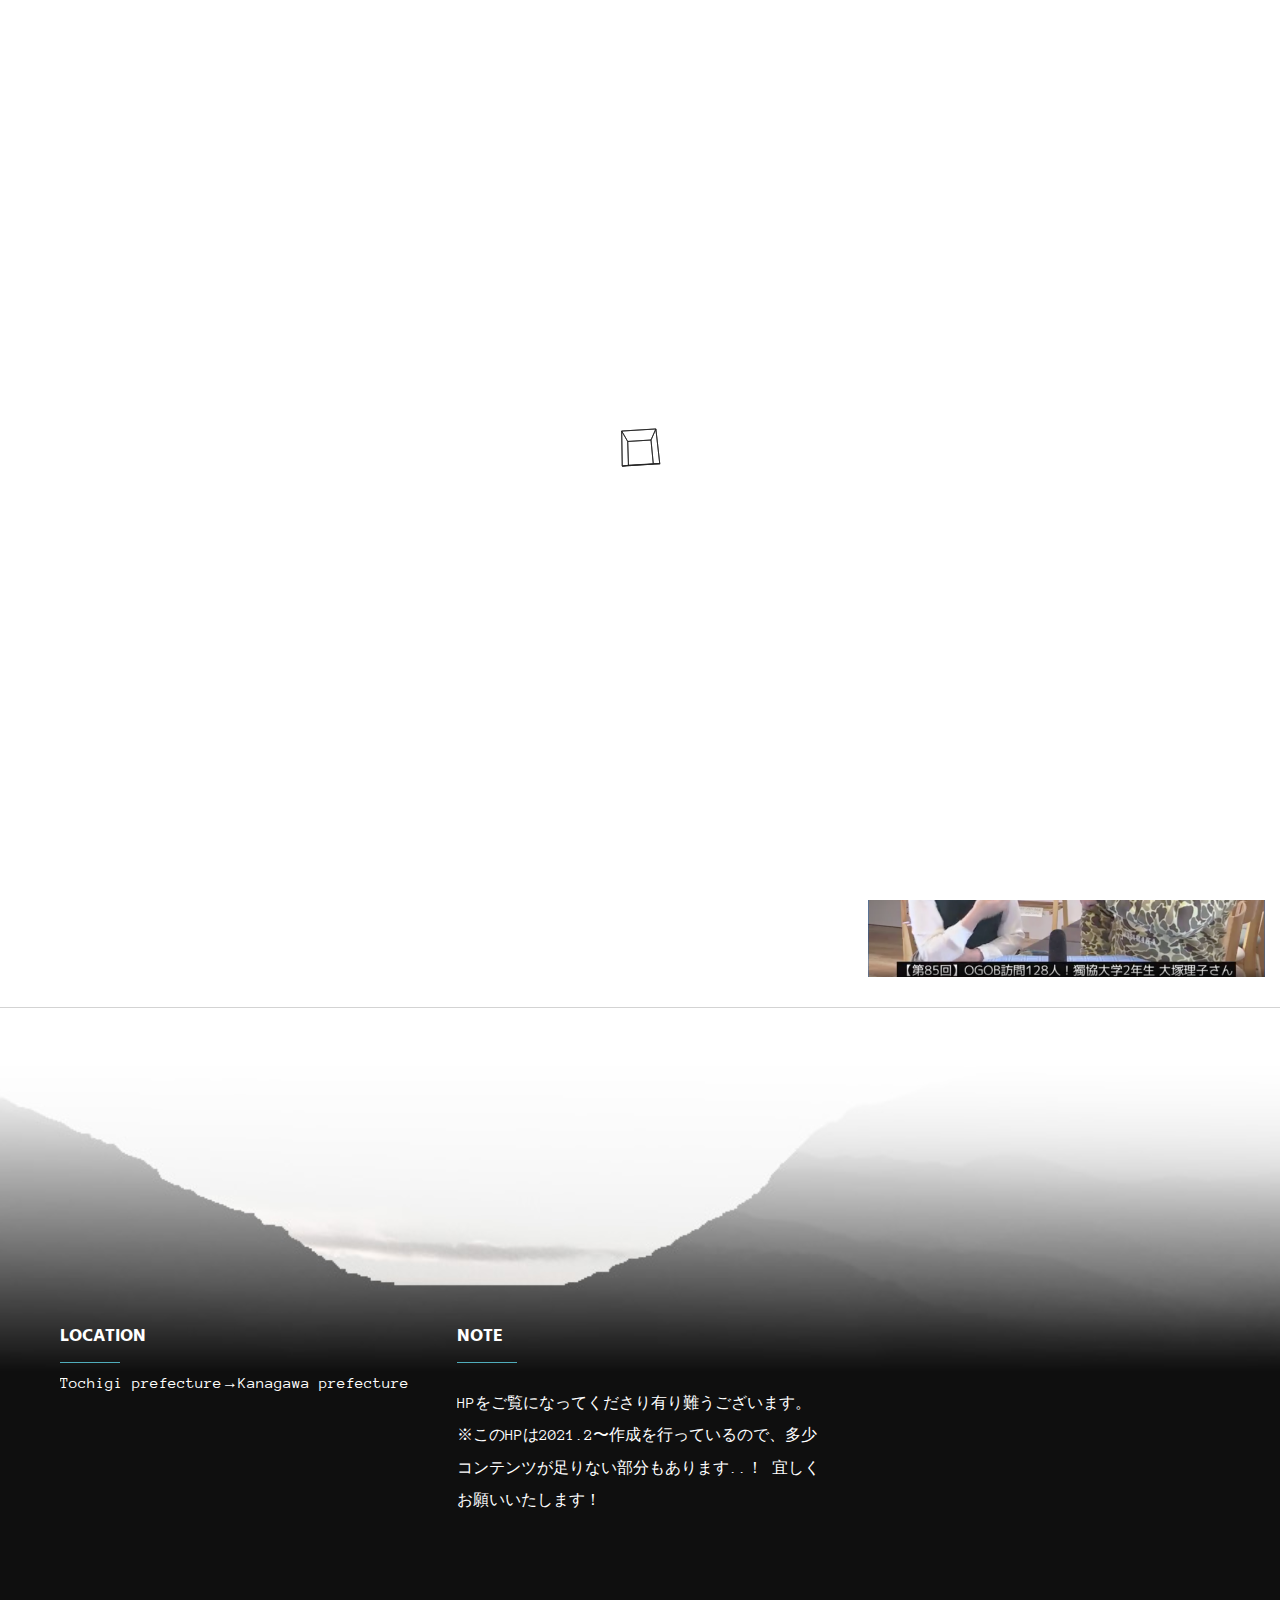
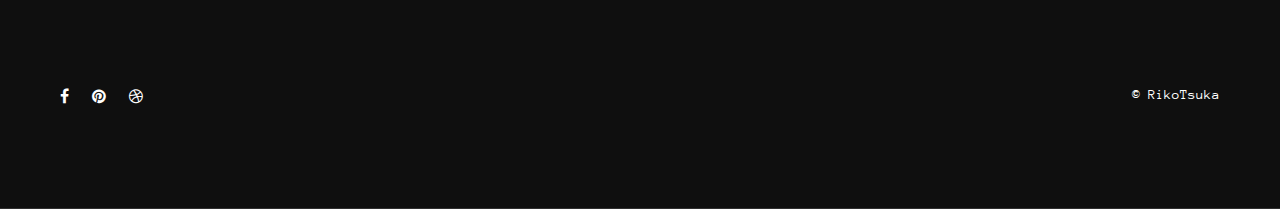
==== commit 812d9e42: "修正" ====
--- a/index.html
+++ b/index.html
@@ -322,8 +322,8 @@
                         <div class="mailing-widget widget">
                             <h4 class="widget-title mb40">Note</h4>
                             <div class="content-wiget">
-                                <p class="mb40">HPをご覧になってくださり有り難うございます。このHPは2021.2〜作成を行っているので、多少コンテンツが足りない部分もあります..！このHPのロゴやロードでの使われている四角形は、回ったり重なったりしていることで『会社の枠に囚われない働き方』を意味しています。社内だけで自分の知識をインプット&アウトプットをするだけではなく
-                                    社内で得た知識を社外でも生かしているように、常に考えは外向きで生きていきたいです。
+                                <p class="mb40">HPをご覧になってくださり有り難うございます。※このHPは2021.2〜作成を行っているので、多少コンテンツが足りない部分もあります..！
+                                宜しくお願いいたします！
                                 </p>
                                 <!-- <form action="index.html">
                                     <div class="input-group">
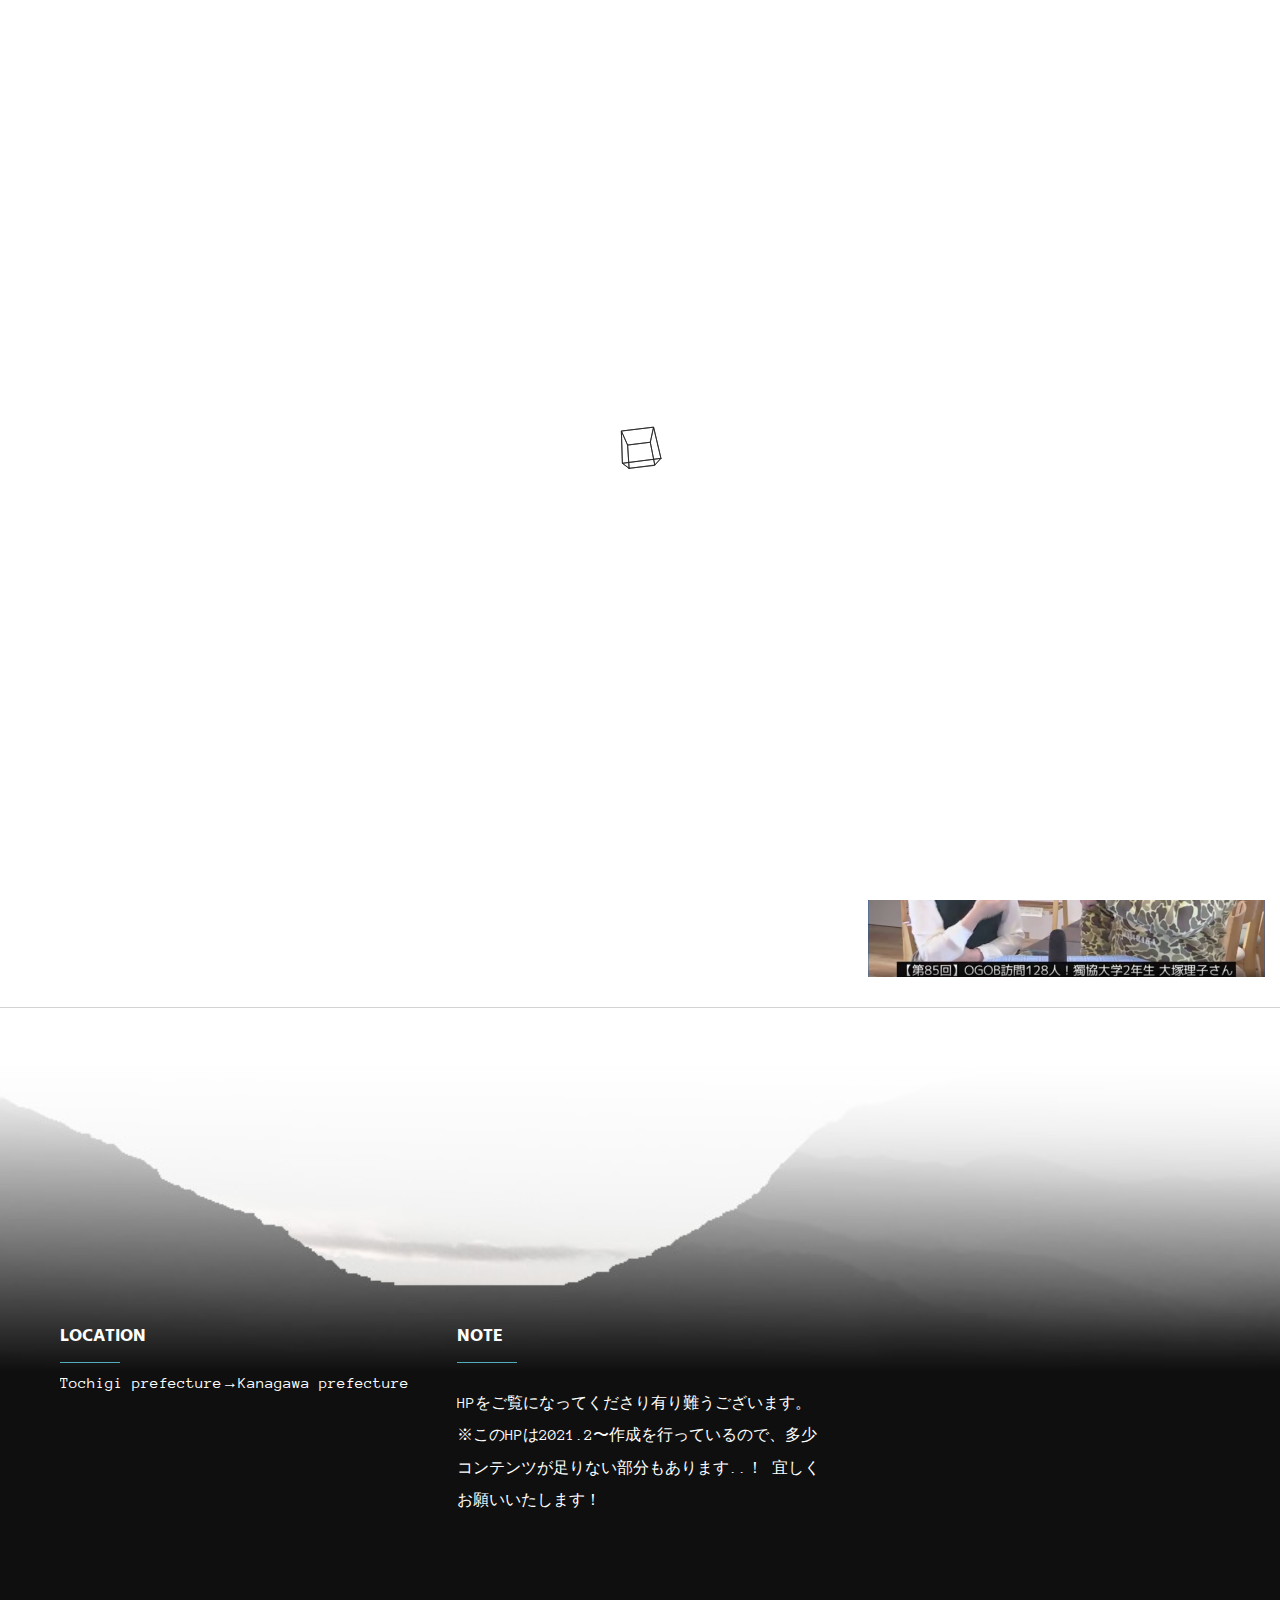
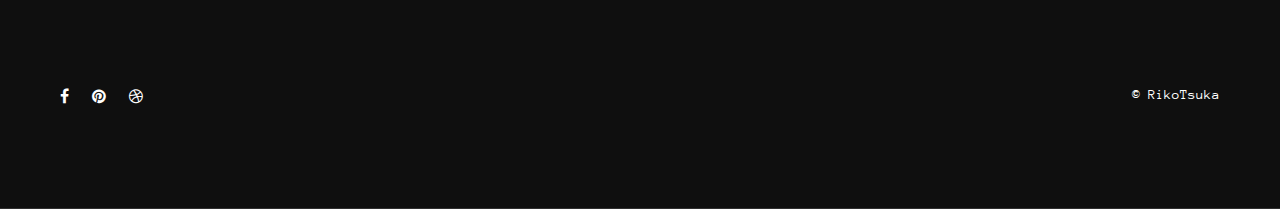
==== commit d34888c7: "修正" ====
--- a/index.html
+++ b/index.html
@@ -177,7 +177,7 @@
                                                                 <div class="vertical-align-bottom">
                                                                     <a href="single-portfolio.html"
                                                                         class="btn btn-primary btn-green">Details</a>
-                                                                    <a href="assets/images/portfolio/folio-1.jpeg"
+                                                                    <a href="assets/images/portfolio/folio-11.jpg"
                                                                         class="lb-link btn btn-primary btn-white">Zoom</a>
                                                                 </div>
                                                             </div>
@@ -199,7 +199,7 @@
                                                                 <div class="vertical-align-bottom">
                                                                     <a href="single-portfolio.html"
                                                                         class="btn btn-primary btn-green">Details</a>
-                                                                    <a href="assets/images/portfolio/folio-2.jpeg"
+                                                                    <a href="assets/images/portfolio/folio-14.jpg"
                                                                         class="lb-link btn btn-primary btn-white">Zoom</a>
                                                                 </div>
                                                             </div>
@@ -221,7 +221,7 @@
                                                                 <div class="vertical-align-bottom">
                                                                     <a href="single-portfolio.html"
                                                                         class="btn btn-primary btn-green">Details</a>
-                                                                    <a href="g"
+                                                                    <a href="assets/images/portfolio/folio-10.jpg"
                                                                         class="lb-link btn btn-primary btn-white">Zoom</a>
                                                                 </div>
                                                             </div>
@@ -243,7 +243,7 @@
                                                                 <div class="vertical-align-bottom">
                                                                     <a href="single-portfolio.html"
                                                                         class="btn btn-primary btn-green">Details</a>
-                                                                    <a href="assets/images/portfolio/folio-2.jpeg"
+                                                                    <a href="assets/images/portfolio/folio-12.jpg"
                                                                         class="lb-link btn btn-primary btn-white">Zoom</a>
                                                                 </div>
                                                             </div>
@@ -265,7 +265,7 @@
                                                                 <div class="vertical-align-bottom">
                                                                     <a href="single-portfolio.html"
                                                                         class="btn btn-primary btn-green">Details</a>
-                                                                    <a href="assets/images/portfolio/folio-2.jpeg"
+                                                                    <a href="assets/images/portfolio/folio-13.jpg"
                                                                         class="lb-link btn btn-primary btn-white">Zoom</a>
                                                                 </div>
                                                             </div>
@@ -287,7 +287,7 @@
                                                                 <div class="vertical-align-bottom">
                                                                     <a href="single-portfolio.html"
                                                                         class="btn btn-primary btn-green">Details</a>
-                                                                    <a href="g"
+                                                                    <a href="assets/images/portfolio/folio-15.jpg"
                                                                         class="lb-link btn btn-primary btn-white">Zoom</a>
                                                                 </div>
                                                             </div>
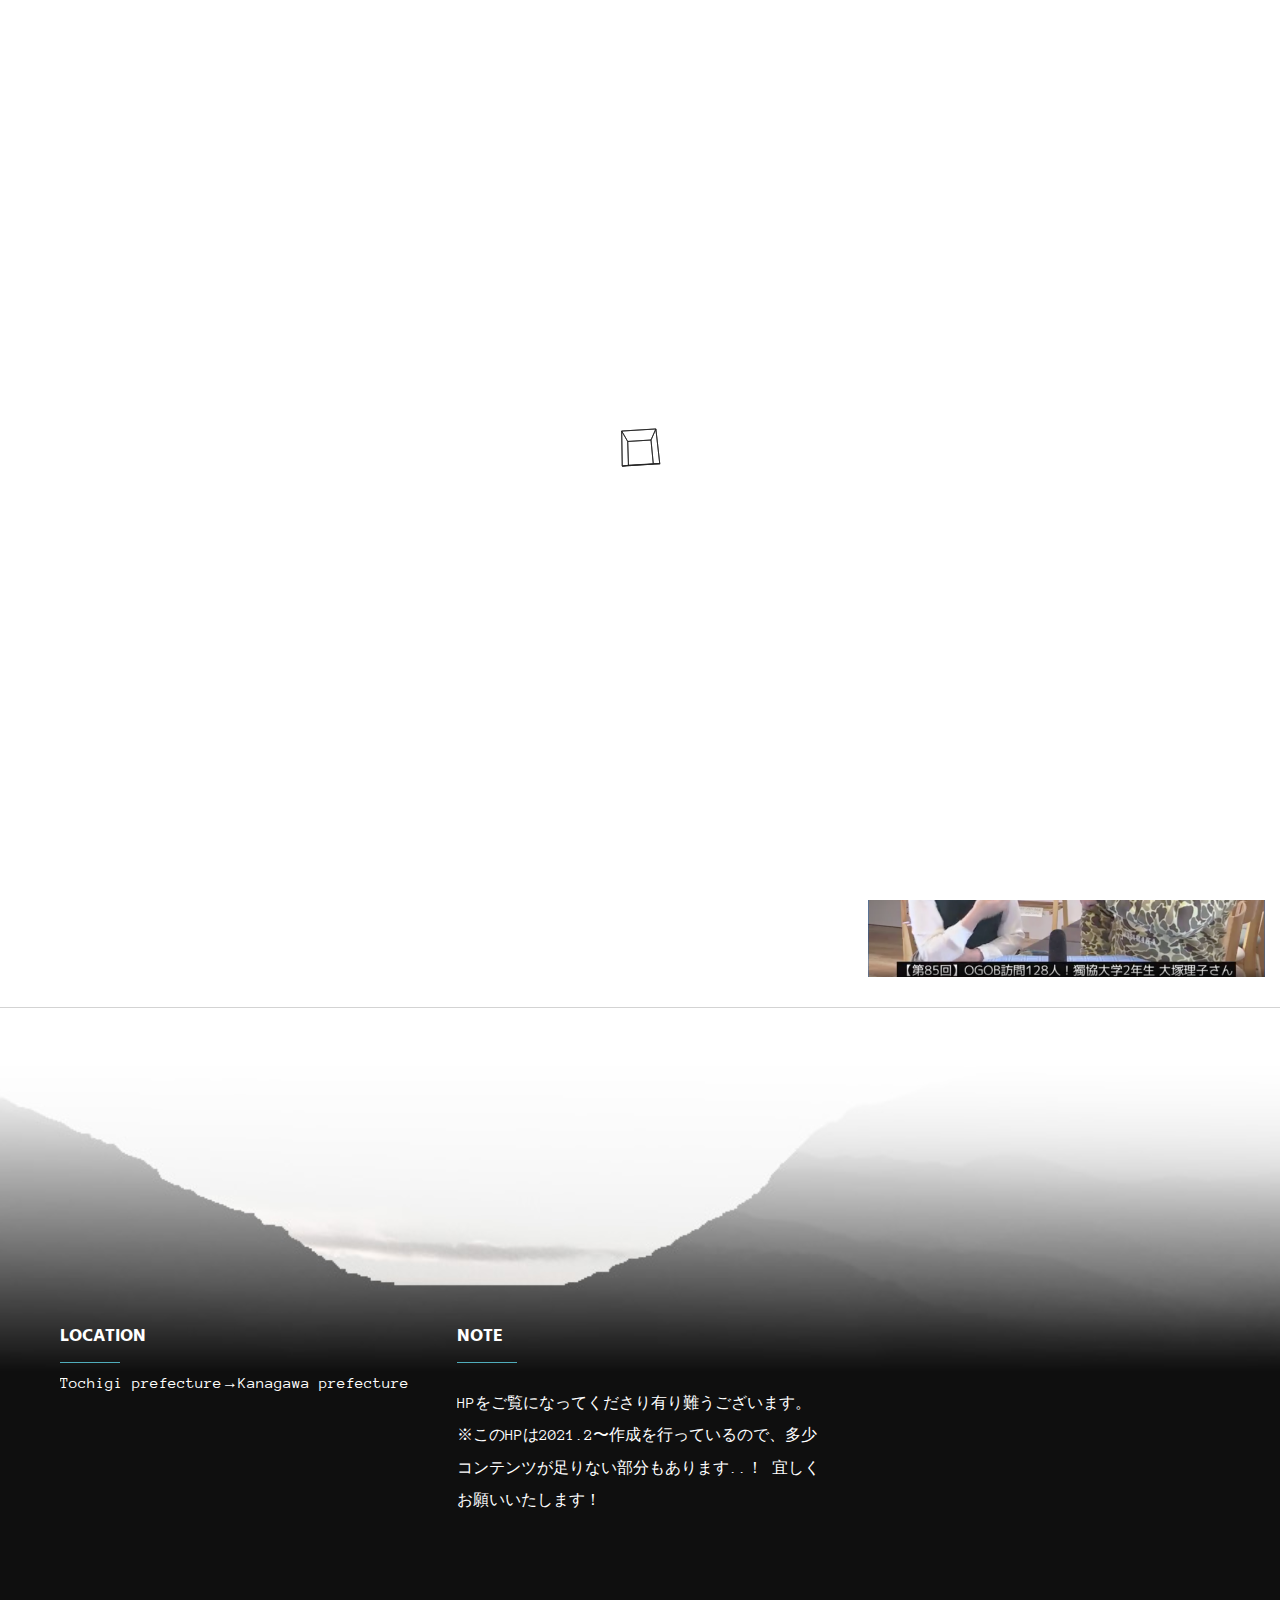
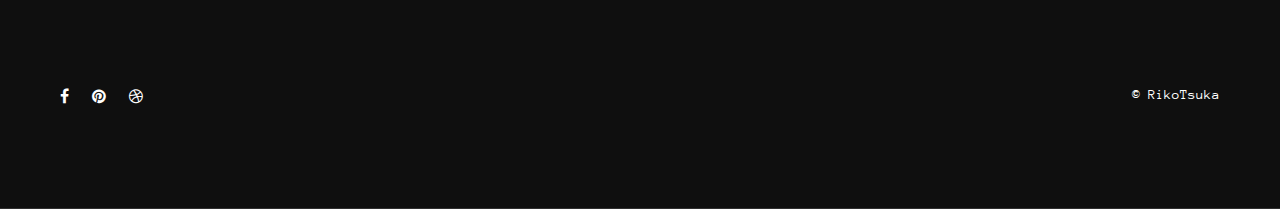
==== commit a2aa02cb: "TOPコンテンツ修正" ====
--- a/index.html
+++ b/index.html
@@ -169,15 +169,81 @@
                                                                     alt="Image" class="img-responsive smoothie"></a>
                                                             <div class="hover-overlay smoothie text-center">
                                                                 <div class="vertical-align-top">
-                                                                    <h4>Project Title</h4>
+                                                                    <h4>shopify　LP</h4>
+                                                                    <span class="hover-overlay-cat">Design,Cording</span>
+                                                                </div>
+                                                            </div>
+                                                            <div　class="hover-caption dark-overlay smoothie text-center">
+                                                                <div class="vertical-align-bottom">
+                                                                    <a href="shopify.html"
+                                                                        class="btn btn-primary btn-green">Details</a>
+                                                                    <a href="assets/images/portfolio/folio-11.jpg"
+                                                                        class="lb-link btn btn-primary btn-white">Zoom</a>
+                                                                </div>
+                                                            </div>
+                                                        </div>
+                                                    </div>
+                                                    <div class="col-sm-4 masonry-portfolio-item mb30 apps">
+                                                        <div class="hover-effect smoothie">
+                                                            <a href="#" class="smoothie">
+                                                                <img src="assets/images/portfolio/folio-14.jpg"
+                                                                    alt="Image" class="img-responsive smoothie"></a>
+                                                            <div class="hover-overlay smoothie text-center">
+                                                                <div class="vertical-align-top">
+                                                                    <h4>取材されました</h4>
+                                                                    <span class="hover-overlay-cat">Writing</span>
+                                                                </div>
+                                                            </div>
+                                                            <div
+                                                                class="hover-caption dark-overlay smoothie text-center">
+                                                                <div class="vertical-align-bottom">
+                                                                    <a href="single-portfolio.html"
+                                                                        class="btn btn-primary btn-green">Details</a>
+                                                                    <a href="assets/images/portfolio/folio-14.jpg"
+                                                                        class="lb-link btn btn-primary btn-white">Zoom</a>
+                                                                </div>
+                                                            </div>
+                                                        </div>
+                                                    </div>
+                                                    <div class="col-sm-4 masonry-portfolio-item mb30 apps">
+                                                        <div class="hover-effect smoothie">
+                                                            <a href="#" class="smoothie">
+                                                                <img src="assets/images/portfolio/folio-10.jpg"
+                                                                    alt="Image" class="img-responsive smoothie"></a>
+                                                            <div class="hover-overlay smoothie text-center">
+                                                                <div class="vertical-align-top">
+                                                                    <h4>Brother様プリント日和　<br>記事執筆</h4>
                                                                     <span class="hover-overlay-cat">Photography</span>
                                                                 </div>
                                                             </div>
-                                                            <div　class="hover-caption dark-overlay smoothie text-center">
-                                                                <div class="vertical-align-bottom">
-                                                                    <a href="single-portfolio.html"
-                                                                        class="btn btn-primary btn-green">Details</a>
-                                                                    <a href="assets/images/portfolio/folio-11.jpg"
+                                                            <div
+                                                                class="hover-caption dark-overlay smoothie text-center">
+                                                                <div class="vertical-align-bottom">
+                                                                    <a href="single-portfolio.html"
+                                                                        class="btn btn-primary btn-green">Details</a>
+                                                                    <a href="assets/images/portfolio/folio-10.jpg"
+                                                                        class="lb-link btn btn-primary btn-white">Zoom</a>
+                                                                </div>
+                                                            </div>
+                                                        </div>
+                                                    </div>
+                                                    <div class="col-sm-4 masonry-portfolio-item mb30 design">
+                                                        <div class="hover-effect smoothie">
+                                                            <a href="#" class="smoothie">
+                                                                <img src="assets/images/portfolio/folio-12.jpg"
+                                                                    alt="Image" class="img-responsive smoothie"></a>
+                                                            <div class="hover-overlay smoothie text-center">
+                                                                <div class="vertical-align-top">
+                                                                    <h4>（株）エヌエム・ヒューマテック様HP作成</h4>
+                                                                    <span class="hover-overlay-cat">direction,design,cording</span>
+                                                                </div>
+                                                            </div>
+                                                            <div
+                                                                class="hover-caption dark-overlay smoothie text-center">
+                                                                <div class="vertical-align-bottom">
+                                                                    <a href="single-portfolio.html"
+                                                                        class="btn btn-primary btn-green">Details</a>
+                                                                    <a href="assets/images/portfolio/folio-12.jpg"
                                                                         class="lb-link btn btn-primary btn-white">Zoom</a>
                                                                 </div>
                                                             </div>
@@ -186,78 +252,12 @@
                                                     <div class="col-sm-4 masonry-portfolio-item mb30 apps">
                                                         <div class="hover-effect smoothie">
                                                             <a href="#" class="smoothie">
-                                                                <img src="assets/images/portfolio/folio-14.jpg"
-                                                                    alt="Image" class="img-responsive smoothie"></a>
-                                                            <div class="hover-overlay smoothie text-center">
-                                                                <div class="vertical-align-top">
-                                                                    <h4>Project Title</h4>
-                                                                    <span class="hover-overlay-cat">Photography</span>
-                                                                </div>
-                                                            </div>
-                                                            <div
-                                                                class="hover-caption dark-overlay smoothie text-center">
-                                                                <div class="vertical-align-bottom">
-                                                                    <a href="single-portfolio.html"
-                                                                        class="btn btn-primary btn-green">Details</a>
-                                                                    <a href="assets/images/portfolio/folio-14.jpg"
-                                                                        class="lb-link btn btn-primary btn-white">Zoom</a>
-                                                                </div>
-                                                            </div>
-                                                        </div>
-                                                    </div>
-                                                    <div class="col-sm-4 masonry-portfolio-item mb30 apps">
-                                                        <div class="hover-effect smoothie">
-                                                            <a href="#" class="smoothie">
-                                                                <img src="assets/images/portfolio/folio-10.jpg"
-                                                                    alt="Image" class="img-responsive smoothie"></a>
-                                                            <div class="hover-overlay smoothie text-center">
-                                                                <div class="vertical-align-top">
-                                                                    <h4>Project Title</h4>
-                                                                    <span class="hover-overlay-cat">Photography</span>
-                                                                </div>
-                                                            </div>
-                                                            <div
-                                                                class="hover-caption dark-overlay smoothie text-center">
-                                                                <div class="vertical-align-bottom">
-                                                                    <a href="single-portfolio.html"
-                                                                        class="btn btn-primary btn-green">Details</a>
-                                                                    <a href="assets/images/portfolio/folio-10.jpg"
-                                                                        class="lb-link btn btn-primary btn-white">Zoom</a>
-                                                                </div>
-                                                            </div>
-                                                        </div>
-                                                    </div>
-                                                    <div class="col-sm-4 masonry-portfolio-item mb30 design">
-                                                        <div class="hover-effect smoothie">
-                                                            <a href="#" class="smoothie">
-                                                                <img src="assets/images/portfolio/folio-12.jpg"
-                                                                    alt="Image" class="img-responsive smoothie"></a>
-                                                            <div class="hover-overlay smoothie text-center">
-                                                                <div class="vertical-align-top">
-                                                                    <h4>Project Title</h4>
-                                                                    <span class="hover-overlay-cat">Photography</span>
-                                                                </div>
-                                                            </div>
-                                                            <div
-                                                                class="hover-caption dark-overlay smoothie text-center">
-                                                                <div class="vertical-align-bottom">
-                                                                    <a href="single-portfolio.html"
-                                                                        class="btn btn-primary btn-green">Details</a>
-                                                                    <a href="assets/images/portfolio/folio-12.jpg"
-                                                                        class="lb-link btn btn-primary btn-white">Zoom</a>
-                                                                </div>
-                                                            </div>
-                                                        </div>
-                                                    </div>
-                                                    <div class="col-sm-4 masonry-portfolio-item mb30 apps">
-                                                        <div class="hover-effect smoothie">
-                                                            <a href="#" class="smoothie">
                                                                 <img src="assets/images/portfolio/folio-13.jpg"
                                                                     alt="Image" class="img-responsive smoothie"></a>
                                                             <div class="hover-overlay smoothie text-center">
                                                                 <div class="vertical-align-top">
-                                                                    <h4>Project Title</h4>
-                                                                    <span class="hover-overlay-cat">Photography</span>
+                                                                    <h4>OBOG訪問100人しました</h4>
+                                                                    <span class="hover-overlay-cat">Writing</span>
                                                                 </div>
                                                             </div>
                                                             <div
@@ -278,8 +278,8 @@
                                                                     alt="Image" class="img-responsive smoothie"></a>
                                                             <div class="hover-overlay smoothie text-center">
                                                                 <div class="vertical-align-top">
-                                                                    <h4>Project Title</h4>
-                                                                    <span class="hover-overlay-cat">Photography</span>
+                                                                    <h4>地元の放送局に取材されました</h4>
+                                                                    <span class="hover-overlay-cat">Video</span>
                                                                 </div>
                                                             </div>
                                                             <div
--- a/style.css
+++ b/style.css
@@ -398,6 +398,8 @@
     font-weight: 700;
     font-size: 16px;
     margin-bottom: 0;
+    line-height: 1.5;
+    font-family: 'Noto Sans JP', sans-serif;
 }
 
 .hover-overlay-cat {
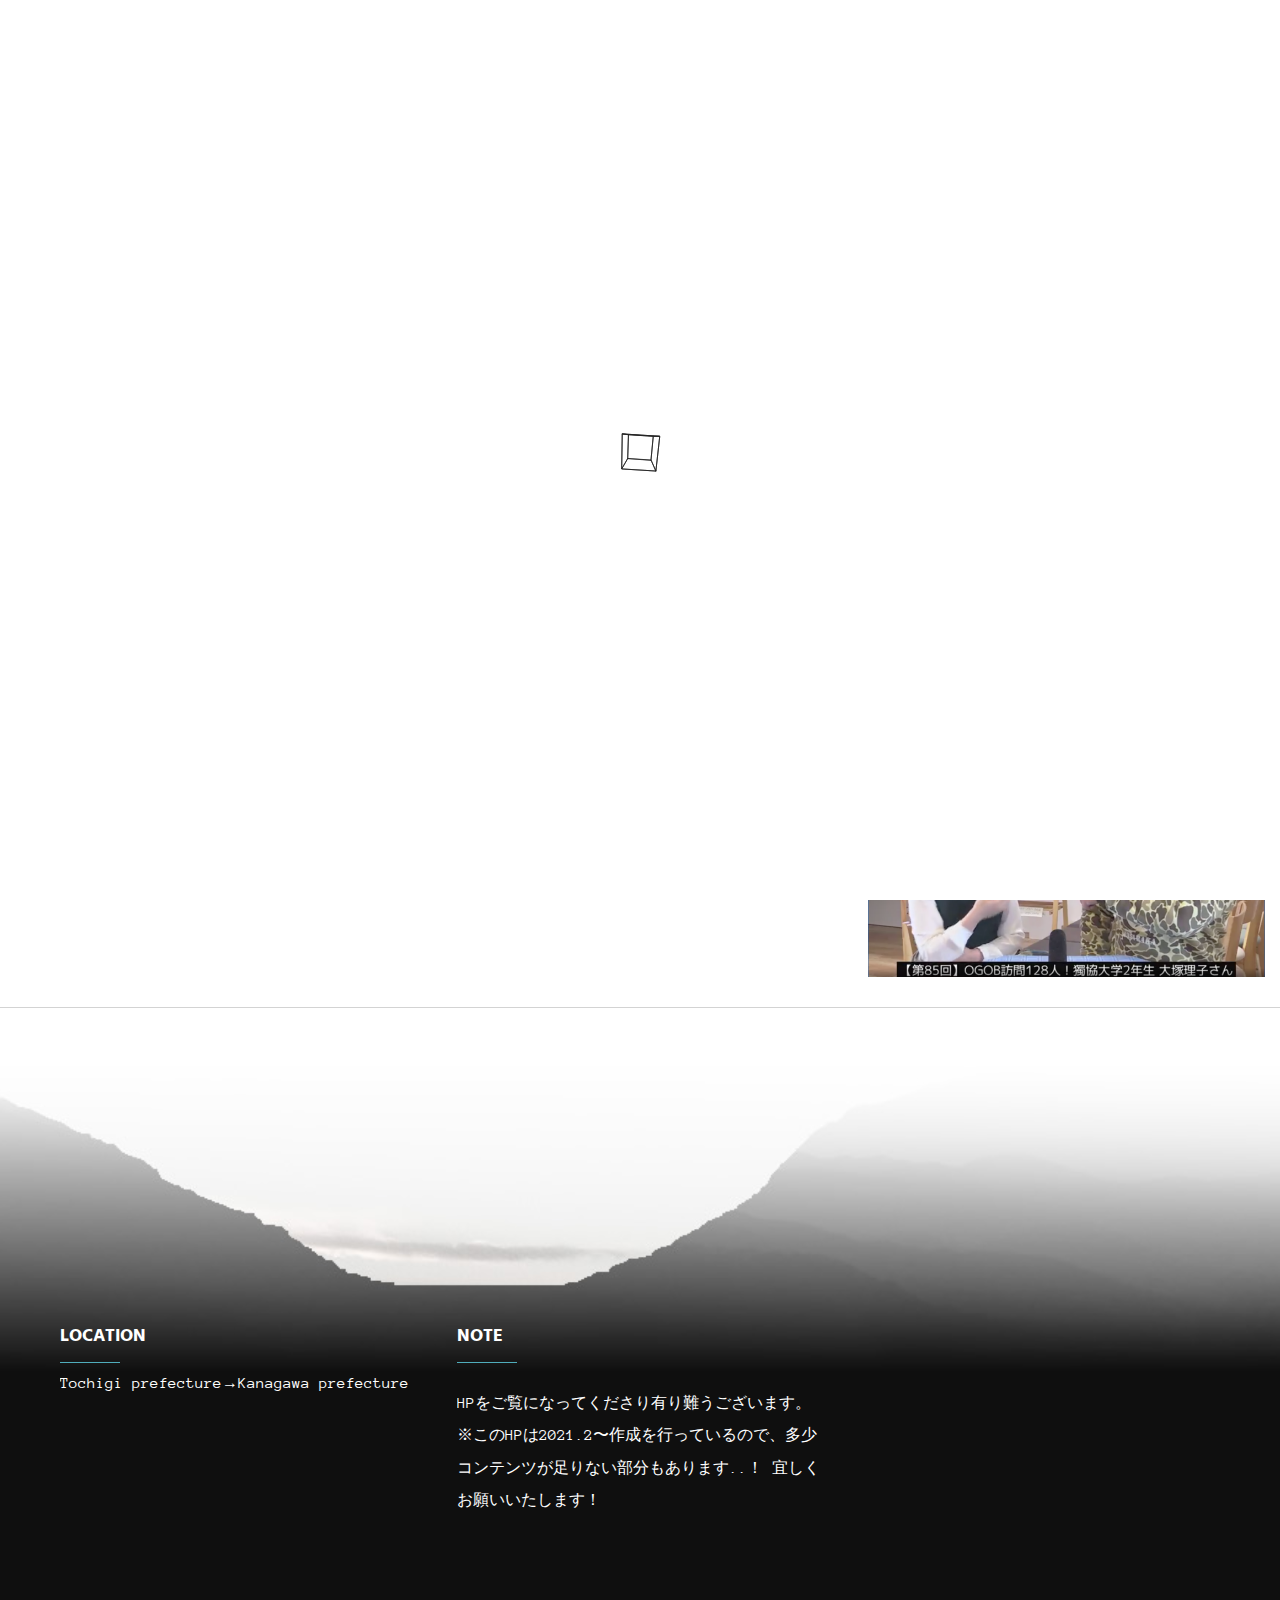
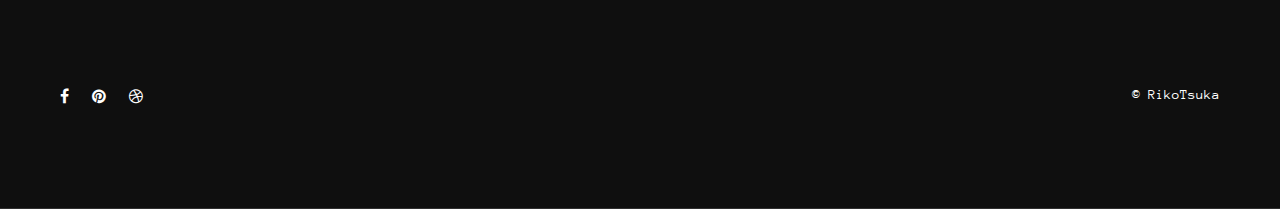
==== commit 6a532e0d: "修正" ====
--- a/index.html
+++ b/index.html
@@ -10,7 +10,7 @@
 
     <link rel="shortcut icon" href="assets/images/favicon/favicon.ico" type="image/x-icon" />
     <link rel="apple-touch-icon" href="assets/images/favicon/apple-touch-icon.png" />
- 
+
     <title>Mineem - by Distinctive Themes</title>
     <link href="assets/bootstrap/css/bootstrap.min.css" rel="stylesheet">
     <!--[if lt IE 9]>
@@ -147,8 +147,8 @@
                                 </li>
                                 <li><a class="btn btn-primary btn-transparent" href="#"
                                         data-filter=".photography">illust</a></li>
-                                <li><a class="btn btn-primary btn-transparent" href="#"
-                                        data-filter=".video">Video</a></li>
+                                <li><a class="btn btn-primary btn-transparent" href="#" data-filter=".video">Video</a>
+                                </li>
                             </ul>
                         </div>
                     </div>
@@ -170,10 +170,12 @@
                                                             <div class="hover-overlay smoothie text-center">
                                                                 <div class="vertical-align-top">
                                                                     <h4>shopify　LP</h4>
-                                                                    <span class="hover-overlay-cat">Design,Cording</span>
-                                                                </div>
-                                                            </div>
-                                                            <div　class="hover-caption dark-overlay smoothie text-center">
+                                                                    <span
+                                                                        class="hover-overlay-cat">Design,Cording</span>
+                                                                </div>
+                                                            </div>
+                                                            <div
+                                                                class="hover-caption dark-overlay smoothie text-center">
                                                                 <div class="vertical-align-bottom">
                                                                     <a href="shopify.html"
                                                                         class="btn btn-primary btn-green">Details</a>
@@ -235,13 +237,14 @@
                                                             <div class="hover-overlay smoothie text-center">
                                                                 <div class="vertical-align-top">
                                                                     <h4>（株）エヌエム・ヒューマテック様HP作成</h4>
-                                                                    <span class="hover-overlay-cat">direction,design,cording</span>
-                                                                </div>
-                                                            </div>
-                                                            <div
-                                                                class="hover-caption dark-overlay smoothie text-center">
-                                                                <div class="vertical-align-bottom">
-                                                                    <a href="single-portfolio.html"
+                                                                    <span
+                                                                        class="hover-overlay-cat">direction,design,cording</span>
+                                                                </div>
+                                                            </div>
+                                                            <div
+                                                                class="hover-caption dark-overlay smoothie text-center">
+                                                                <div class="vertical-align-bottom">
+                                                                    <a href="shopify.html"
                                                                         class="btn btn-primary btn-green">Details</a>
                                                                     <a href="assets/images/portfolio/folio-12.jpg"
                                                                         class="lb-link btn btn-primary btn-white">Zoom</a>
@@ -263,7 +266,7 @@
                                                             <div
                                                                 class="hover-caption dark-overlay smoothie text-center">
                                                                 <div class="vertical-align-bottom">
-                                                                    <a href="single-portfolio.html"
+                                                                    <a href="shopify.html"
                                                                         class="btn btn-primary btn-green">Details</a>
                                                                     <a href="assets/images/portfolio/folio-13.jpg"
                                                                         class="lb-link btn btn-primary btn-white">Zoom</a>
@@ -323,7 +326,7 @@
                             <h4 class="widget-title mb40">Note</h4>
                             <div class="content-wiget">
                                 <p class="mb40">HPをご覧になってくださり有り難うございます。※このHPは2021.2〜作成を行っているので、多少コンテンツが足りない部分もあります..！
-                                宜しくお願いいたします！
+                                    宜しくお願いいたします！
                                 </p>
                                 <!-- <form action="index.html">
                                     <div class="input-group">
--- a/style.css
+++ b/style.css
@@ -1686,7 +1686,13 @@
 .backstretched:hover .backstrech-controls a {
     opacity: 1;
 }
-
+.br::before {
+	content: "\A" ;
+	white-space: pre ;
+}
+.picture_shopify {
+    text-align: center;
+}
 /* PROGRESS BAR */
 .progress {
     height: 20px;
